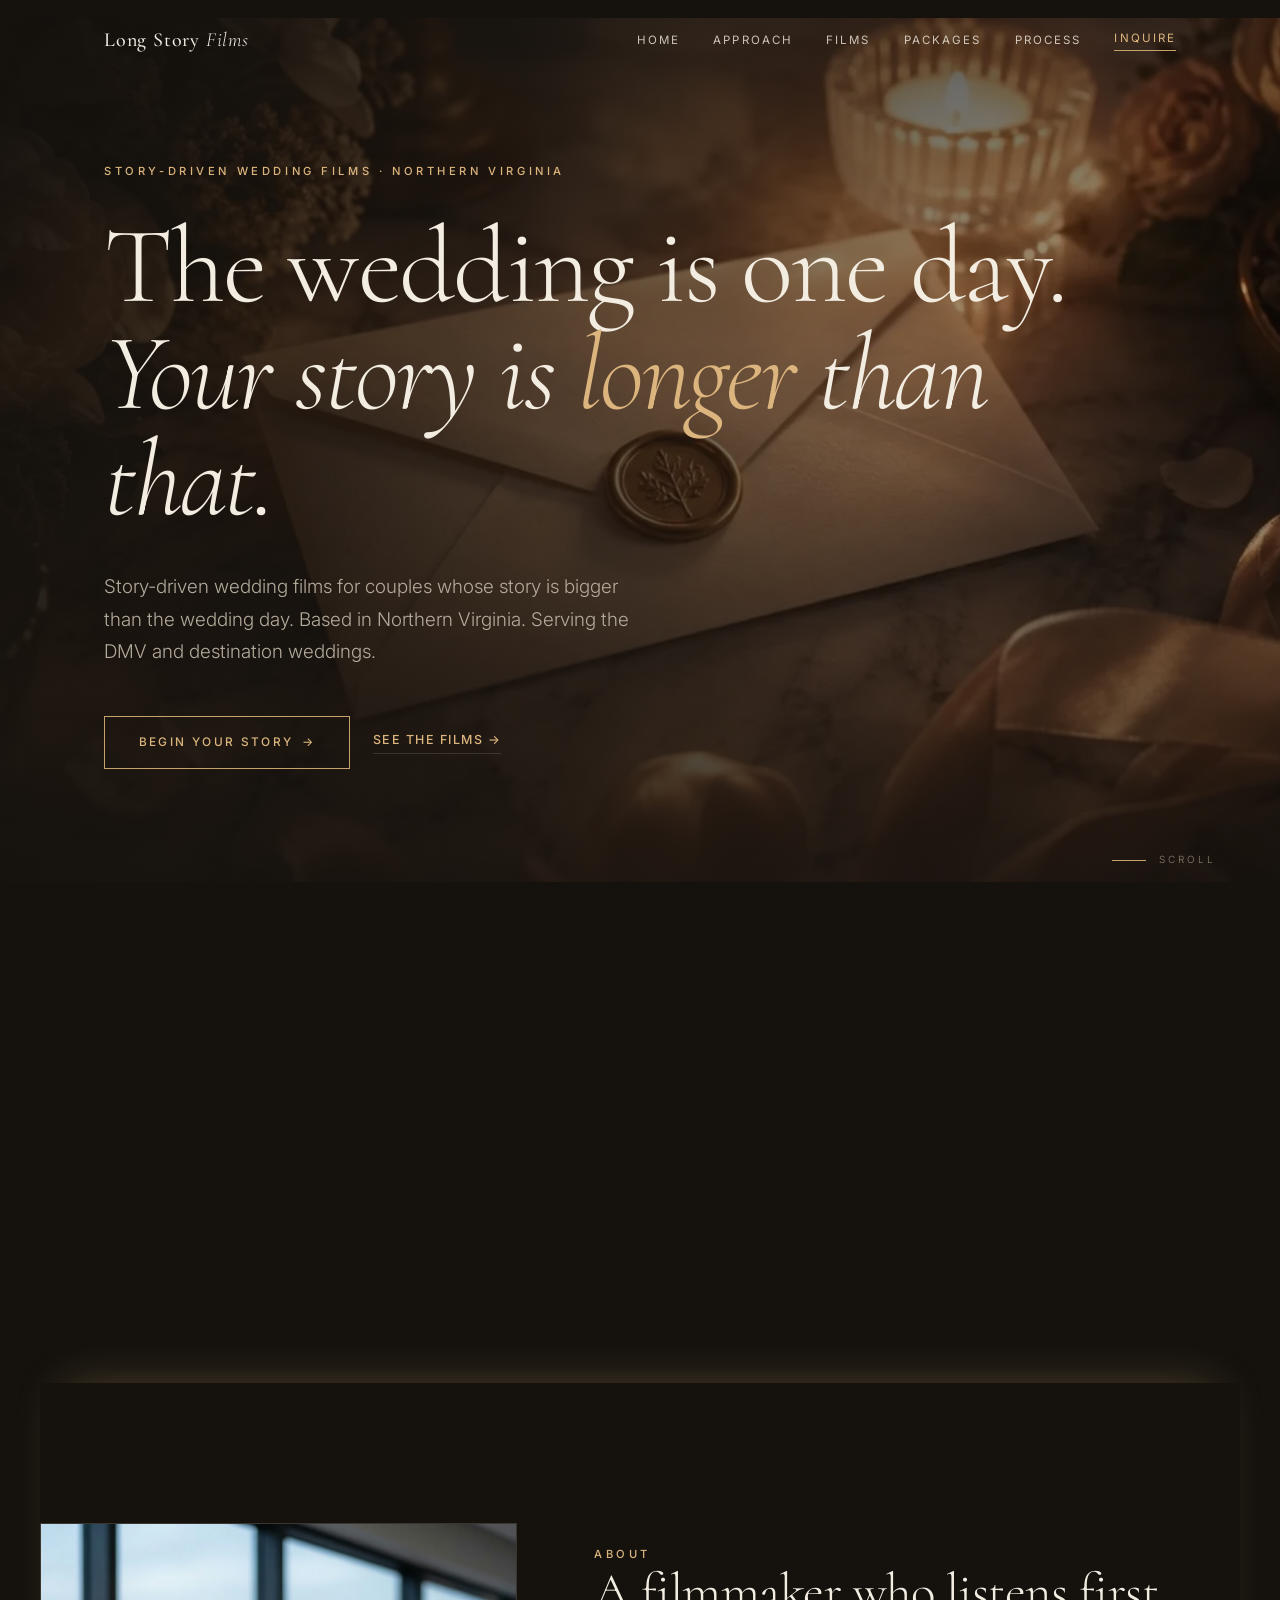
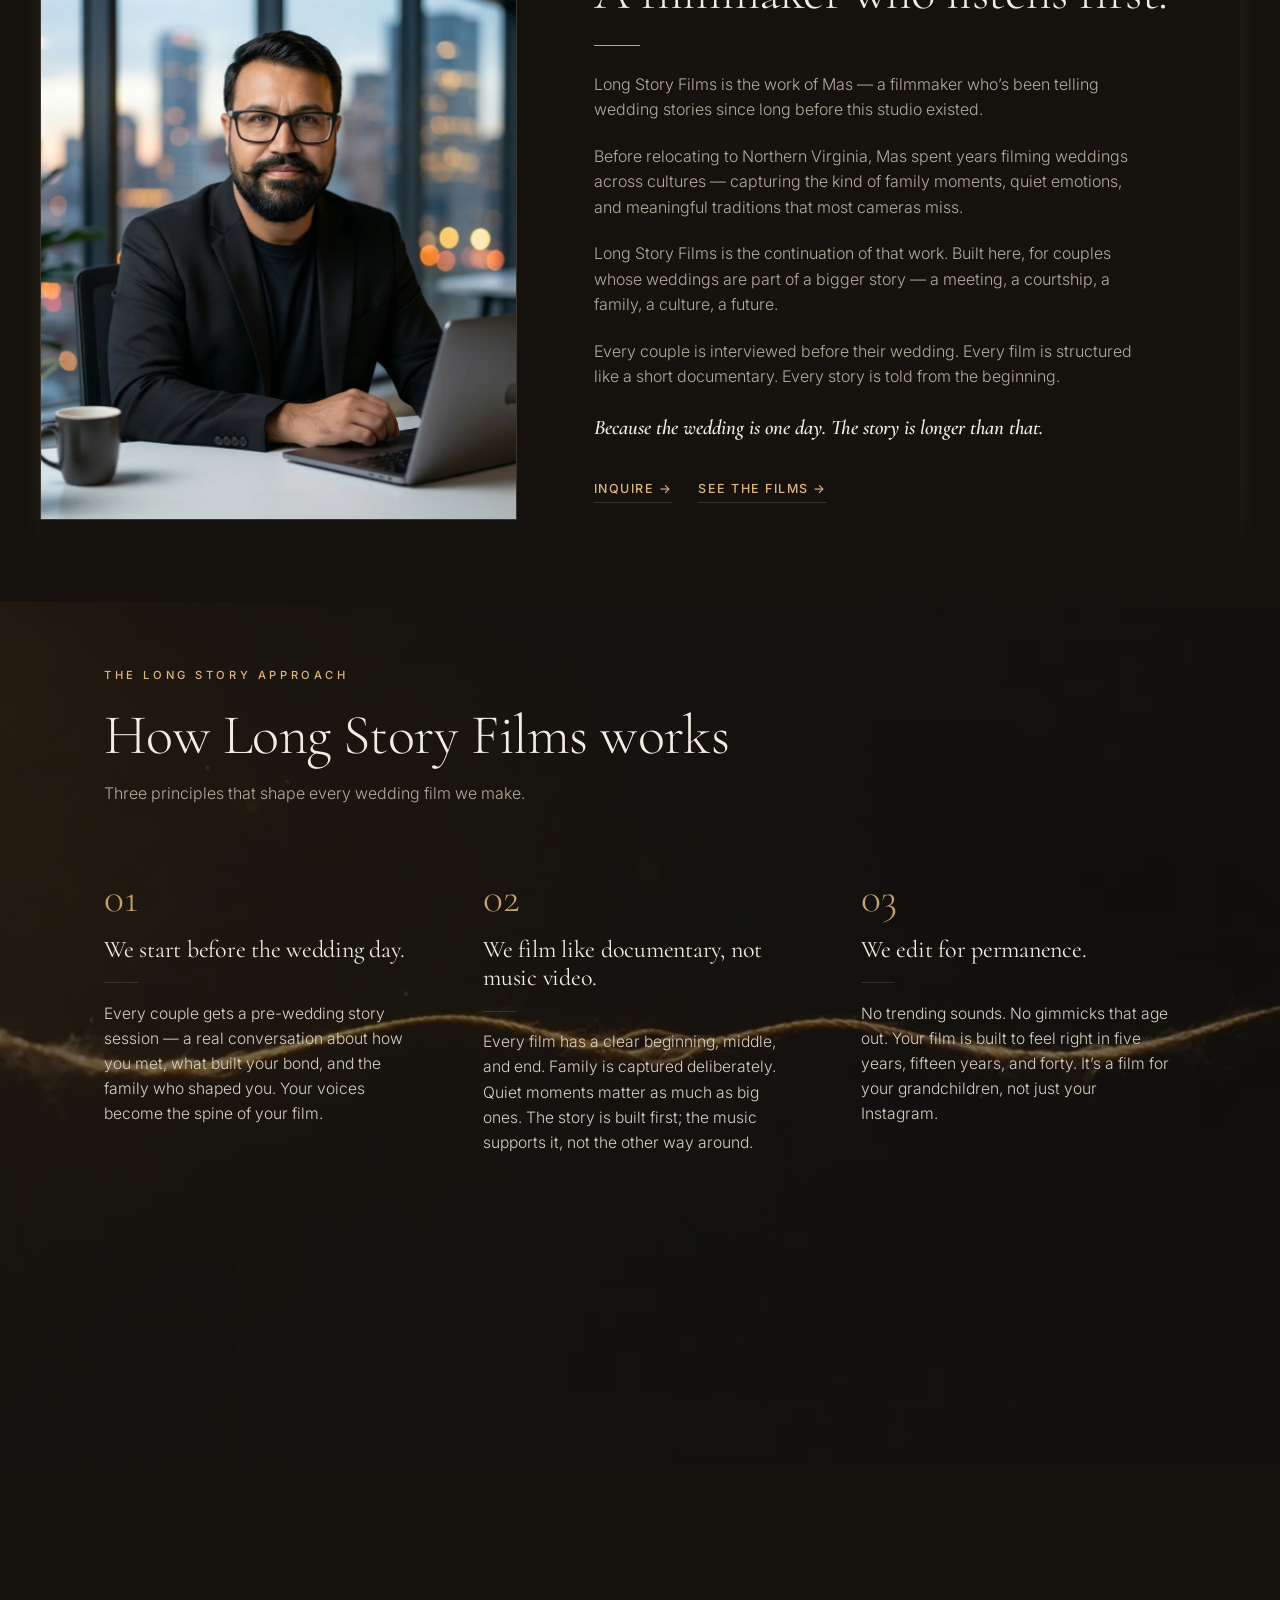
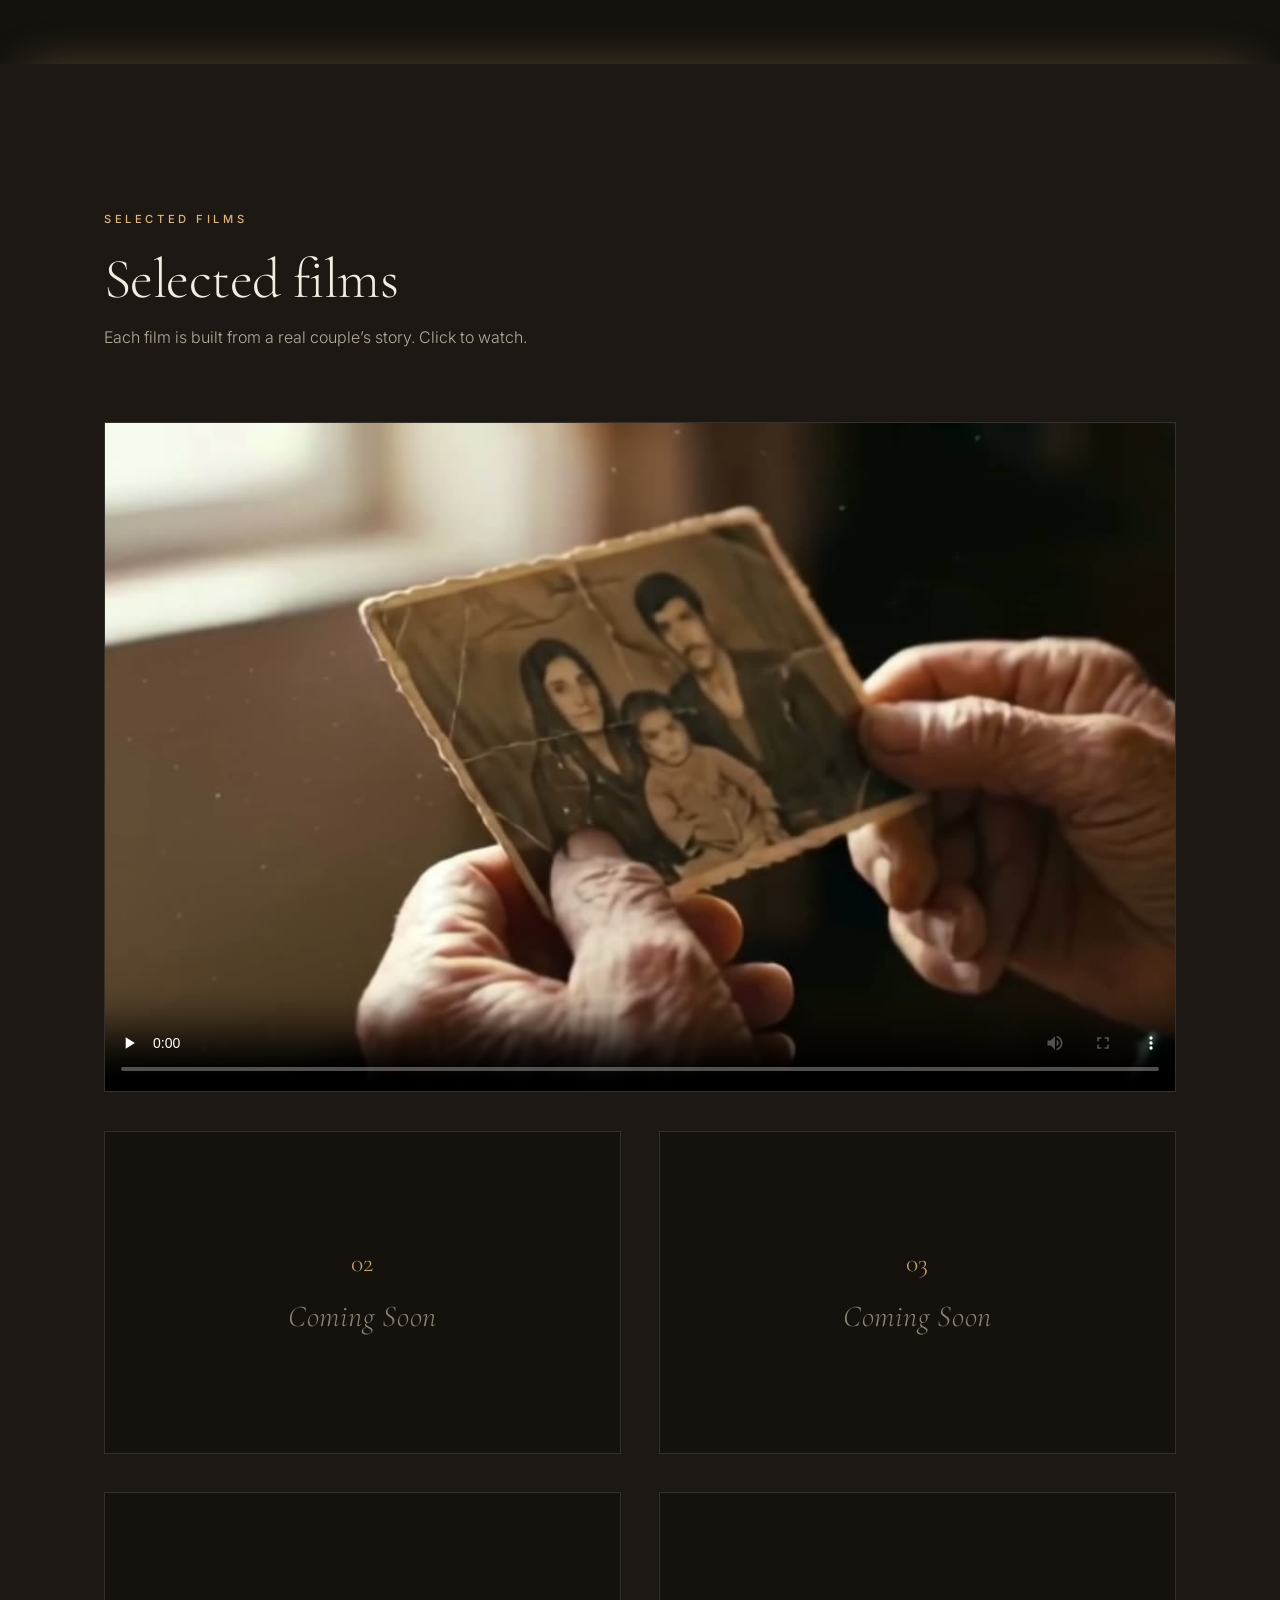
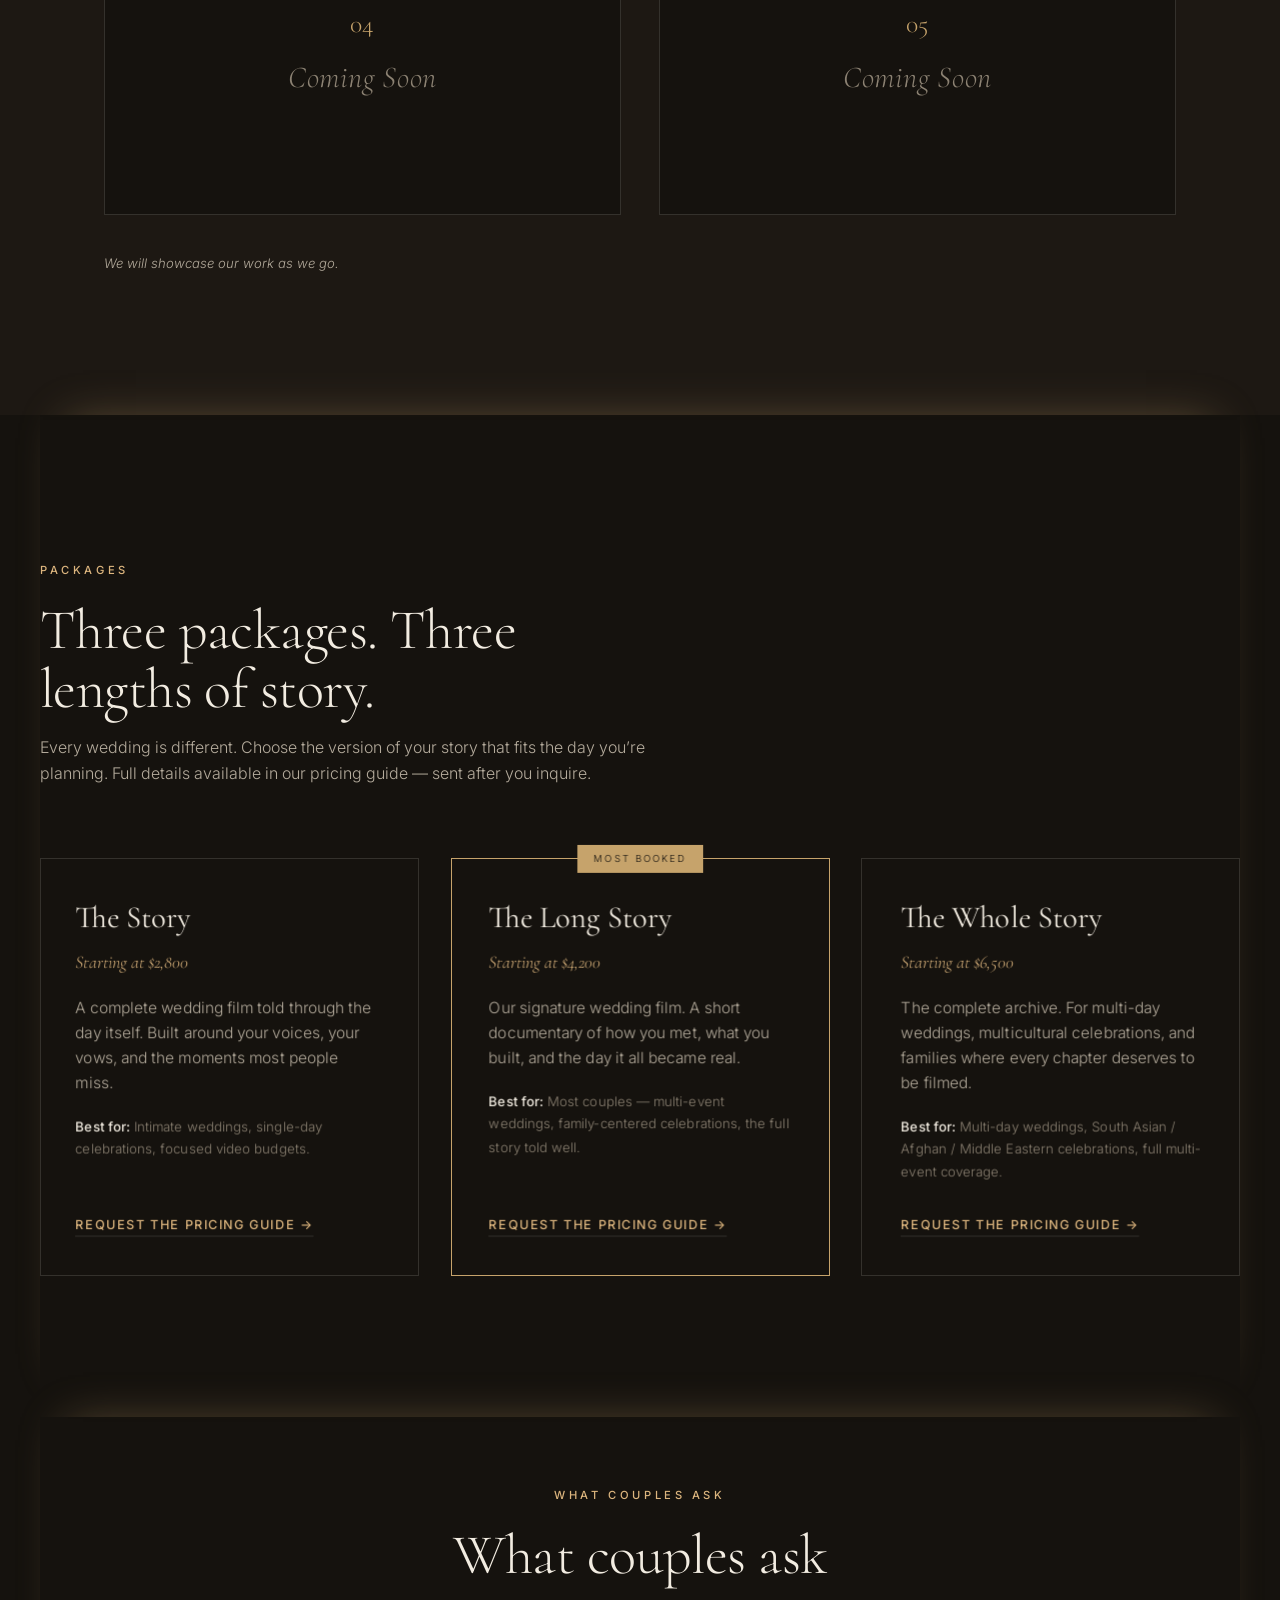
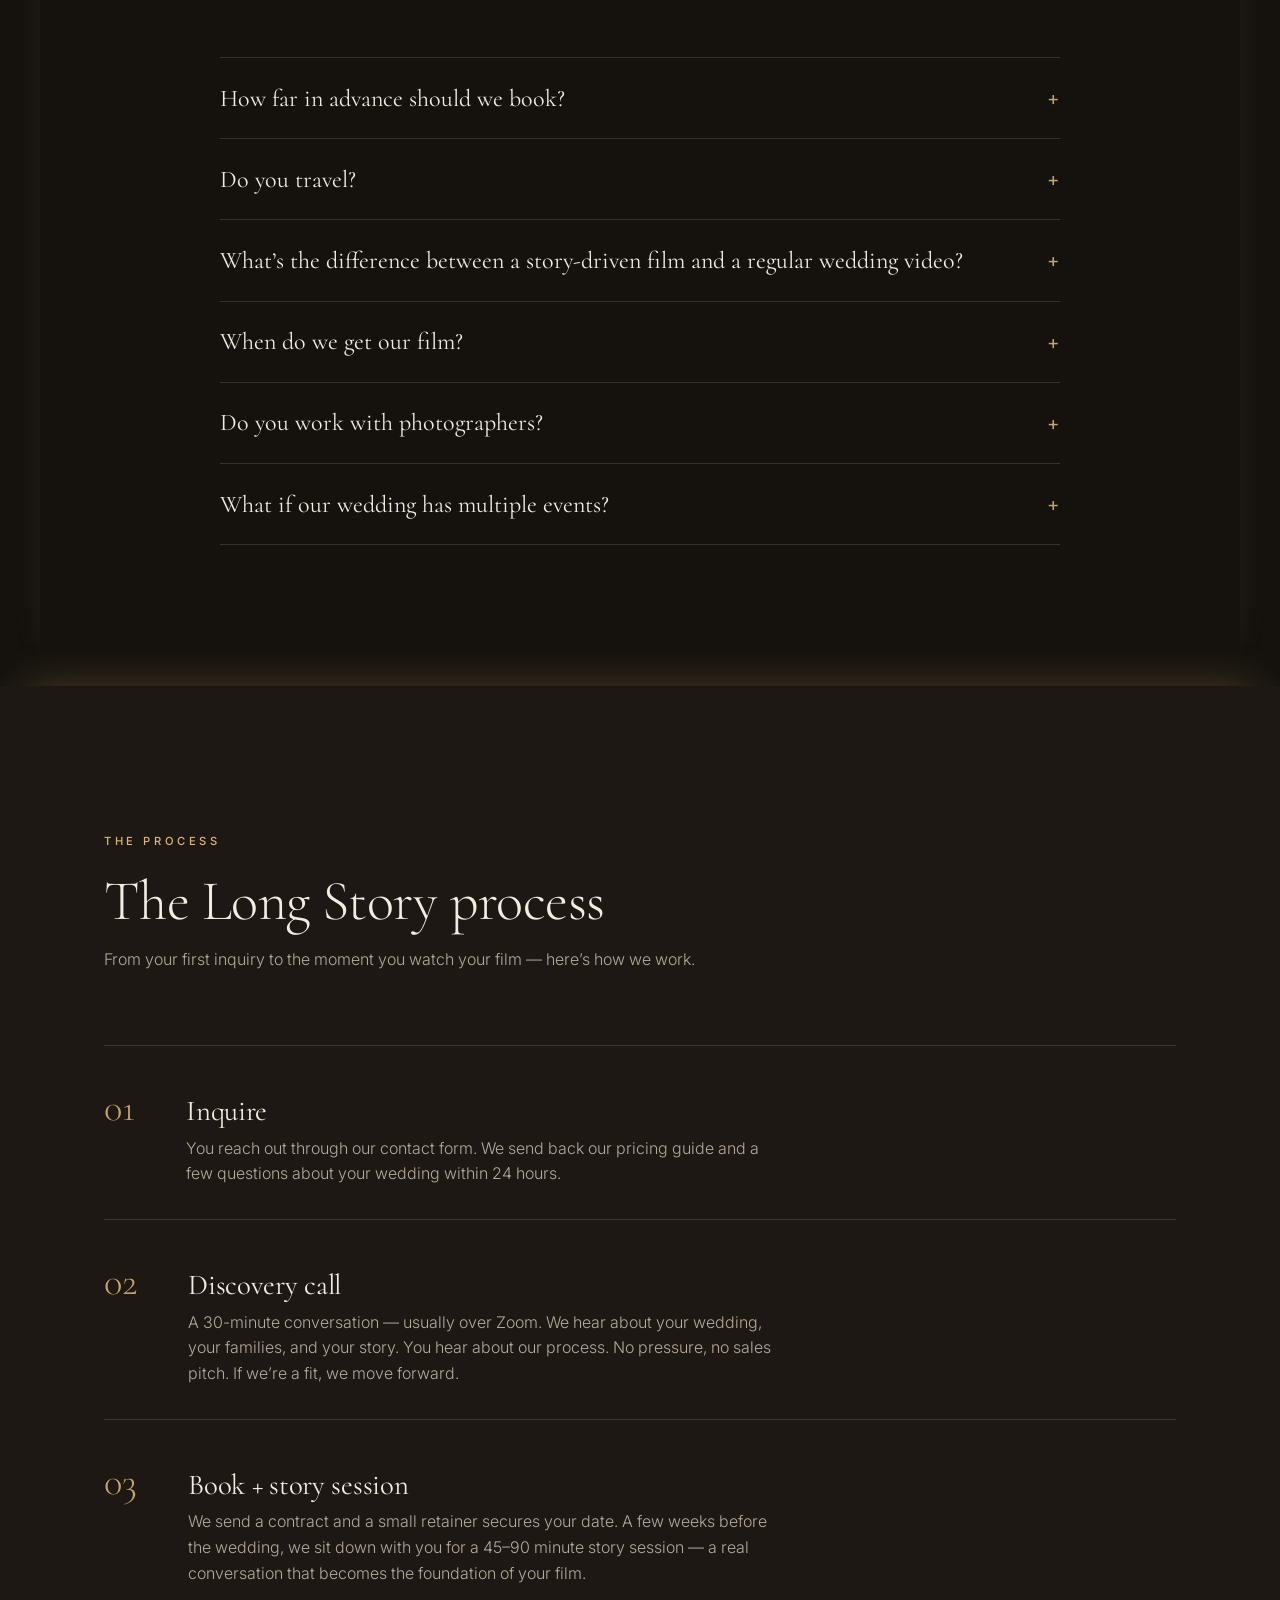
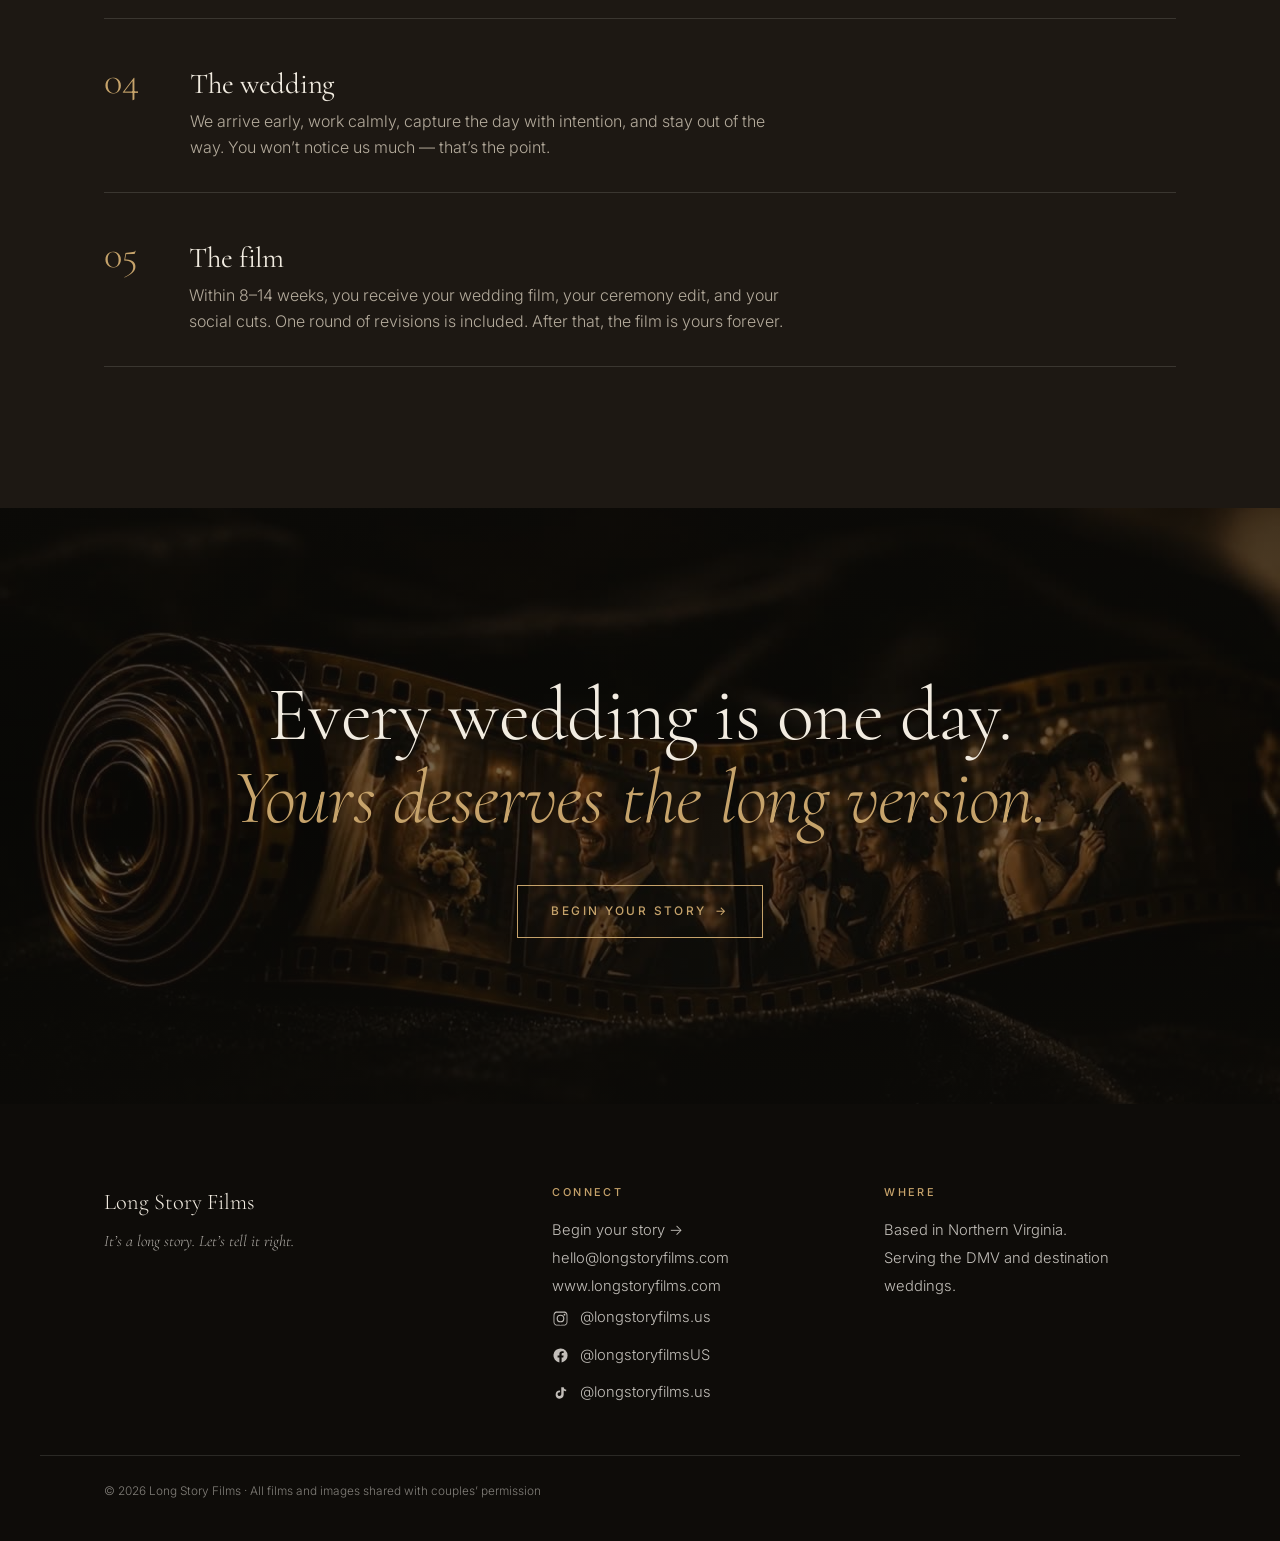
==== index.html @ b25f9605 "Initial commit - Long Story Films website Story-driven wedding videography one-pager (+ inquiry page" ====
<!DOCTYPE html>
<html lang="en">
<head>
<meta charset="UTF-8" />
<meta name="viewport" content="width=device-width, initial-scale=1.0" />
<title>Long Story Films — Story-Driven Wedding Films · Northern Virginia</title>
<meta name="description" content="Story-driven wedding films for couples whose story is bigger than the wedding day. Based in Northern Virginia, serving the DMV and destination weddings." />
<meta name="theme-color" content="#F5F1EA" />

<!-- Favicon — TODO: add /assets/favicon.png (and optionally .ico / apple-touch) -->
<link rel="icon" type="image/png" href="assets/favicon.png" />
<link rel="apple-touch-icon" href="assets/favicon.png" />

<!-- Open Graph — TODO: export /assets/og-image.jpg (1200×630) and set og:url to the live URL -->
<meta property="og:title" content="Long Story Films — Story-Driven Wedding Films" />
<meta property="og:description" content="The wedding is one day. Your story is longer than that." />
<meta property="og:type" content="website" />
<meta property="og:image" content="assets/og-image.jpg" />
<!-- <meta property="og:url" content="https://longstoryfilms.com/" /> -->

<!-- Twitter Card — TODO: same og-image -->
<meta name="twitter:card" content="summary_large_image" />
<meta name="twitter:title" content="Long Story Films — Story-Driven Wedding Films" />
<meta name="twitter:description" content="The wedding is one day. Your story is longer than that." />
<meta name="twitter:image" content="assets/og-image.jpg" />

<!-- Locked two-font system: Cormorant (serif display) + Inter (sans body) -->
<link rel="preconnect" href="https://fonts.googleapis.com" />
<link rel="preconnect" href="https://fonts.gstatic.com" crossorigin />
<link href="https://fonts.googleapis.com/css2?family=Cormorant:ital,wght@0,300;0,400;0,500;0,600;1,300;1,400;1,500&family=Inter:wght@300;400;500;600&display=swap" rel="stylesheet" />

<link rel="stylesheet" href="css/style.css" />
</head>
<body>

<!-- ===================== HEADER ===================== -->
<header class="site-header" id="header">
  <div class="container header-inner">
    <a href="#top" class="logo">Long Story <span class="light">Films</span></a>
    <button class="menu-toggle" id="menuToggle" aria-label="Menu" aria-expanded="false">Menu</button>
    <nav class="nav" id="nav" aria-label="Primary">
      <a href="#top">Home</a>
      <a href="#approach">Approach</a>
      <a href="#films">Films</a>
      <a href="#packages">Packages</a>
      <a href="#process">Process</a>
      <a href="inquire.html" class="nav-cta">Inquire</a>
    </nav>
  </div>
</header>

<main id="main">

<!-- ===== FILM STAGE: hero + tagline over the full-bleed, scroll-scrubbed invitation film ===== -->
<div class="film-stage vsec" id="filmStage">
  <!-- 242 frames in /frames are rendered to this pinned, full-viewport canvas
       by js/app.js and advance as you scroll through the hero AND tagline. -->
  <div class="vsec-bg">
    <div class="vsec-sticky">
      <canvas class="vsec-canvas" id="heroCanvas" aria-hidden="true"></canvas>
      <div class="vsec-overlay stage-overlay" aria-hidden="true"></div>
    </div>
  </div>

  <section class="hero vsec-content" id="top">
    <div class="container">
      <div class="hero-inner">
        <span class="eyebrow">Story-Driven Wedding Films · Northern Virginia</span>
        <h1>
          <span class="ln">The wedding is one day.</span>
          <span class="ln second">Your story is <em>longer</em> than that.</span>
        </h1>
        <p class="hero-sub">Story-driven wedding films for couples whose story is bigger than the wedding day. Based in Northern Virginia. Serving the DMV and destination weddings.</p>
        <div class="hero-cta">
          <a href="inquire.html" class="btn btn-gold">Begin Your Story <span class="arrow">→</span></a>
          <a href="#films" class="link-arrow">See the films →</a>
        </div>
      </div>
    </div>
    <div class="scroll-cue"><span class="stem"></span> Scroll</div>
  </section>

  <section class="tagline-band vsec-content scroll-inout">
    <div class="container">
      <div class="ribbon" aria-hidden="true">
        <svg class="ribbon-svg" viewBox="0 0 260 70" role="presentation">
          <defs>
            <linearGradient id="rgGold" x1="0" y1="0" x2="0" y2="1">
              <stop offset="0" stop-color="#E4C892" />
              <stop offset="0.5" stop-color="#C6A36B" />
              <stop offset="1" stop-color="#7d6536" />
            </linearGradient>
            <clipPath id="rgClip"><rect x="34" y="22" width="192" height="26" rx="2" /></clipPath>
          </defs>
          <path d="M44 24 L8 35 L44 46 L37 35 Z" fill="#7d6536" />
          <path d="M216 24 L252 35 L216 46 L223 35 Z" fill="#7d6536" />
          <rect x="34" y="22" width="192" height="26" rx="2" fill="url(#rgGold)" />
          <rect x="120" y="17" width="20" height="36" rx="2" fill="#9a7d49" />
          <g clip-path="url(#rgClip)">
            <rect class="sheen" x="34" y="22" width="42" height="26" fill="rgba(255,246,226,0.8)" />
          </g>
        </svg>
      </div>
      <p><span class="lead">It’s a long story.</span> Let’s tell it right.</p>
    </div>
  </section>
</div>

<!-- ===================== ABOUT ===================== -->
<section class="section container" id="about">
  <div class="about-grid">
    <div class="portrait-slot reveal">
      <img src="assets/mas.jpg" alt="Mas, founder and filmmaker" />
    </div>
    <div class="about-copy reveal">
      <span class="eyebrow">About</span>
      <h2>A filmmaker who listens first.</h2>
      <div class="rule"></div>
      <p>Long Story Films is the work of Mas — a filmmaker who’s been telling wedding stories since long before this studio existed.</p>
      <p>Before relocating to Northern Virginia, Mas spent years filming weddings across cultures — capturing the kind of family moments, quiet emotions, and meaningful traditions that most cameras miss.</p>
      <p>Long Story Films is the continuation of that work. Built here, for couples whose weddings are part of a bigger story — a meeting, a courtship, a family, a culture, a future.</p>
      <p>Every couple is interviewed before their wedding. Every film is structured like a short documentary. Every story is told from the beginning.</p>
      <p class="close" style="font-weight:600;">Because the wedding is one day. The story is longer than that.</p>
      <div class="about-cta">
        <a href="inquire.html" class="link-arrow">Inquire →</a>
        <a href="#films" class="link-arrow">See the films →</a>
      </div>
    </div>
  </div>
</section>

<!-- ===================== APPROACH (strip.mp4 scrubbed behind) ===================== -->
<section class="section approach vsec" id="approach">
  <div class="vsec-bg">
    <div class="vsec-sticky">
      <canvas class="vsec-canvas" id="stripCanvas" aria-hidden="true"></canvas>
      <div class="vsec-overlay approach-overlay" aria-hidden="true"></div>
    </div>
  </div>
  <div class="container vsec-content">
  <div class="section-head reveal">
    <span class="eyebrow">The Long Story Approach</span>
    <h2>How Long Story Films works</h2>
    <p>Three principles that shape every wedding film we make.</p>
  </div>
  <div class="principles stagger">
    <div class="principle">
      <div class="num">01</div>
      <h3>We start before the wedding day.</h3>
      <div class="pdivider"></div>
      <p>Every couple gets a pre-wedding story session — a real conversation about how you met, what built your bond, and the family who shaped you. Your voices become the spine of your film.</p>
    </div>
    <div class="principle">
      <div class="num">02</div>
      <h3>We film like documentary, not music video.</h3>
      <div class="pdivider"></div>
      <p>Every film has a clear beginning, middle, and end. Family is captured deliberately. Quiet moments matter as much as big ones. The story is built first; the music supports it, not the other way around.</p>
    </div>
    <div class="principle">
      <div class="num">03</div>
      <h3>We edit for permanence.</h3>
      <div class="pdivider"></div>
      <p>No trending sounds. No gimmicks that age out. Your film is built to feel right in five years, fifteen years, and forty. It’s a film for your grandchildren, not just your Instagram.</p>
    </div>
  </div>
  </div>
</section>

<!-- ===================== FILMS ===================== -->
<section class="section films" id="films">
  <div class="container">
    <div class="section-head reveal">
      <span class="eyebrow">Selected Films</span>
      <h2>Selected films</h2>
      <p>Each film is built from a real couple’s story. Click to watch.</p>
    </div>
    <div class="film-grid stagger">
      <div class="film wide has-video">
        <video class="film-video" controls preload="none" poster="assets/vision-poster.jpg">
          <source src="assets/vision-sample.mp4" type="video/mp4" />
        </video>
      </div>
      <div class="film"><div class="fnum">02</div><div class="soon">Coming Soon</div></div>
      <div class="film"><div class="fnum">03</div><div class="soon">Coming Soon</div></div>
      <div class="film"><div class="fnum">04</div><div class="soon">Coming Soon</div></div>
      <div class="film"><div class="fnum">05</div><div class="soon">Coming Soon</div></div>
    </div>
    <p class="footnote reveal">We will showcase our work as we go.</p>
  </div>
</section>

<!-- ===================== PACKAGES ===================== -->
<section class="section container" id="packages">
  <div class="section-head reveal">
    <span class="eyebrow">Packages</span>
    <h2>Three packages. Three lengths of story.</h2>
    <p>Every wedding is different. Choose the version of your story that fits the day you’re planning. Full details available in our pricing guide — sent after you inquire.</p>
  </div>
  <div class="packages-grid stagger">
    <div class="pkg">
      <div class="pkg-name">The Story</div>
      <div class="pkg-price">Starting at $2,800</div>
      <p class="pkg-desc">A complete wedding film told through the day itself. Built around your voices, your vows, and the moments most people miss.</p>
      <p class="pkg-best"><strong>Best for:</strong> Intimate weddings, single-day celebrations, focused video budgets.</p>
      <div class="pkg-foot"><a href="inquire.html" class="link-arrow">Request the pricing guide →</a></div>
    </div>
    <div class="pkg featured">
      <div class="pkg-name">The Long Story</div>
      <div class="pkg-price">Starting at $4,200</div>
      <p class="pkg-desc">Our signature wedding film. A short documentary of how you met, what you built, and the day it all became real.</p>
      <p class="pkg-best"><strong>Best for:</strong> Most couples — multi-event weddings, family-centered celebrations, the full story told well.</p>
      <div class="pkg-foot"><a href="inquire.html" class="link-arrow">Request the pricing guide →</a></div>
    </div>
    <div class="pkg">
      <div class="pkg-name">The Whole Story</div>
      <div class="pkg-price">Starting at $6,500</div>
      <p class="pkg-desc">The complete archive. For multi-day weddings, multicultural celebrations, and families where every chapter deserves to be filmed.</p>
      <p class="pkg-best"><strong>Best for:</strong> Multi-day weddings, South Asian / Afghan / Middle Eastern celebrations, full multi-event coverage.</p>
      <div class="pkg-foot"><a href="inquire.html" class="link-arrow">Request the pricing guide →</a></div>
    </div>
  </div>
</section>

<!-- ===================== FAQ ===================== -->
<section class="section container tight-top" id="faq">
  <div class="section-head reveal center" style="margin-left:auto;margin-right:auto;">
    <span class="eyebrow">What Couples Ask</span>
    <h2>What couples ask</h2>
  </div>
  <div class="faq-list reveal">
    <div class="faq">
      <button class="faq-q">How far in advance should we book?<span class="sign">+</span></button>
      <div class="faq-a"><p>Most couples reach out 8–14 months before their wedding date, especially for peak season (May–October). We take on a limited number of weddings each season to give every story the time it deserves — earlier is always better.</p></div>
    </div>
    <div class="faq">
      <button class="faq-q">Do you travel?<span class="sign">+</span></button>
      <div class="faq-a"><p>Yes. We’re based in Northern Virginia and serve the full DMV — Northern Virginia, DC, and Maryland — as well as destination weddings across the US and internationally. Travel beyond 60 miles from our base is billed at cost.</p></div>
    </div>
    <div class="faq">
      <button class="faq-q">What’s the difference between a story-driven film and a regular wedding video?<span class="sign">+</span></button>
      <div class="faq-a"><p>A regular wedding video documents what happened on the wedding day. A story-driven wedding film tells why the wedding day matters — how you met, what built your bond, the family and culture you come from, and how the wedding day becomes part of that larger story. We interview every couple before the wedding so your voices and your story carry the film.</p></div>
    </div>
    <div class="faq">
      <button class="faq-q">When do we get our film?<span class="sign">+</span></button>
      <div class="faq-a"><p>Standard delivery is 8 to 14 weeks after the wedding, depending on your package — 8–10 weeks for The Story, 10–12 weeks for The Long Story, and 12–14 weeks for The Whole Story. Rush delivery (4–6 weeks) is available as an add-on. We never publish a film without your approval first.</p></div>
    </div>
    <div class="faq">
      <button class="faq-q">Do you work with photographers?<span class="sign">+</span></button>
      <div class="faq-a"><p>Always. Photographers are the first visual vendor; we work with your photographer, never against them. If you haven’t booked a photographer yet, we’re happy to recommend ones we love working with in the DMV.</p></div>
    </div>
    <div class="faq">
      <button class="faq-q">What if our wedding has multiple events?<span class="sign">+</span></button>
      <div class="faq-a"><p>Multi-event weddings — engagement nights, mehndi/henna, nikkah, ceremony, and reception — are some of our favorite projects to film. The Whole Story package is specifically built for multi-day celebrations. We’re especially experienced with South Asian, Afghan, Persian, Arab, and multicultural weddings.</p></div>
    </div>
  </div>
</section>

<!-- ===================== PROCESS ===================== -->
<section class="section process" id="process">
  <div class="container">
    <div class="section-head reveal">
      <span class="eyebrow">The Process</span>
      <h2>The Long Story process</h2>
      <p>From your first inquiry to the moment you watch your film — here’s how we work.</p>
    </div>
    <div class="steps reveal">
      <div class="step"><div class="snum">01</div><div><h3>Inquire</h3><p>You reach out through our contact form. We send back our pricing guide and a few questions about your wedding within 24 hours.</p></div></div>
      <div class="step"><div class="snum">02</div><div><h3>Discovery call</h3><p>A 30-minute conversation — usually over Zoom. We hear about your wedding, your families, and your story. You hear about our process. No pressure, no sales pitch. If we’re a fit, we move forward.</p></div></div>
      <div class="step"><div class="snum">03</div><div><h3>Book + story session</h3><p>We send a contract and a small retainer secures your date. A few weeks before the wedding, we sit down with you for a 45–90 minute story session — a real conversation that becomes the foundation of your film.</p></div></div>
      <div class="step"><div class="snum">04</div><div><h3>The wedding</h3><p>We arrive early, work calmly, capture the day with intention, and stay out of the way. You won’t notice us much — that’s the point.</p></div></div>
      <div class="step"><div class="snum">05</div><div><h3>The film</h3><p>Within 8–14 weeks, you receive your wedding film, your ceremony edit, and your social cuts. One round of revisions is included. After that, the film is yours forever.</p></div></div>
    </div>
  </div>
</section>

<!-- ============ FINAL INVITATION (reel.mp4 looping behind) ============ -->
<section class="invitation vsec-loop">
  <div class="vsec-bg">
    <video class="vsec-video" id="reelVideo" autoplay muted loop playsinline preload="metadata"
           poster="assets/reel-poster.jpg" aria-hidden="true">
      <source src="assets/reel.mp4" type="video/mp4" />
    </video>
    <div class="vsec-overlay invitation-overlay" aria-hidden="true"></div>
  </div>
  <div class="container vsec-content">
    <h2>Every wedding is one day.<br /><span class="italic">Yours deserves the long version.</span></h2>
    <a href="inquire.html" class="btn">Begin Your Story <span class="arrow">→</span></a>
  </div>
</section>

</main>

<!-- ===================== FOOTER ===================== -->
<footer class="footer">
  <div class="container footer-grid">
    <div>
      <div class="f-brand">Long Story Films</div>
      <div class="f-tag">It’s a long story. Let’s tell it right.</div>
    </div>
    <div>
      <h4>Connect</h4>
      <p><a href="inquire.html">Begin your story →</a></p>
      <p><a href="mailto:hello@longstoryfilms.com">hello@longstoryfilms.com</a></p>
      <p><a href="https://www.longstoryfilms.com" target="_blank" rel="noopener">www.longstoryfilms.com</a></p>
      <div class="socials">
        <a href="https://instagram.com/longstoryfilms.us" target="_blank" rel="noopener" aria-label="Instagram">
          <svg class="social-ico" viewBox="0 0 24 24" aria-hidden="true"><path d="M12 2.16c3.2 0 3.58.01 4.85.07 1.17.05 1.8.25 2.23.41.56.22.96.48 1.38.9.42.42.68.82.9 1.38.16.43.36 1.06.41 2.23.06 1.27.07 1.65.07 4.85s-.01 3.58-.07 4.85c-.05 1.17-.25 1.8-.41 2.23a3.7 3.7 0 0 1-.9 1.38 3.7 3.7 0 0 1-1.38.9c-.43.16-1.06.36-2.23.41-1.27.06-1.65.07-4.85.07s-3.58-.01-4.85-.07c-1.17-.05-1.8-.25-2.23-.41a3.7 3.7 0 0 1-1.38-.9 3.7 3.7 0 0 1-.9-1.38c-.16-.43-.36-1.06-.41-2.23-.06-1.27-.07-1.65-.07-4.85s.01-3.58.07-4.85c.05-1.17.25-1.8.41-2.23.22-.56.48-.96.9-1.38.42-.42.82-.68 1.38-.9.43-.16 1.06-.36 2.23-.41C8.42 2.17 8.8 2.16 12 2.16zm0 1.62c-3.15 0-3.52.01-4.76.07-.9.04-1.39.2-1.71.32-.43.17-.74.37-1.06.69-.32.32-.52.63-.69 1.06-.12.32-.28.81-.32 1.71-.06 1.24-.07 1.61-.07 4.76s.01 3.52.07 4.76c.04.9.2 1.39.32 1.71.17.43.37.74.69 1.06.32.32.63.52 1.06.69.32.12.81.28 1.71.32 1.24.06 1.61.07 4.76.07s3.52-.01 4.76-.07c.9-.04 1.39-.2 1.71-.32.43-.17.74-.37 1.06-.69.32-.32.52-.63.69-1.06.12-.32.28-.81.32-1.71.06-1.24.07-1.61.07-4.76s-.01-3.52-.07-4.76c-.04-.9-.2-1.39-.32-1.71a2.85 2.85 0 0 0-.69-1.06 2.85 2.85 0 0 0-1.06-.69c-.32-.12-.81-.28-1.71-.32-1.24-.06-1.61-.07-4.76-.07zm0 2.76a5.46 5.46 0 1 1 0 10.92 5.46 5.46 0 0 1 0-10.92zm0 1.62a3.84 3.84 0 1 0 0 7.68 3.84 3.84 0 0 0 0-7.68zm5.65-2.91a1.28 1.28 0 1 1 0 2.56 1.28 1.28 0 0 1 0-2.56z"/></svg>
          @longstoryfilms.us
        </a>
        <a href="https://facebook.com/longstoryfilmsUS" target="_blank" rel="noopener" aria-label="Facebook">
          <svg class="social-ico" viewBox="0 0 24 24" aria-hidden="true"><path d="M22 12a10 10 0 1 0-11.56 9.88v-6.99H7.9V12h2.54V9.8c0-2.5 1.49-3.89 3.78-3.89 1.09 0 2.24.2 2.24.2v2.46h-1.26c-1.24 0-1.63.77-1.63 1.56V12h2.78l-.44 2.89h-2.34v6.99A10 10 0 0 0 22 12z"/></svg>
          @longstoryfilmsUS
        </a>
        <a href="https://www.tiktok.com/@longstoryfilms.us" target="_blank" rel="noopener" aria-label="TikTok">
          <svg class="social-ico" viewBox="0 0 24 24" aria-hidden="true"><path d="M16.5 3c.3 2.1 1.5 3.4 3.5 3.5v2.4c-1.2.1-2.3-.3-3.5-1v5.6c0 3.4-2.5 5.9-5.7 5.9A5.6 5.6 0 0 1 5.2 13c.1-2.9 2.4-5.3 5.3-5.3.3 0 .6 0 .9.1v2.6c-.3-.1-.6-.2-.9-.2-1.5 0-2.7 1.3-2.6 2.8 0 1.5 1.2 2.6 2.6 2.6 1.5 0 2.6-1.2 2.6-2.8V3h3.4z"/></svg>
          @longstoryfilms.us
        </a>
      </div>
    </div>
    <div>
      <h4>Where</h4>
      <p>Based in Northern Virginia.<br />Serving the DMV and destination weddings.</p>
    </div>
  </div>
  <div class="container footer-bottom">
    © 2026 Long Story Films · All films and images shared with couples’ permission
  </div>
</footer>

<script src="js/app.js" defer></script>
</body>
</html>
---- css/style.css ----
/* ============================================================
   Long Story Films — warm bone + charcoal editorial identity
   Locked palette · two-font system · restraint over ornament
   ============================================================ */
:root{
  --bone:#F5F1EA;          /* warm off-white page background */
  --bone-deep:#EDE7DB;     /* alternate section background */
  --charcoal:#1A1A1A;      /* primary text */
  --charcoal-soft:#262320; /* dark footer / inverted band */
  --ink-muted:#6E665A;     /* warm grey for body / secondary */
  --ink-faint:#9A9082;     /* labels, fine print */
  --accent:#A8895B;        /* warm gold — single accent. Swap to #6B2C2C for oxblood */
  --accent-deep:#8E713F;
  --line:rgba(26,26,26,0.14);
  --line-soft:rgba(26,26,26,0.08);
  --serif:'Cormorant', Georgia, 'Times New Roman', serif;
  --sans:'Inter', system-ui, -apple-system, sans-serif;
  --ease:cubic-bezier(0.22,1,0.36,1);
  --maxw:1200px;
  --gut:clamp(1.4rem,5vw,5rem);
}

*{margin:0;padding:0;box-sizing:border-box;}
html{scroll-behavior:smooth;scroll-padding-top:5rem;-webkit-text-size-adjust:100%;}
body{
  background:var(--bone);
  color:var(--charcoal);
  font-family:var(--sans);
  font-weight:300;
  line-height:1.6;
  -webkit-font-smoothing:antialiased;
  text-rendering:optimizeLegibility;
  overflow-x:clip;            /* clip (not hidden) so position:sticky still works */
}
::selection{background:var(--accent);color:var(--bone);}
a{color:inherit;text-decoration:none;}
img{max-width:100%;display:block;}

/* faint paper warmth so the bone never reads flat */
body::before{
  content:"";position:fixed;inset:0;z-index:-1;pointer-events:none;
  background:radial-gradient(120% 90% at 50% 0%, rgba(168,137,91,0.05), transparent 60%);
}

/* ---- shared type ---- */
.eyebrow{
  font-family:var(--sans);
  font-size:0.7rem;font-weight:500;
  letter-spacing:0.32em;text-transform:uppercase;
  color:var(--accent-deep);
}
.serif{font-family:var(--serif);}
h1,h2,h3{font-family:var(--serif);font-weight:400;line-height:1.05;letter-spacing:-0.01em;}
.italic{font-style:italic;}

.container{max-width:var(--maxw);margin:0 auto;padding-left:var(--gut);padding-right:var(--gut);}
.section{padding:clamp(5rem,11vw,9rem) 0;}
.rule{width:46px;height:1px;background:var(--accent);margin:1.6rem 0;}
.center{text-align:center;}

/* buttons — minimal, by design */
.btn{
  display:inline-flex;align-items:center;gap:0.55rem;
  font-family:var(--sans);font-size:0.74rem;font-weight:500;
  letter-spacing:0.2em;text-transform:uppercase;
  padding:1rem 2.1rem;border:1px solid var(--charcoal);
  color:var(--charcoal);background:transparent;cursor:pointer;
  transition:background .5s var(--ease),color .5s var(--ease),border-color .5s var(--ease);
}
.btn:hover{background:var(--charcoal);color:var(--bone);}
.btn-gold{border-color:var(--accent);color:var(--accent-deep);}
.btn-gold:hover{background:var(--accent);color:var(--bone);border-color:var(--accent);}
.btn .arrow{transition:transform .4s var(--ease);}
.btn:hover .arrow{transform:translateX(4px);}
.link-arrow{
  font-size:0.78rem;font-weight:500;letter-spacing:0.12em;text-transform:uppercase;
  color:var(--accent-deep);border-bottom:1px solid var(--line);padding-bottom:3px;
  transition:border-color .4s var(--ease);
}
.link-arrow:hover{border-color:var(--accent);}

/* ============================================================
   Header
   ============================================================ */
.site-header{
  position:fixed;top:0;left:0;right:0;z-index:100;
  padding:1.5rem 0;
  transition:background .5s var(--ease),padding .5s var(--ease),box-shadow .5s var(--ease);
}
.site-header.scrolled{
  background:rgba(245,241,234,0.92);
  backdrop-filter:saturate(120%) blur(10px);
  padding:0.95rem 0;
  box-shadow:0 1px 0 var(--line-soft);
}
.header-inner{display:flex;align-items:center;justify-content:space-between;}
.logo{
  font-family:var(--serif);font-size:1.25rem;font-weight:500;
  letter-spacing:0.04em;color:var(--charcoal);
}
.logo .light{font-weight:300;font-style:italic;}
.nav{display:flex;align-items:center;gap:clamp(1.4rem,2.6vw,2.8rem);}
.nav a{
  font-size:0.72rem;font-weight:400;letter-spacing:0.18em;text-transform:uppercase;
  color:var(--charcoal);opacity:0.8;transition:opacity .3s var(--ease);
}
.nav a:hover{opacity:1;}
.nav .nav-cta{color:var(--accent-deep);border-bottom:1px solid var(--accent);padding-bottom:2px;opacity:1;}
.menu-toggle{display:none;background:none;border:0;cursor:pointer;font-size:0.72rem;
  letter-spacing:0.18em;text-transform:uppercase;color:var(--charcoal);}

/* ============================================================
   Hero (typographic — no fabricated imagery)
   ============================================================ */
.hero{
  position:relative;min-height:100svh;display:flex;align-items:center;
  padding-top:6rem;padding-bottom:4rem;overflow:hidden;
}
.hero-inner{max-width:1000px;}
.hero .eyebrow{display:block;margin-bottom:2rem;}
.hero h1{
  font-size:clamp(2.9rem,8.5vw,7.4rem);
  font-weight:300;line-height:0.98;letter-spacing:-0.02em;
}
.hero h1 .second{display:block;font-style:italic;color:var(--charcoal);}
.hero h1 .second em{color:var(--accent-deep);font-style:italic;}
.hero-sub{
  margin-top:2.4rem;max-width:46ch;
  font-size:clamp(1rem,1.5vw,1.18rem);color:var(--ink-muted);line-height:1.7;
}
.hero-cta{margin-top:3rem;display:flex;flex-wrap:wrap;gap:1.4rem;align-items:center;}
.scroll-cue{
  position:absolute;bottom:2rem;right:var(--gut);left:auto;
  display:flex;align-items:center;gap:0.8rem;
  font-size:0.62rem;letter-spacing:0.3em;text-transform:uppercase;color:var(--ink-faint);
}
.scroll-cue .stem{width:34px;height:1px;background:var(--accent);transform-origin:left;
  animation:cue 2.4s var(--ease) infinite;}
@keyframes cue{0%{transform:scaleX(0);}45%{transform:scaleX(1);transform-origin:left;}
  55%{transform:scaleX(1);transform-origin:right;}100%{transform:scaleX(0);transform-origin:right;}}

/*  OPTIONAL HERO FILM LOOP — once Signature Film #1 exists, drop a muted
    15–30s loop here and uncomment. Keep under ~12MB. Until then the
    typographic hero carries it (brand rule: never stock footage).
    <video class="hero-video" autoplay muted loop playsinline poster="hero-still.jpg">
      <source src="hero-loop.mp4" type="video/mp4" />
    </video>
*/

/* ============================================================
   Tagline statement band
   ============================================================ */
.tagline-band{
  background:var(--bone-deep);
  padding:clamp(5rem,12vw,10rem) 0;text-align:center;
}
.tagline-band p{
  font-family:var(--serif);font-weight:300;font-style:italic;
  font-size:clamp(2.2rem,6vw,4.6rem);line-height:1.12;color:var(--charcoal);
}
.tagline-band .lead{font-style:normal;}

/* ============================================================
   About
   ============================================================ */
.about-grid{display:grid;grid-template-columns:0.85fr 1.15fr;gap:clamp(2.5rem,6vw,6rem);align-items:center;}
.portrait-slot{
  aspect-ratio:4/5;background:var(--bone-deep);
  border:1px solid var(--line);position:relative;overflow:hidden;
  display:flex;align-items:center;justify-content:center;
}
.portrait-slot::after{
  content:"Portrait of Mas — editorial, natural light. Replace this frame.";
  font-size:0.66rem;letter-spacing:0.14em;text-transform:uppercase;color:var(--ink-faint);
  max-width:18ch;text-align:center;line-height:1.8;padding:1rem;
}
/*  To use a real portrait: <img src="mas-portrait.jpg" alt="Mas, founder and filmmaker" />
    inside .portrait-slot, and the note hides automatically. */
.portrait-slot img{position:absolute;inset:0;width:100%;height:100%;object-fit:cover;}
.portrait-slot img + .note{display:none;}
.about-copy h2{font-size:clamp(2rem,4vw,3.4rem);font-weight:300;}
.about-copy p{margin-top:1.3rem;color:var(--ink-muted);max-width:54ch;}
.about-copy p.close{font-family:var(--serif);font-style:italic;font-size:1.3rem;color:var(--charcoal);}
.about-cta{margin-top:2.2rem;display:flex;gap:1.6rem;flex-wrap:wrap;}

/* ============================================================
   The Long Story Approach — three principles
   ============================================================ */
.section-head{max-width:640px;margin-bottom:clamp(3rem,6vw,4.5rem);}
.section-head h2{font-size:clamp(2rem,4.4vw,3.6rem);font-weight:300;margin-top:1.2rem;}
.section-head p{margin-top:1rem;color:var(--ink-muted);}
.principles{display:grid;grid-template-columns:repeat(3,1fr);gap:clamp(2rem,5vw,4rem);}
.principle .num{font-family:var(--serif);font-size:2.6rem;font-weight:300;color:var(--accent);line-height:1;}
.principle h3{font-size:1.5rem;font-weight:400;margin-top:1rem;line-height:1.2;}
.principle p{margin-top:1rem;color:var(--ink-muted);font-size:0.98rem;}
.principle .pdivider{width:34px;height:1px;background:var(--line);margin:1.1rem 0;}

/* ============================================================
   Selected films — fillable, honest empty states
   ============================================================ */
.films{background:var(--bone-deep);}
.film-grid{display:grid;grid-template-columns:repeat(2,1fr);gap:clamp(1.5rem,3vw,2.4rem);}
.film-grid .wide{grid-column:1 / -1;}
.film{
  position:relative;aspect-ratio:16/10;background:var(--bone);
  border:1px solid var(--line);display:flex;flex-direction:column;
  align-items:center;justify-content:center;gap:0.6rem;text-align:center;padding:1.5rem;
  transition:border-color .4s var(--ease);
}
.film:hover{border-color:var(--accent);}
.film .fnum{font-family:var(--serif);font-size:1.6rem;color:var(--accent);}
.film .fnote{font-size:0.66rem;letter-spacing:0.14em;text-transform:uppercase;color:var(--ink-faint);max-width:24ch;line-height:1.8;}
.films .footnote{margin-top:2.4rem;font-size:0.82rem;color:var(--ink-muted);font-style:italic;}
/*  Replace each .film with a Vimeo embed once a film is ready, e.g.:
    <div class="film"><iframe src="https://player.vimeo.com/video/XXXX" ...></iframe></div>
    Brand rule: never present someone else's film as your own, and remove
    empty slots before the site goes live — don't launch with placeholders. */

/* ============================================================
   Packages
   ============================================================ */
.packages-grid{display:grid;grid-template-columns:repeat(3,1fr);gap:clamp(1.4rem,2.5vw,2rem);align-items:stretch;}
.pkg{
  background:var(--bone);border:1px solid var(--line);
  padding:clamp(1.8rem,3vw,2.6rem);display:flex;flex-direction:column;
  transition:transform .5s var(--ease),box-shadow .5s var(--ease);
}
.pkg:hover{transform:translateY(-4px);box-shadow:0 24px 50px -30px rgba(26,26,26,0.35);}
.pkg.featured{border-color:var(--accent);position:relative;}
.pkg.featured::before{
  content:"Most booked";position:absolute;top:0;left:50%;transform:translate(-50%,-50%);
  background:var(--accent);color:var(--bone);font-size:0.6rem;letter-spacing:0.22em;
  text-transform:uppercase;padding:0.4rem 1rem;
}
.pkg .pkg-name{font-family:var(--serif);font-size:1.9rem;font-weight:400;}
.pkg .pkg-price{font-family:var(--serif);font-size:1.1rem;color:var(--accent-deep);margin-top:0.3rem;font-style:italic;}
.pkg .pkg-desc{margin-top:1.2rem;color:var(--ink-muted);font-size:0.96rem;}
.pkg .pkg-best{margin-top:1.2rem;font-size:0.82rem;color:var(--ink-faint);line-height:1.7;}
.pkg .pkg-best strong{color:var(--charcoal);font-weight:500;}
.pkg .pkg-foot{margin-top:auto;padding-top:1.8rem;}

/* ============================================================
   FAQ accordion
   ============================================================ */
.faq-list{max-width:840px;margin:0 auto;border-top:1px solid var(--line);}
.faq{border-bottom:1px solid var(--line);}
.faq-q{
  width:100%;background:none;border:0;cursor:pointer;text-align:left;
  display:flex;align-items:center;justify-content:space-between;gap:2rem;
  padding:1.6rem 0;font-family:var(--serif);font-size:clamp(1.15rem,2vw,1.5rem);
  font-weight:400;color:var(--charcoal);
}
.faq-q .sign{font-family:var(--sans);font-size:1.2rem;color:var(--accent);transition:transform .4s var(--ease);flex-shrink:0;}
.faq.open .faq-q .sign{transform:rotate(45deg);}
.faq-a{max-height:0;overflow:hidden;transition:max-height .5s var(--ease);}
.faq-a p{padding:0 0 1.7rem;color:var(--ink-muted);max-width:70ch;}

/* ============================================================
   Process
   ============================================================ */
.process{background:var(--bone-deep);}
.steps{display:grid;gap:0;}
.step{
  display:grid;grid-template-columns:auto 1fr;gap:clamp(1.5rem,4vw,3.5rem);
  padding:2rem 0;border-top:1px solid var(--line);align-items:baseline;
}
.step:last-child{border-bottom:1px solid var(--line);}
.step .snum{font-family:var(--serif);font-size:clamp(1.6rem,3vw,2.4rem);color:var(--accent);font-weight:300;}
.step h3{font-size:clamp(1.3rem,2.4vw,1.8rem);font-weight:400;}
.step p{margin-top:0.6rem;color:var(--ink-muted);max-width:60ch;}

/* ============================================================
   Final invitation
   ============================================================ */
.invitation{background:var(--charcoal-soft);color:var(--bone);text-align:center;
  padding:clamp(6rem,13vw,11rem) 0;}
.invitation h2{font-size:clamp(2.4rem,6vw,5rem);font-weight:300;line-height:1.08;}
.invitation h2 .italic{font-style:italic;color:var(--accent);}
.invitation .btn{border-color:var(--accent);color:var(--accent);margin-top:2.8rem;}
.invitation .btn:hover{background:var(--accent);color:var(--charcoal-soft);}

/* ============================================================
   Inquire
   ============================================================ */
.inquire{background:var(--bone);}
.inquire-head{max-width:640px;margin-bottom:clamp(2.5rem,5vw,3.5rem);}
.inquire-head h2{font-size:clamp(2rem,4.4vw,3.4rem);font-weight:300;margin-top:1rem;}
.inquire-head p{margin-top:1rem;color:var(--ink-muted);}
.form{max-width:760px;}
.form-row{display:grid;grid-template-columns:1fr 1fr;gap:1.6rem;}
.field{margin-bottom:1.6rem;display:flex;flex-direction:column;}
.field.full{grid-column:1/-1;}
.field label{font-size:0.72rem;letter-spacing:0.12em;text-transform:uppercase;color:var(--ink-faint);margin-bottom:0.6rem;}
.field input,.field select,.field textarea{
  font-family:var(--sans);font-size:1rem;font-weight:300;color:var(--charcoal);
  background:transparent;border:0;border-bottom:1px solid var(--line);
  padding:0.7rem 0;transition:border-color .3s var(--ease);
}
.field input:focus,.field select:focus,.field textarea:focus{outline:none;border-color:var(--accent);}
.field textarea{resize:vertical;min-height:120px;}
.checks{display:flex;flex-wrap:wrap;gap:0.8rem 1.6rem;margin-top:0.4rem;}
.checks label{display:flex;align-items:center;gap:0.5rem;text-transform:none;letter-spacing:0;
  font-size:0.95rem;color:var(--charcoal);cursor:pointer;}
.checks input{width:auto;}
.form .btn{margin-top:0.6rem;}
.form-note{margin-top:1.4rem;font-size:0.8rem;color:var(--ink-faint);max-width:60ch;line-height:1.7;}
.form-success{display:none;font-family:var(--serif);font-size:1.4rem;font-style:italic;color:var(--charcoal);padding:1rem 0;}
.form-success.show{display:block;}

/* ============================================================
   Footer
   ============================================================ */
.footer{background:var(--charcoal-soft);color:var(--bone);padding:clamp(3.5rem,7vw,5rem) 0 2.5rem;}
.footer-grid{display:grid;grid-template-columns:1.4fr 1fr 1fr;gap:2.5rem;}
.footer .f-brand{font-family:var(--serif);font-size:1.4rem;}
.footer .f-tag{font-style:italic;color:rgba(245,241,234,0.7);margin-top:0.6rem;font-family:var(--serif);}
.footer h4{font-size:0.68rem;letter-spacing:0.22em;text-transform:uppercase;color:var(--accent);margin-bottom:1rem;font-family:var(--sans);font-weight:500;}
.footer a,.footer p{color:rgba(245,241,234,0.78);font-size:0.92rem;line-height:1.9;}
.footer a:hover{color:var(--bone);}
.footer-bottom{margin-top:3rem;padding-top:1.6rem;border-top:1px solid rgba(245,241,234,0.12);
  font-size:0.74rem;color:rgba(245,241,234,0.5);}

/* ============================================================
   Scroll-reveal
   ============================================================ */
.reveal{opacity:0;transform:perspective(1200px) rotateX(7deg) translateY(38px);transform-origin:50% 100%;transition:opacity 1s var(--ease),transform 1.1s var(--ease);}
.reveal.in{opacity:1;transform:perspective(1200px) rotateX(0) translateY(0);}
.stagger > *{opacity:0;transform:perspective(1200px) rotateX(7deg) translateY(34px);transform-origin:50% 100%;transition:opacity .9s var(--ease),transform 1s var(--ease);}
.stagger.in > *{opacity:1;transform:perspective(1200px) rotateX(0) translateY(0);}
.stagger.in > *:nth-child(2){transition-delay:.1s;}
.stagger.in > *:nth-child(3){transition-delay:.2s;}
.stagger.in > *:nth-child(4){transition-delay:.3s;}
.stagger.in > *:nth-child(5){transition-delay:.4s;}

/* hero entrance */
.hero .eyebrow,.hero h1 .ln,.hero-sub,.hero-cta{opacity:0;transform:translateY(26px);}
.hero.loaded .eyebrow{animation:rise .9s var(--ease) .15s forwards;}
.hero.loaded h1 .ln{animation:rise 1s var(--ease) forwards;}
.hero.loaded h1 .ln:nth-child(1){animation-delay:.3s;}
.hero.loaded h1 .ln:nth-child(2){animation-delay:.45s;}
.hero.loaded .hero-sub{animation:rise .9s var(--ease) .7s forwards;}
.hero.loaded .hero-cta{animation:rise .9s var(--ease) .85s forwards;}
@keyframes rise{to{opacity:1;transform:none;}}
.hero h1 .ln{display:block;}

/* ============================================================
   Responsive
   ============================================================ */
@media (max-width:900px){
  .about-grid{grid-template-columns:1fr;}
  .portrait-slot{max-width:420px;}
  .principles{grid-template-columns:1fr;gap:2.8rem;}
  .packages-grid{grid-template-columns:1fr;gap:2.2rem;}
  .pkg.featured{order:-1;}
  .film-grid{grid-template-columns:1fr;}
  .footer-grid{grid-template-columns:1fr;gap:2rem;}
  .form-row{grid-template-columns:1fr;}
  .nav{position:fixed;inset:0 0 0 auto;width:min(78vw,340px);background:var(--bone);
    flex-direction:column;justify-content:center;gap:1.8rem;padding:2rem;
    transform:translateX(100%);transition:transform .5s var(--ease);
    box-shadow:-20px 0 60px -30px rgba(0,0,0,0.4);z-index:120;}
  .nav.open{transform:none;}
  .nav a{font-size:0.9rem;}
  .menu-toggle{display:block;z-index:130;}
}

@media (prefers-reduced-motion:reduce){
  *{animation:none!important;transition:none!important;}
  .reveal,.stagger>*,.hero .eyebrow,.hero h1 .ln,.hero-sub,.hero-cta{opacity:1!important;transform:none!important;}
  html{scroll-behavior:auto;}
}


/* ============================================================
   ============================================================
   3D / DYNAMIC LAYER  (additive — base design above is untouched)
   Delete everything below to restore the static editorial design.
   ============================================================
   ============================================================ */

/* ---- Hero living background (Invitation video.mp4) ----
   The warm cream/gold footage sits behind the hero text. A bone
   overlay keeps the page reading warm-bone and the charcoal text
   fully legible — the video adds motion, not a colour change. */
.hero{ isolation:isolate; }
.hero-video{
  position:absolute;inset:0;width:100%;height:100%;
  object-fit:cover;z-index:-2;pointer-events:none;
  /* slight zoom so parallax never reveals an edge */
  transform:scale(1.08);
  will-change:transform;
}
.hero-media-overlay{
  position:absolute;inset:0;z-index:-1;pointer-events:none;
  background:
    linear-gradient(90deg,
      var(--bone) 0%,
      rgba(245,241,234,0.90) 32%,
      rgba(245,241,234,0.66) 62%,
      rgba(245,241,234,0.46) 100%),
    linear-gradient(to bottom,
      rgba(245,241,234,0.55) 0%,
      rgba(245,241,234,0.30) 40%,
      rgba(245,241,234,0.55) 100%);
}
/* keep the warm paper grain readable above the film */
.hero .hero-inner{ position:relative; z-index:1; }
.hero .scroll-cue{ z-index:1; }

/* ---- Subtle parallax helpers (transform only) ---- */
.parallax{ will-change:transform; }

/* ---- 3D tilt for editorial cards ----
   Adds depth on pointer move; colours, borders, type unchanged. */
.tilt-scene{ perspective:1100px; }
.tilt{
  transform:perspective(1100px) rotateX(0) rotateY(0) translateZ(0);
  transform-style:preserve-3d;
  transition:transform .5s var(--ease), box-shadow .5s var(--ease);
  will-change:transform;
}
.tilt.is-tilting{
  transition:transform .08s linear, box-shadow .5s var(--ease);
}
/* slight inner depth: children float forward a touch (small, so nothing spills) */
.tilt > *{ transform:translateZ(8px); transform-style:preserve-3d; }
.pkg.tilt > *{ transform:translateZ(6px); }

/* ---- Accessibility: visible focus (negligible visual change) ---- */
a:focus-visible,
button:focus-visible,
input:focus-visible,
select:focus-visible,
textarea:focus-visible{
  outline:2px solid var(--accent);
  outline-offset:3px;
}

/* ---- Touch / coarse pointers: no tilt (avoids sticky transforms) ---- */
@media (hover:none){
  .tilt, .tilt.is-tilting{ transform:none; }
  .tilt > *{ transform:none; }
}

/* ---- Reduced motion: flatten every dynamic addition ---- */
@media (prefers-reduced-motion:reduce){
  .hero-video, .hero-canvas{ transform:none; }
  .parallax{ transform:none!important; }
  .tilt, .tilt.is-tilting{ transform:none!important; }
  .tilt > *{ transform:none!important; }
  .scroll-inout{ opacity:1!important; transform:none!important; }
  .reveal, .reveal.in, .stagger > *, .stagger.in > *{ transform:none!important; }
}


/* ============================================================
   ============================================================
   FEATURE STYLES  (hero scrub canvas, ribbon, film video,
   socials, nav hover) + DARK THEME. Additive.
   ============================================================
   ============================================================ */

/* ---- Hero scrub canvas (Invitation video synced to scroll) ---- */
.hero-canvas{
  position:absolute; inset:0; width:100%; height:100%;
  display:block; z-index:-2; pointer-events:none;
  -webkit-mask-image:radial-gradient(135% 125% at 50% 46%, #000 56%, transparent 97%);
          mask-image:radial-gradient(135% 125% at 50% 46%, #000 56%, transparent 97%);
}

/* ---- Tagline band: bolder + animated gold ribbon ---- */
.tagline-band{ position:relative; overflow:hidden; }
.tagline-band .container{ position:relative; z-index:1; }
.tagline-band p{ font-weight:500; }
.tagline-band .lead{ font-weight:600; font-style:normal; }
.ribbon{ display:flex; justify-content:center; margin-bottom:1.6rem; }
.ribbon-svg{
  width:clamp(150px,22vw,250px); height:auto; overflow:visible;
  filter:drop-shadow(0 8px 20px rgba(168,137,91,0.28));
  animation:ribbonSway 5.5s ease-in-out infinite; transform-origin:50% 30%;
}
.ribbon-svg .sheen{ animation:ribbonSheen 3.4s ease-in-out infinite; }
@keyframes ribbonSway{ 0%,100%{ transform:rotate(-1.6deg) translateY(0); } 50%{ transform:rotate(1.6deg) translateY(-4px); } }
@keyframes ribbonSheen{ 0%{ transform:translateX(-130%); opacity:0; } 45%{ opacity:.85; } 100%{ transform:translateX(150%); opacity:0; } }

/* ---- Films: embedded sample video + Coming Soon slots ---- */
.film.has-video{ padding:0; overflow:hidden; }
.film-video{ position:absolute; inset:0; width:100%; height:100%; object-fit:cover; background:#000; display:block; }
.film .soon{
  font-family:var(--serif); font-style:italic;
  font-size:clamp(1.3rem,2.4vw,1.9rem); color:var(--ink-faint); letter-spacing:0.02em;
}

/* ---- Tighten the gap before a section ---- */
.section.tight-top{ padding-top:clamp(2.5rem,5vw,4.5rem); }

/* ---- Nav: bold-on-hover feedback (faux-bold, no layout shift) ---- */
.nav a:hover, .nav a:focus-visible{
  opacity:1;
  text-shadow:0 0 .65px currentColor, 0 0 .65px currentColor;
}

/* ---- Footer socials ---- */
.socials{ display:flex; flex-direction:column; gap:0.6rem; margin-top:0.2rem; }
.socials a{ display:inline-flex; align-items:center; gap:0.65rem; color:rgba(245,241,234,0.78); }
.socials a:hover{ color:#F5F1EA; }
.social-ico{ width:17px; height:17px; fill:currentColor; flex:0 0 auto; }


/* ============================================================
   DARK THEME (warm charcoal) — active.
   Delete this block to restore the warm-bone light design.
   ============================================================ */
:root{
  --bone:#15120E;          /* page background — warm near-black */
  --bone-deep:#1D1813;     /* alternate section background */
  --charcoal:#F2ECE1;      /* primary text — now light */
  --charcoal-soft:#0E0C09; /* deep bands / footer */
  --ink-muted:#B4AB9C;     /* readable muted body */
  --ink-faint:#8C8273;     /* labels, fine print */
  --accent:#C6A36B;        /* warm gold, brightened for dark */
  --accent-deep:#DCB57E;   /* lighter gold — reads as text on dark */
  --line:rgba(242,236,225,0.14);
  --line-soft:rgba(242,236,225,0.07);
}
/* fixes for rules that used --bone as a LIGHT value */
.site-header.scrolled{ background:rgba(21,18,14,0.86); box-shadow:0 1px 0 var(--line-soft); }
.invitation{ color:var(--charcoal); }
.footer{ color:var(--charcoal); }
.footer a:hover{ color:var(--charcoal); }
/* warm gold ambient glow, slightly stronger on dark */
body::before{ background:radial-gradient(120% 90% at 50% 0%, rgba(198,163,107,0.10), transparent 62%); }
/* dark hero overlay: warm film reads on the charcoal page, text stays legible */
.hero-media-overlay{
  background:
    linear-gradient(90deg, rgba(21,18,14,0.94) 0%, rgba(21,18,14,0.74) 36%, rgba(21,18,14,0.45) 70%, rgba(21,18,14,0.28) 100%),
    linear-gradient(to bottom, rgba(21,18,14,0.60) 0%, rgba(21,18,14,0.12) 38%, rgba(21,18,14,0.70) 100%);
}
/* golden hover shadow on packages (#9) */
.pkg:hover{ box-shadow:0 26px 55px -26px rgba(198,163,107,0.55), 0 0 0 1px rgba(198,163,107,0.22); }


/* ============================================================
   VIDEO SECTIONS — full-bleed scroll-scrubbed / looping film
   ============================================================ */
.vsec{ position:relative; }
.vsec-bg{ position:absolute; inset:0; z-index:0; }
.vsec-sticky{ position:sticky; top:0; height:100vh; height:100svh; overflow:hidden; }
.vsec-canvas{ display:block; width:100%; height:100%; }
.vsec-video{ position:absolute; inset:0; width:100%; height:100%; object-fit:cover; background:#000; }
.vsec-overlay{ position:absolute; inset:0; pointer-events:none; }
.vsec-content{ position:relative; z-index:1; }
.vsec-loop .vsec-bg{ overflow:hidden; }
/* keep flex-item containers full width so inner text stays left-aligned */
.film-stage .hero > .container, .approach > .vsec-content{ width:100%; }

/* --- Film stage: hero + tagline over the invitation film --- */
.film-stage{ position:relative; }
.film-stage .hero{ background:transparent; }
.film-stage .tagline-band{ background:transparent; }
.stage-overlay{
  background:
    linear-gradient(90deg, rgba(21,18,14,0.90) 0%, rgba(21,18,14,0.62) 40%, rgba(21,18,14,0.34) 72%, rgba(21,18,14,0.22) 100%),
    linear-gradient(to bottom, rgba(21,18,14,0.55) 0%, rgba(21,18,14,0.10) 38%, rgba(21,18,14,0.66) 100%);
}

/* --- Approach over the strip film --- */
.approach{ min-height:120vh; display:flex; align-items:flex-start; padding-top:clamp(3rem,6vw,5rem); }
.approach-overlay{
  background:
    linear-gradient(to bottom, rgba(21,18,14,0.74) 0%, rgba(21,18,14,0.54) 42%, rgba(21,18,14,0.74) 100%),
    radial-gradient(120% 100% at 50% 50%, transparent 28%, rgba(21,18,14,0.5) 100%);
}
.approach .principle p{ color:#d8d0c2; }
/* tighten the About → Approach gap (#6) */
#about{ padding-bottom:clamp(2.5rem,5vw,4rem); }

/* --- Invitation over the reel film --- */
.invitation{ background:transparent; }
.invitation-overlay{
  background:linear-gradient(to bottom, rgba(14,12,9,0.76) 0%, rgba(14,12,9,0.56) 50%, rgba(14,12,9,0.80) 100%);
}

/* ============================================================
   Golden depth shadows between sections (#4) + hover golds
   ============================================================ */
main > section, .film-stage{ position:relative; z-index:1; }
main > section{ box-shadow:0 -20px 44px -28px rgba(198,163,107,0.42); }
.invitation, .approach{ box-shadow:none; }      /* video bands manage their own depth */

/* portrait golden glow on hover (#5) */
.portrait-slot{ transition:box-shadow .5s var(--ease); }
.portrait-slot:hover{ box-shadow:0 24px 55px -22px rgba(198,163,107,0.55), 0 0 0 1px rgba(198,163,107,0.35); }

/* keep the scroll cue from crowding the buttons on short / small screens */
@media (max-height:640px){ .scroll-cue{ display:none; } }
@media (max-width:900px){ .approach{ min-height:auto; } }

/* reduced motion: drop the extra min-height scroll room */
@media (prefers-reduced-motion:reduce){ .approach{ min-height:auto; } }
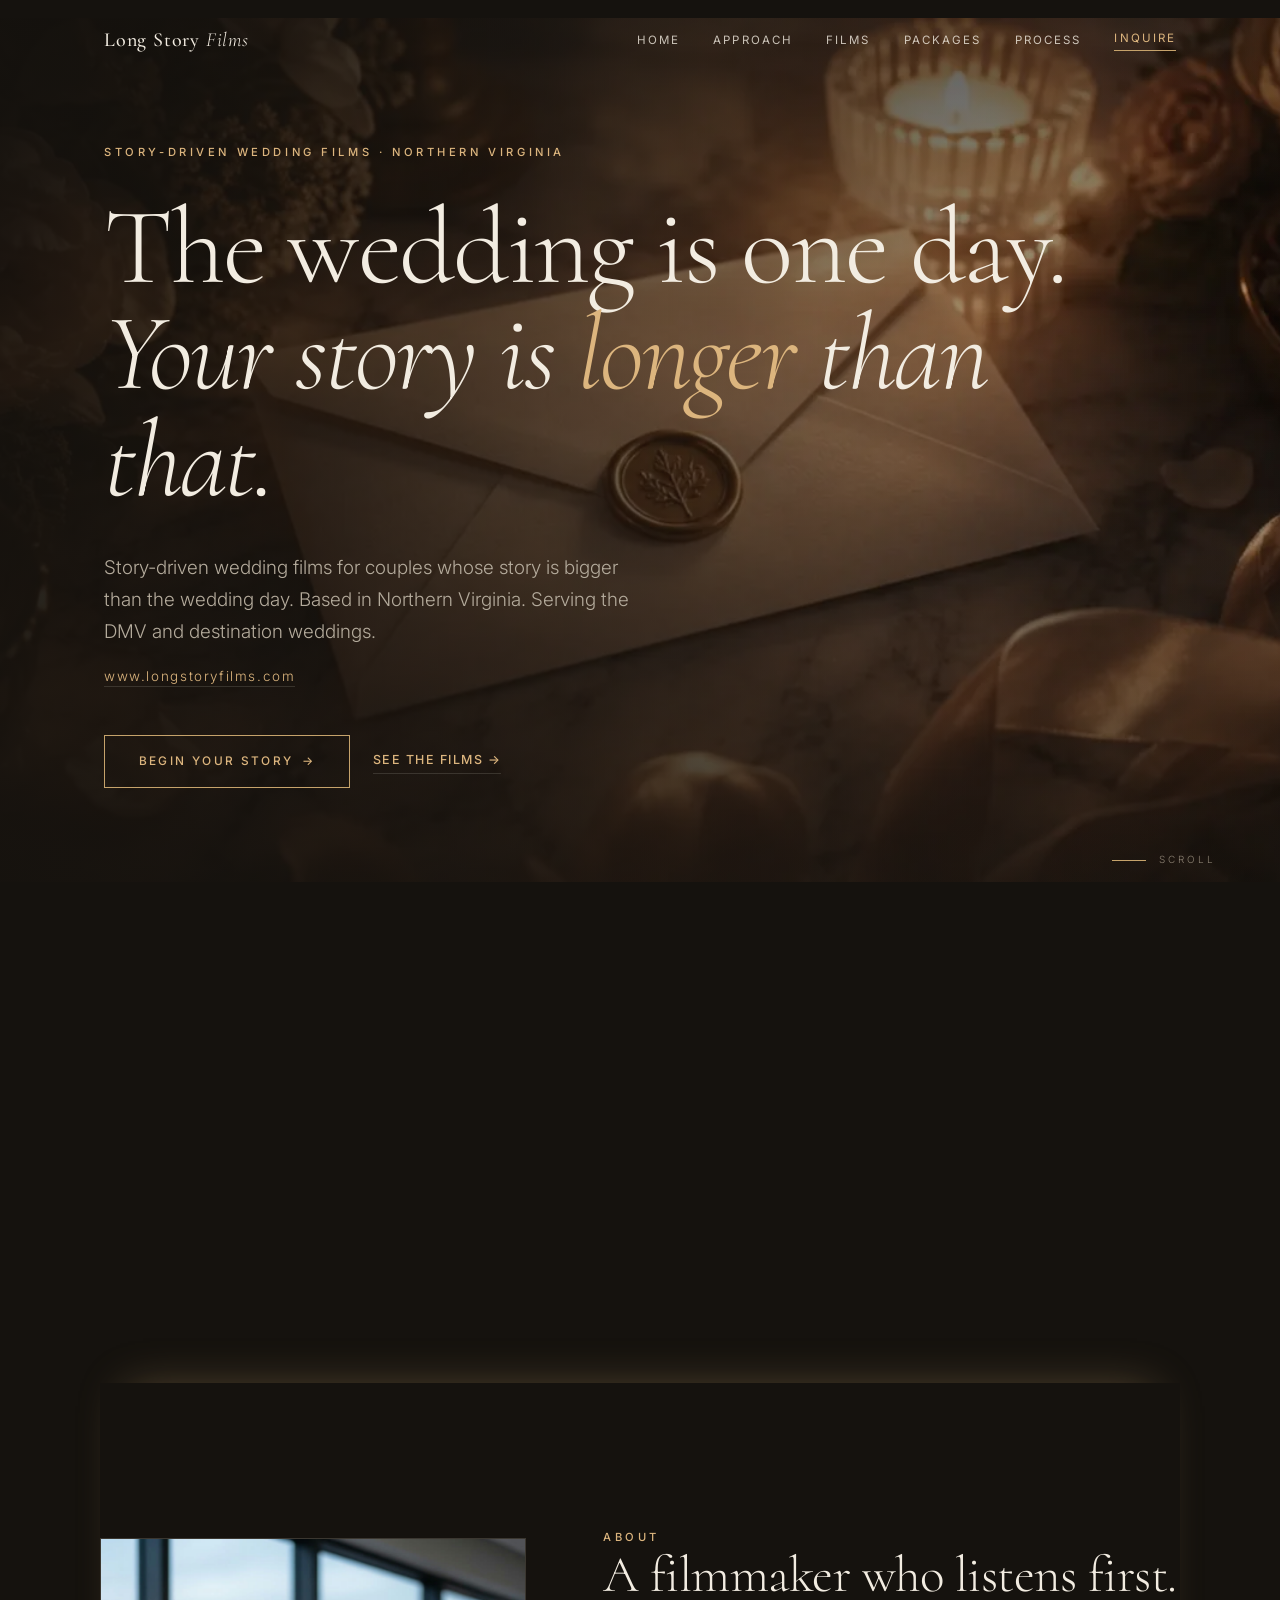
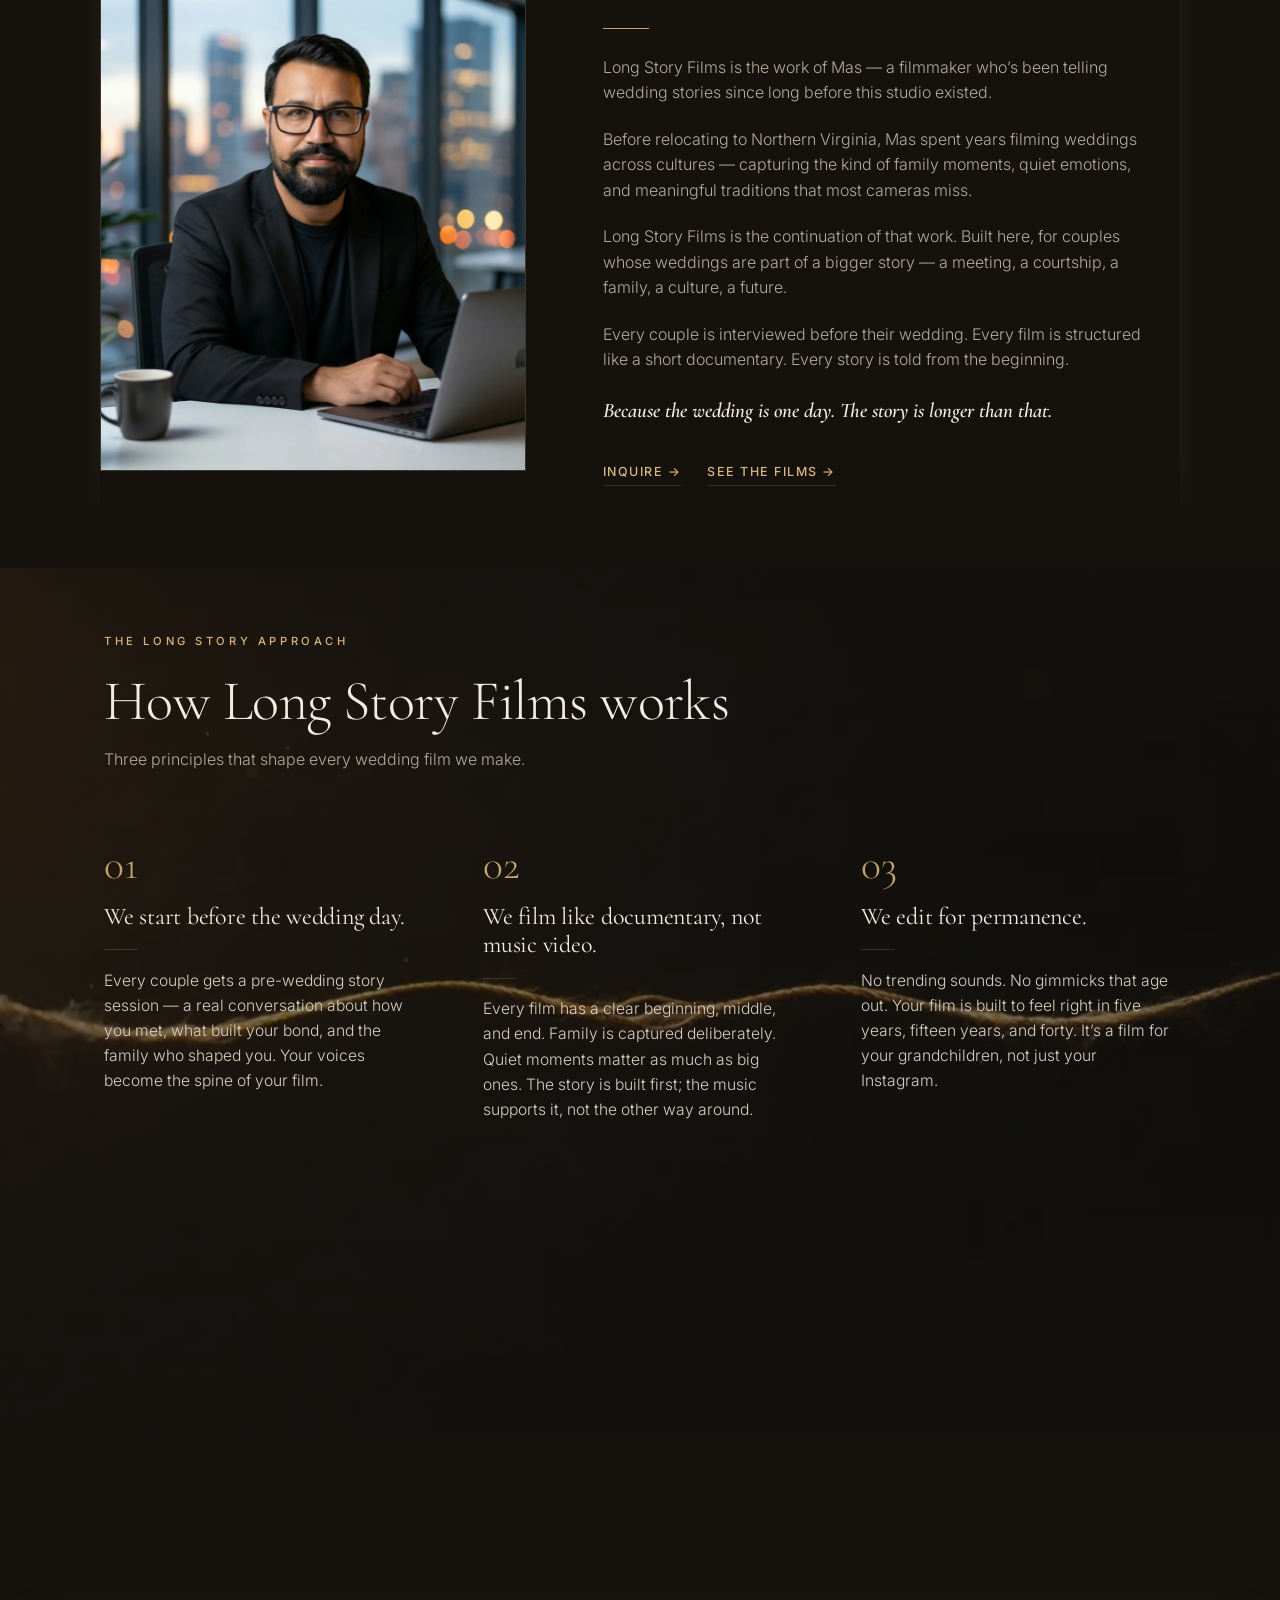
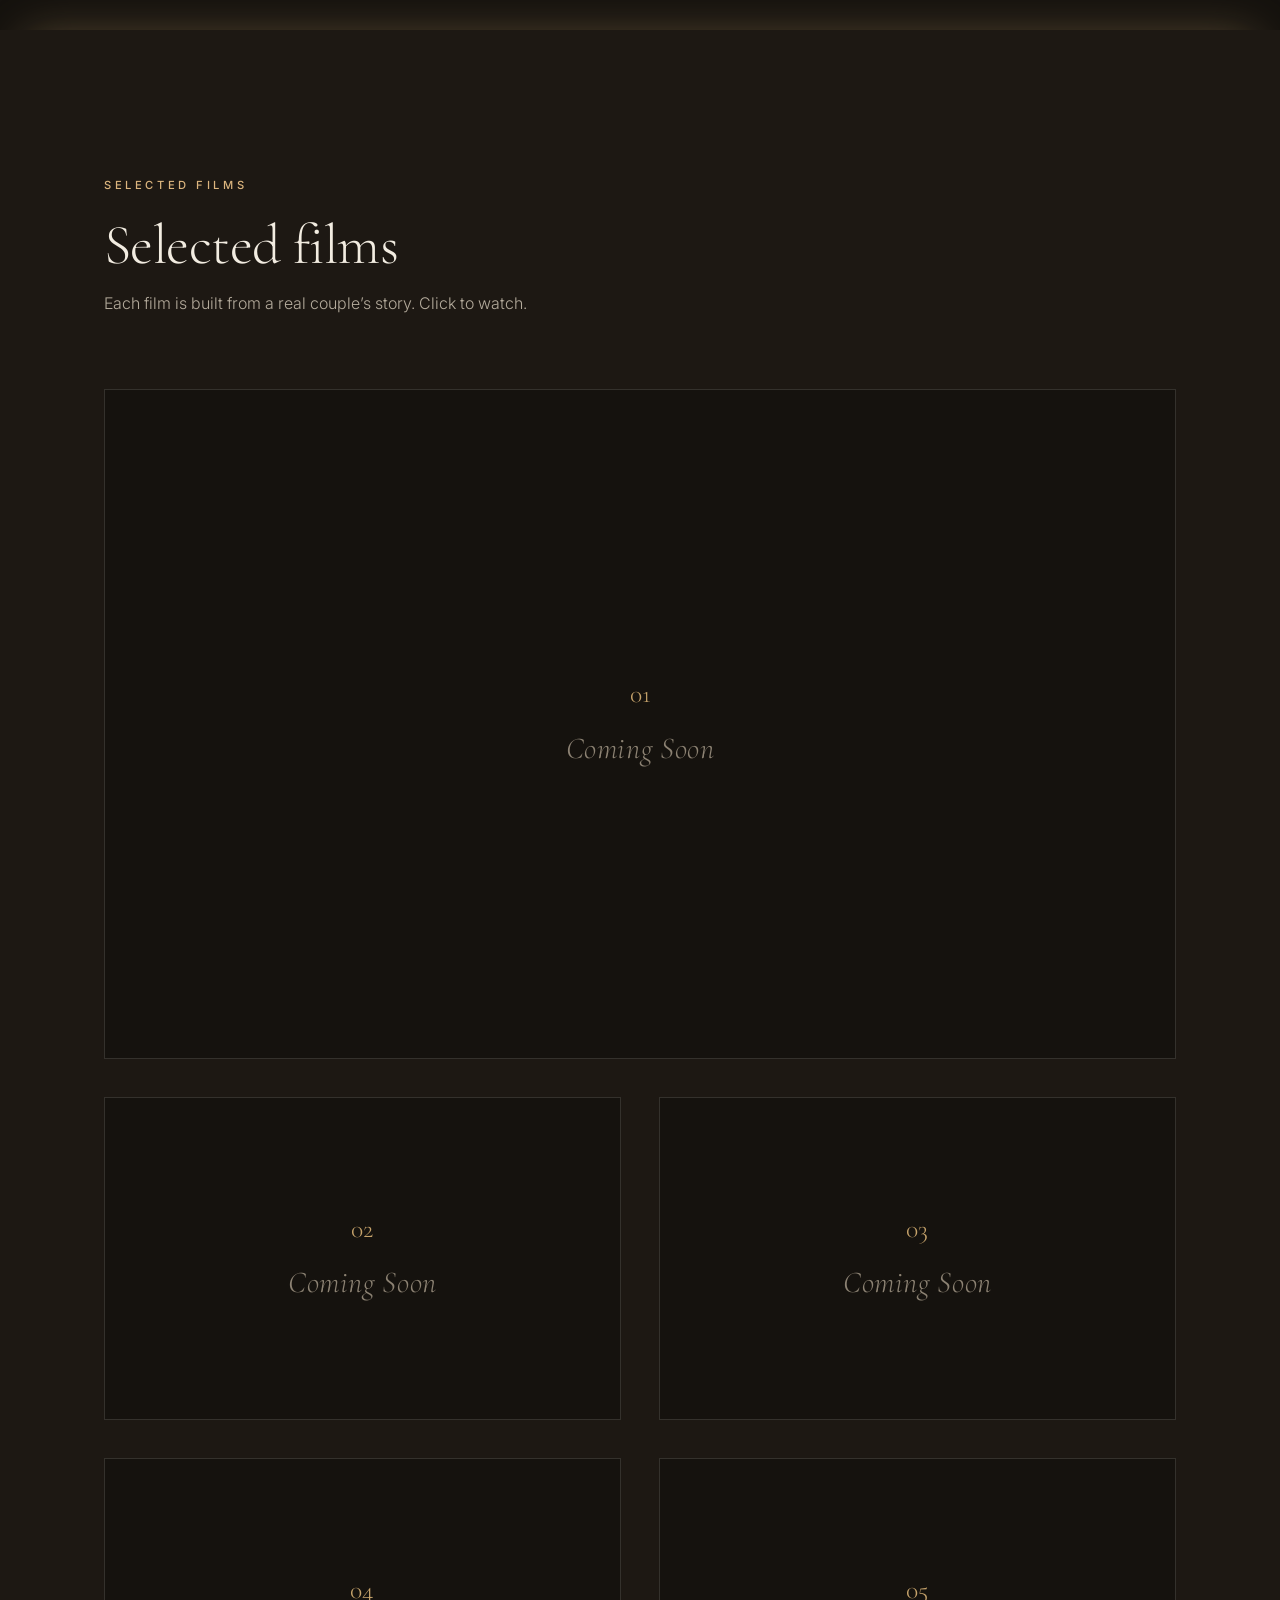
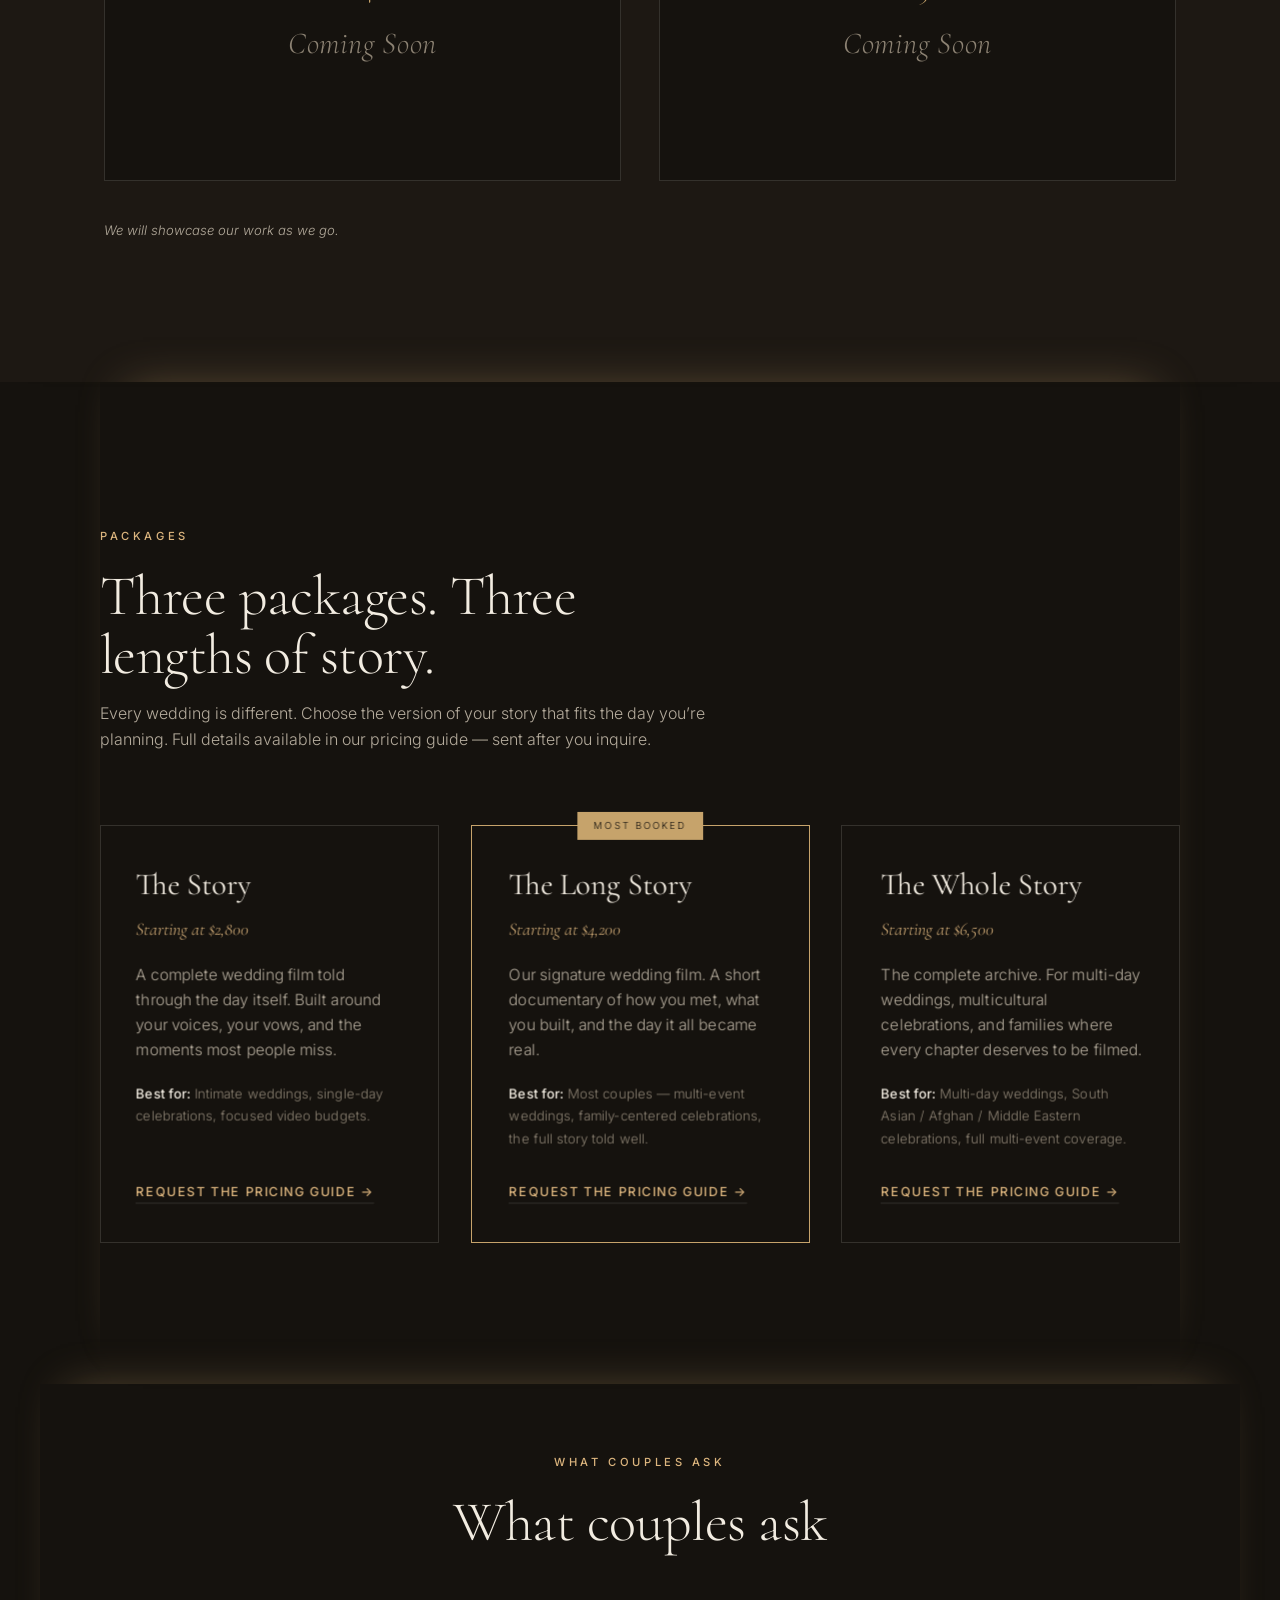
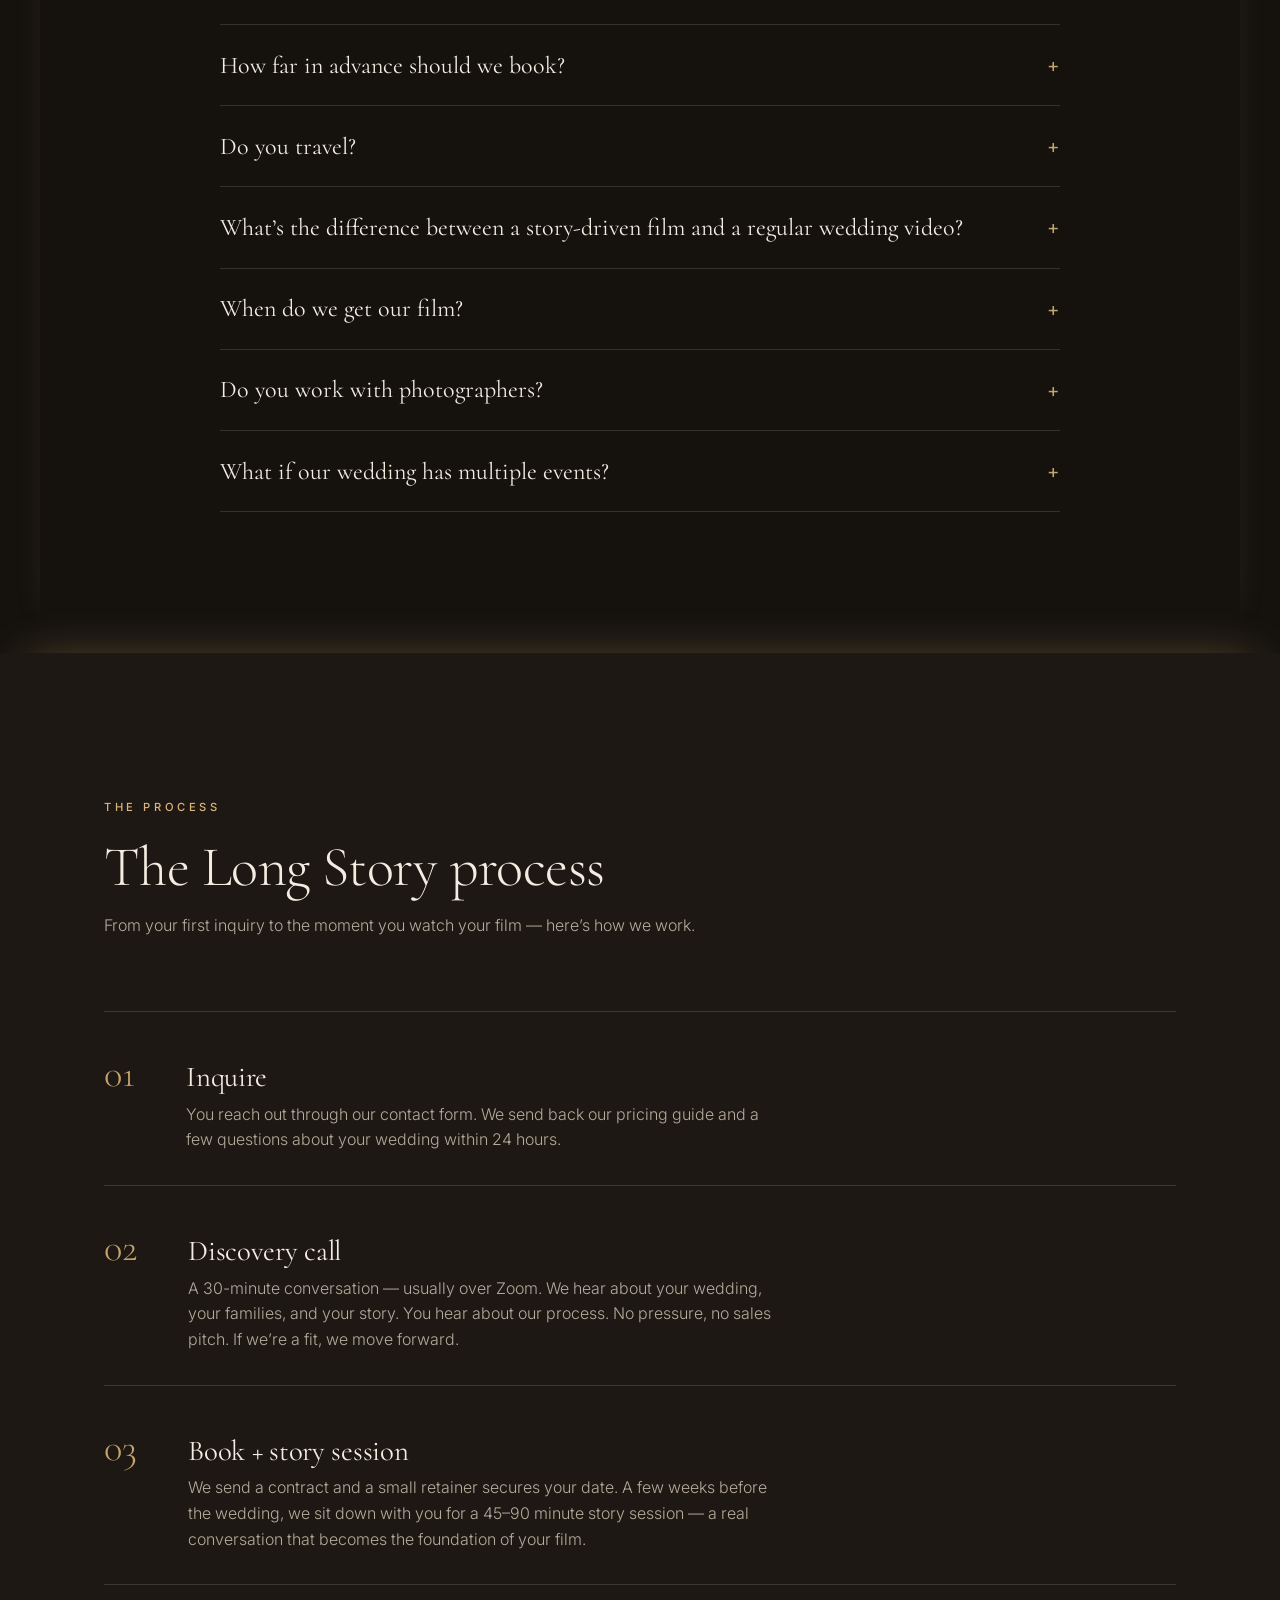
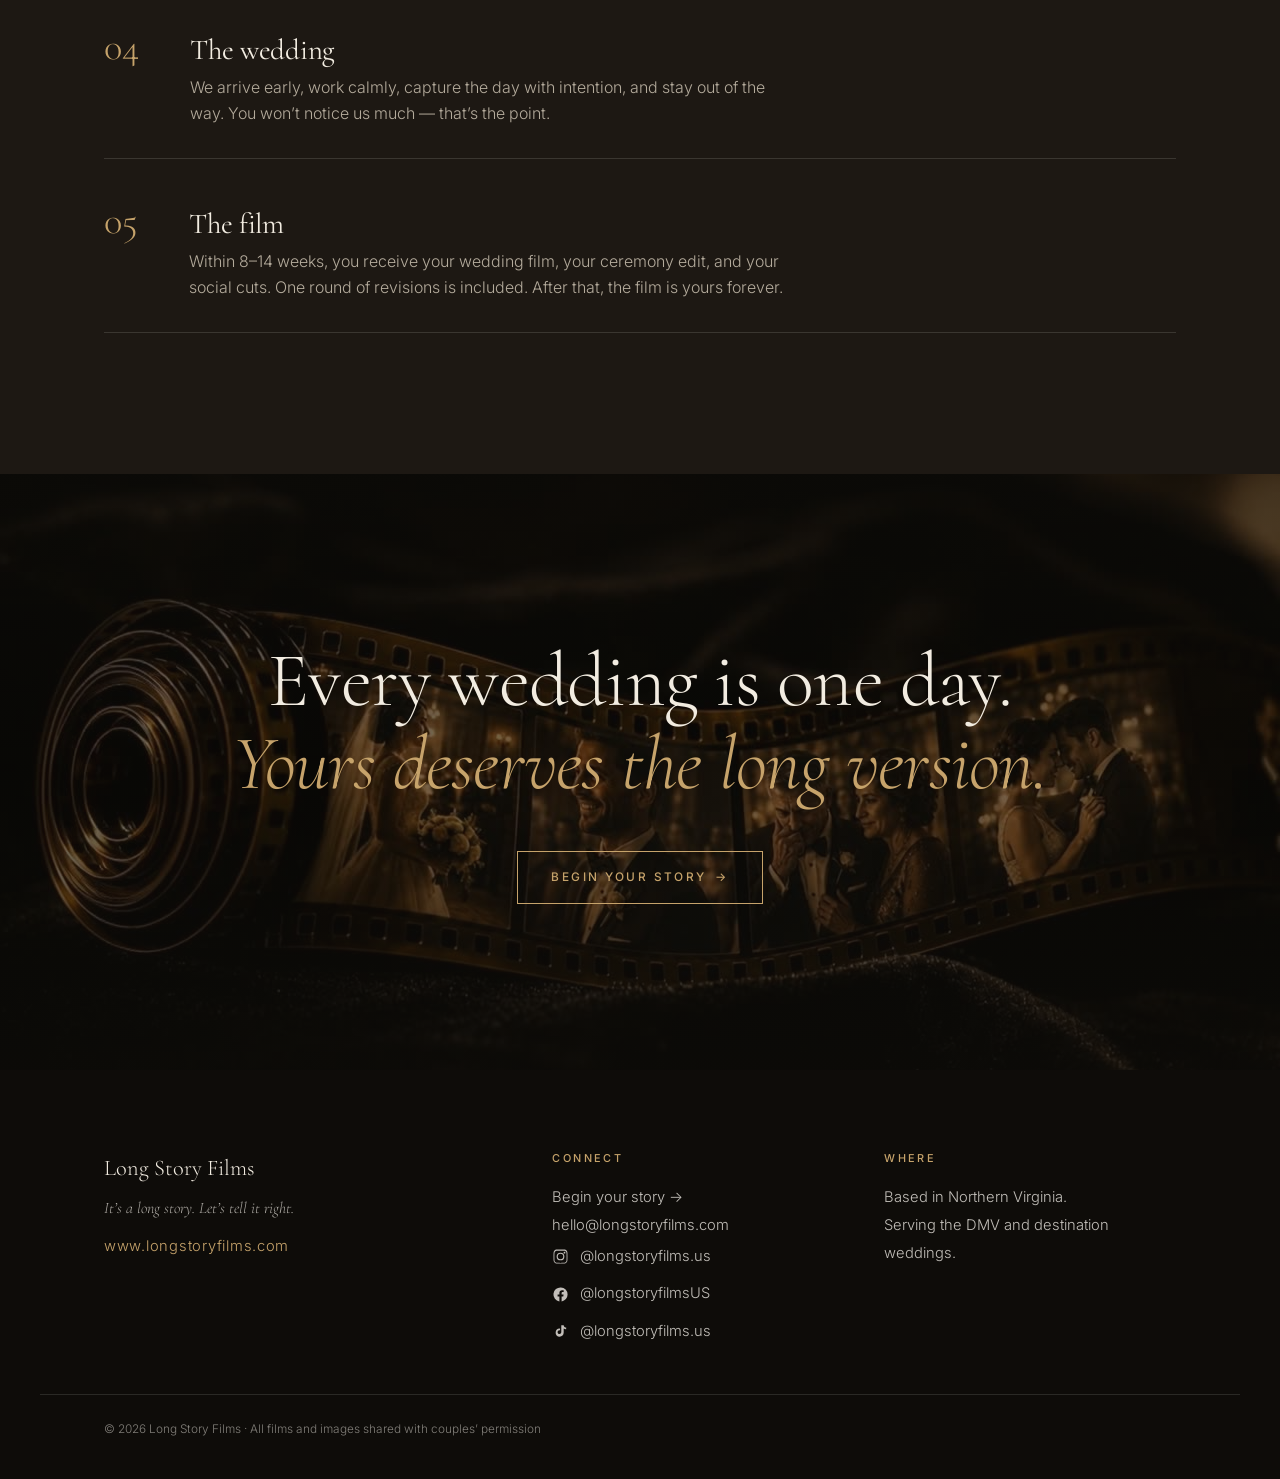
==== commit ba405a97: "Lighten payload and content tweaks - Halve scrub frames (242 to 121, 1280px) and lazy-load the strip" ====
--- a/index.html
+++ b/index.html
@@ -71,6 +71,7 @@
           <span class="ln second">Your story is <em>longer</em> than that.</span>
         </h1>
         <p class="hero-sub">Story-driven wedding films for couples whose story is bigger than the wedding day. Based in Northern Virginia. Serving the DMV and destination weddings.</p>
+        <p class="hero-web"><a href="https://www.longstoryfilms.com" target="_blank" rel="noopener">www.longstoryfilms.com</a></p>
         <div class="hero-cta">
           <a href="inquire.html" class="btn btn-gold">Begin Your Story <span class="arrow">→</span></a>
           <a href="#films" class="link-arrow">See the films →</a>
@@ -175,11 +176,7 @@
       <p>Each film is built from a real couple’s story. Click to watch.</p>
     </div>
     <div class="film-grid stagger">
-      <div class="film wide has-video">
-        <video class="film-video" controls preload="none" poster="assets/vision-poster.jpg">
-          <source src="assets/vision-sample.mp4" type="video/mp4" />
-        </video>
-      </div>
+      <div class="film wide"><div class="fnum">01</div><div class="soon">Coming Soon</div></div>
       <div class="film"><div class="fnum">02</div><div class="soon">Coming Soon</div></div>
       <div class="film"><div class="fnum">03</div><div class="soon">Coming Soon</div></div>
       <div class="film"><div class="fnum">04</div><div class="soon">Coming Soon</div></div>
@@ -296,12 +293,12 @@
     <div>
       <div class="f-brand">Long Story Films</div>
       <div class="f-tag">It’s a long story. Let’s tell it right.</div>
+      <p class="f-web"><a href="https://www.longstoryfilms.com" target="_blank" rel="noopener">www.longstoryfilms.com</a></p>
     </div>
     <div>
       <h4>Connect</h4>
       <p><a href="inquire.html">Begin your story →</a></p>
       <p><a href="mailto:hello@longstoryfilms.com">hello@longstoryfilms.com</a></p>
-      <p><a href="https://www.longstoryfilms.com" target="_blank" rel="noopener">www.longstoryfilms.com</a></p>
       <div class="socials">
         <a href="https://instagram.com/longstoryfilms.us" target="_blank" rel="noopener" aria-label="Instagram">
           <svg class="social-ico" viewBox="0 0 24 24" aria-hidden="true"><path d="M12 2.16c3.2 0 3.58.01 4.85.07 1.17.05 1.8.25 2.23.41.56.22.96.48 1.38.9.42.42.68.82.9 1.38.16.43.36 1.06.41 2.23.06 1.27.07 1.65.07 4.85s-.01 3.58-.07 4.85c-.05 1.17-.25 1.8-.41 2.23a3.7 3.7 0 0 1-.9 1.38 3.7 3.7 0 0 1-1.38.9c-.43.16-1.06.36-2.23.41-1.27.06-1.65.07-4.85.07s-3.58-.01-4.85-.07c-1.17-.05-1.8-.25-2.23-.41a3.7 3.7 0 0 1-1.38-.9 3.7 3.7 0 0 1-.9-1.38c-.16-.43-.36-1.06-.41-2.23-.06-1.27-.07-1.65-.07-4.85s.01-3.58.07-4.85c.05-1.17.25-1.8.41-2.23.22-.56.48-.96.9-1.38.42-.42.82-.68 1.38-.9.43-.16 1.06-.36 2.23-.41C8.42 2.17 8.8 2.16 12 2.16zm0 1.62c-3.15 0-3.52.01-4.76.07-.9.04-1.39.2-1.71.32-.43.17-.74.37-1.06.69-.32.32-.52.63-.69 1.06-.12.32-.28.81-.32 1.71-.06 1.24-.07 1.61-.07 4.76s.01 3.52.07 4.76c.04.9.2 1.39.32 1.71.17.43.37.74.69 1.06.32.32.63.52 1.06.69.32.12.81.28 1.71.32 1.24.06 1.61.07 4.76.07s3.52-.01 4.76-.07c.9-.04 1.39-.2 1.71-.32.43-.17.74-.37 1.06-.69.32-.32.52-.63.69-1.06.12-.32.28-.81.32-1.71.06-1.24.07-1.61.07-4.76s-.01-3.52-.07-4.76c-.04-.9-.2-1.39-.32-1.71a2.85 2.85 0 0 0-.69-1.06 2.85 2.85 0 0 0-1.06-.69c-.32-.12-.81-.28-1.71-.32-1.24-.06-1.61-.07-4.76-.07zm0 2.76a5.46 5.46 0 1 1 0 10.92 5.46 5.46 0 0 1 0-10.92zm0 1.62a3.84 3.84 0 1 0 0 7.68 3.84 3.84 0 0 0 0-7.68zm5.65-2.91a1.28 1.28 0 1 1 0 2.56 1.28 1.28 0 0 1 0-2.56z"/></svg>
--- a/css/style.css
+++ b/css/style.css
@@ -598,3 +598,16 @@
 
 /* reduced motion: drop the extra min-height scroll room */
 @media (prefers-reduced-motion:reduce){ .approach{ min-height:auto; } }
+
+/* website under the hero paragraph */
+.hero-web{ margin-top:1.1rem; font-size:0.84rem; letter-spacing:0.12em; }
+.hero-web a{ color:var(--accent-deep); border-bottom:1px solid var(--line); padding-bottom:2px; transition:border-color .4s var(--ease); }
+.hero-web a:hover{ border-color:var(--accent); }
+
+/* website under the footer slogan */
+.f-web{ margin-top:0.7rem; }
+.f-web a{ color:var(--accent); font-size:0.92rem; letter-spacing:0.05em; }
+.f-web a:hover{ color:#F5F1EA; }
+
+/* About & Packages: narrower + centred with side margins like the other sections */
+#about, #packages{ max-width:1080px; }
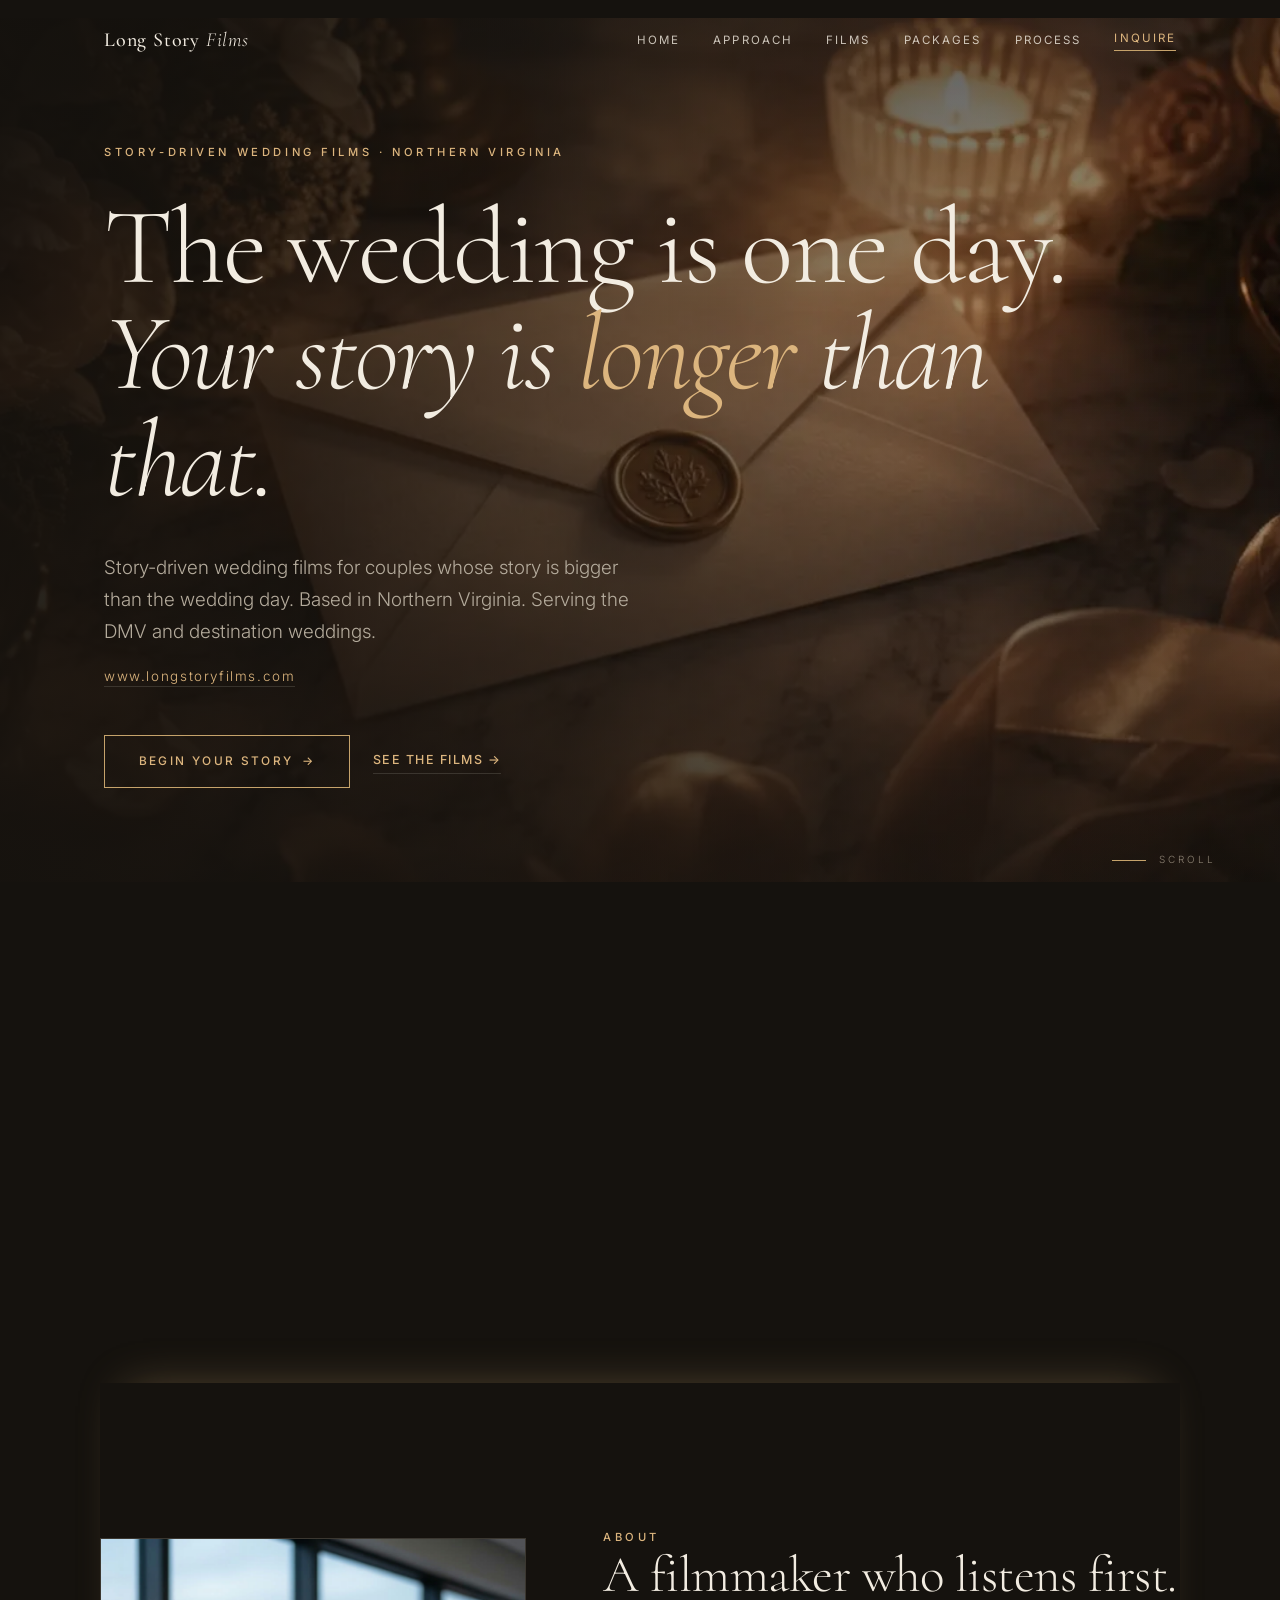
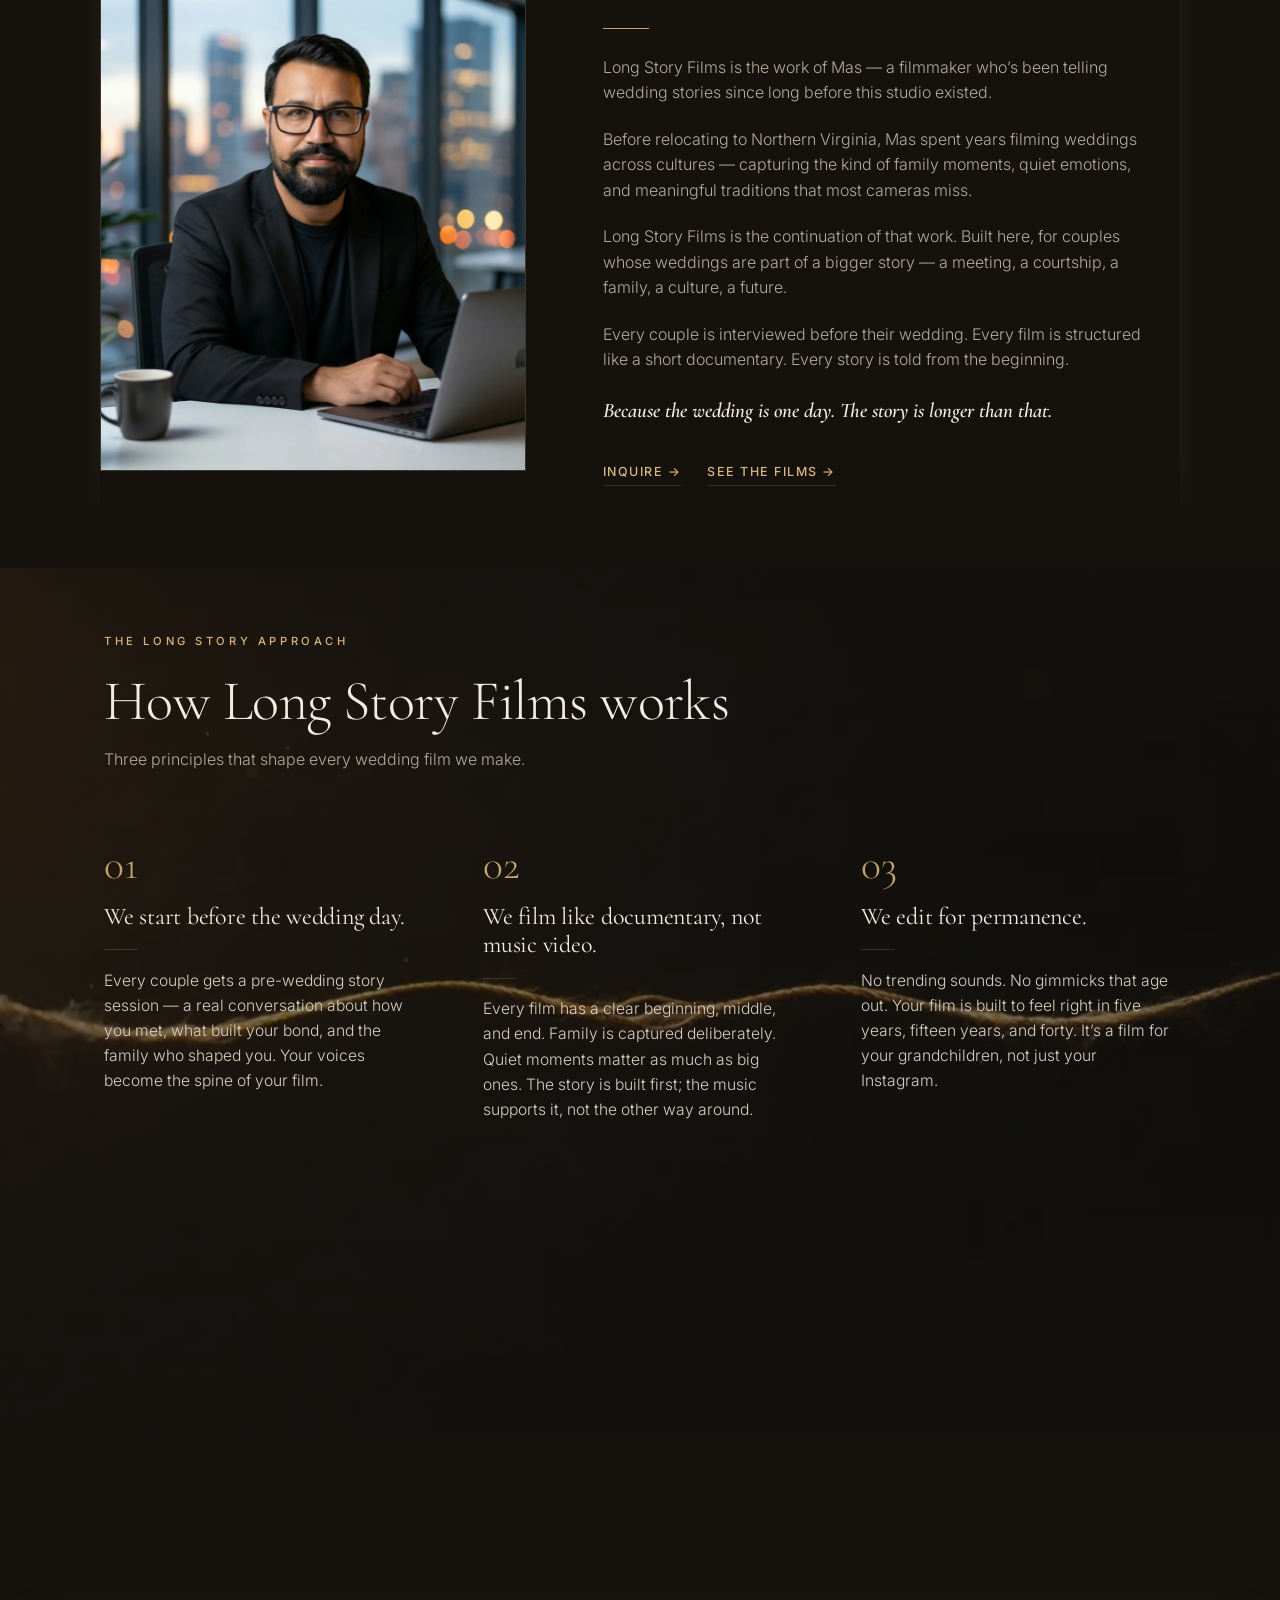
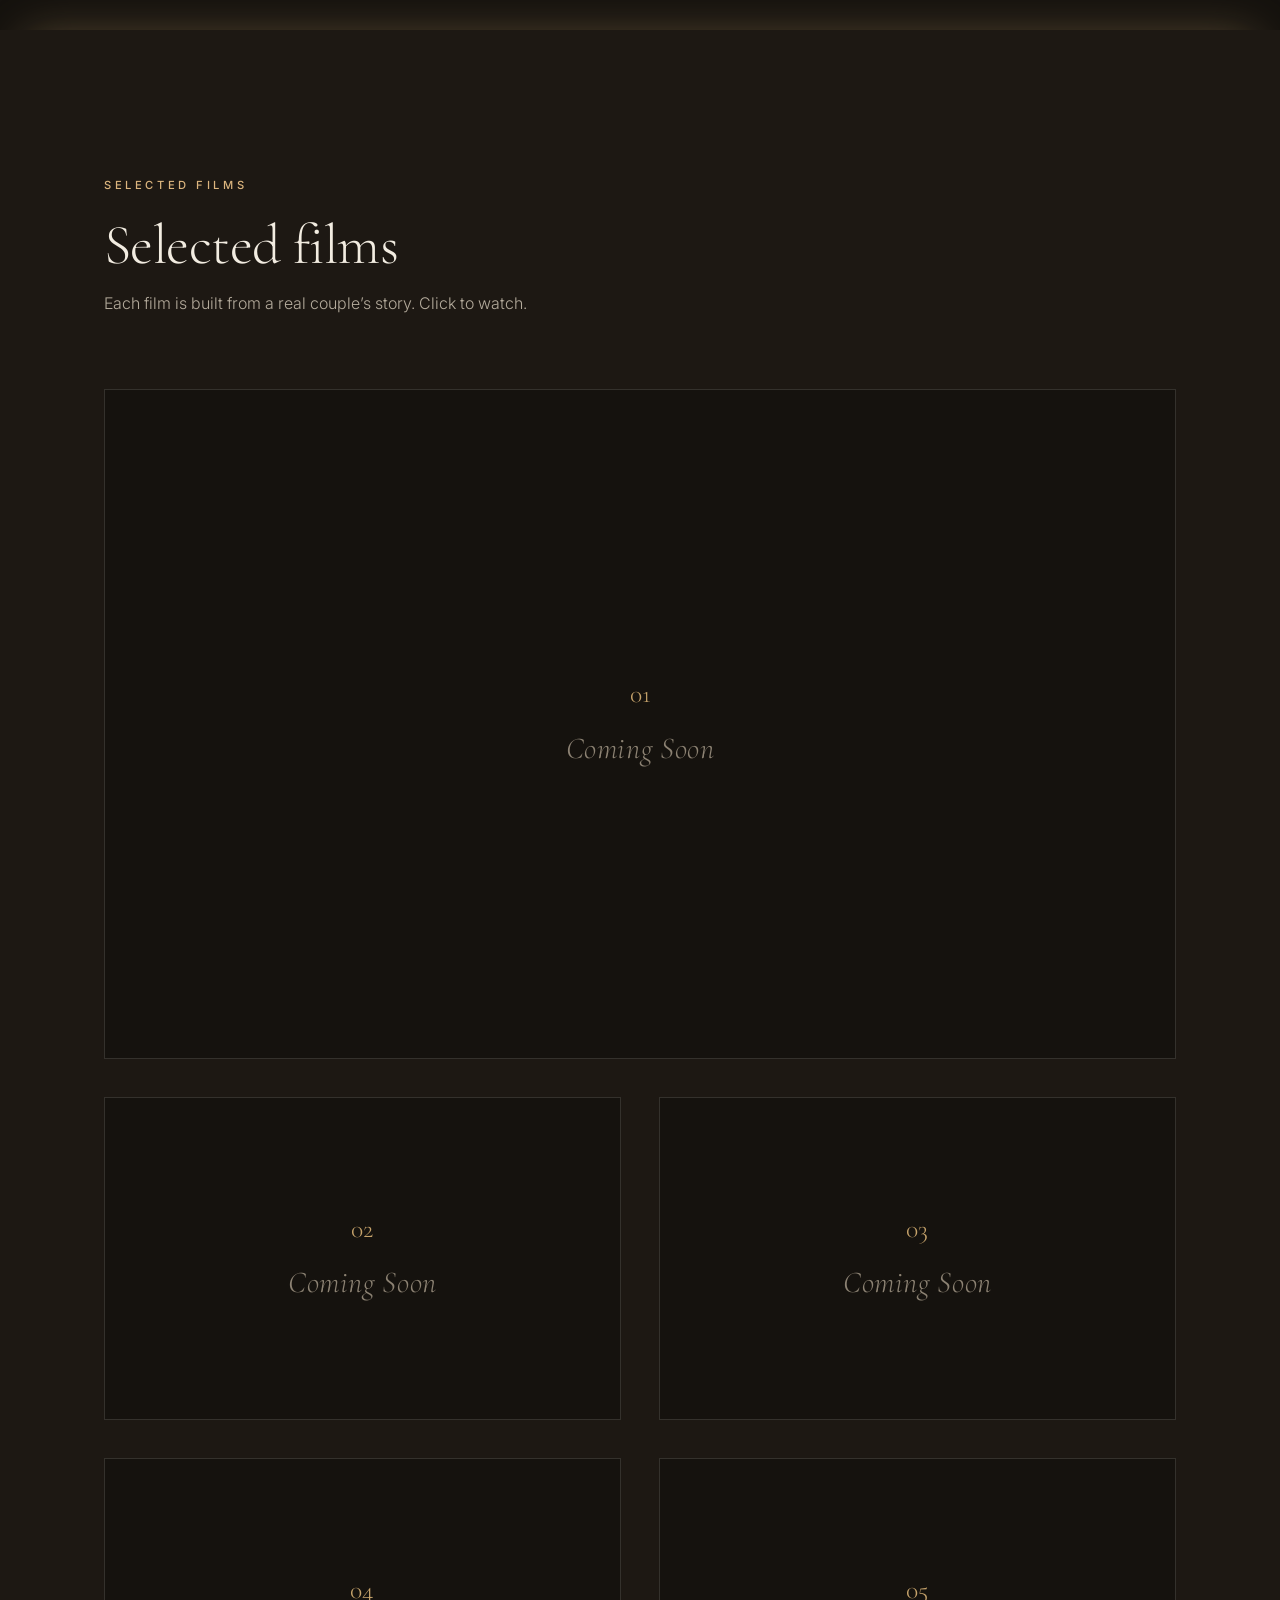
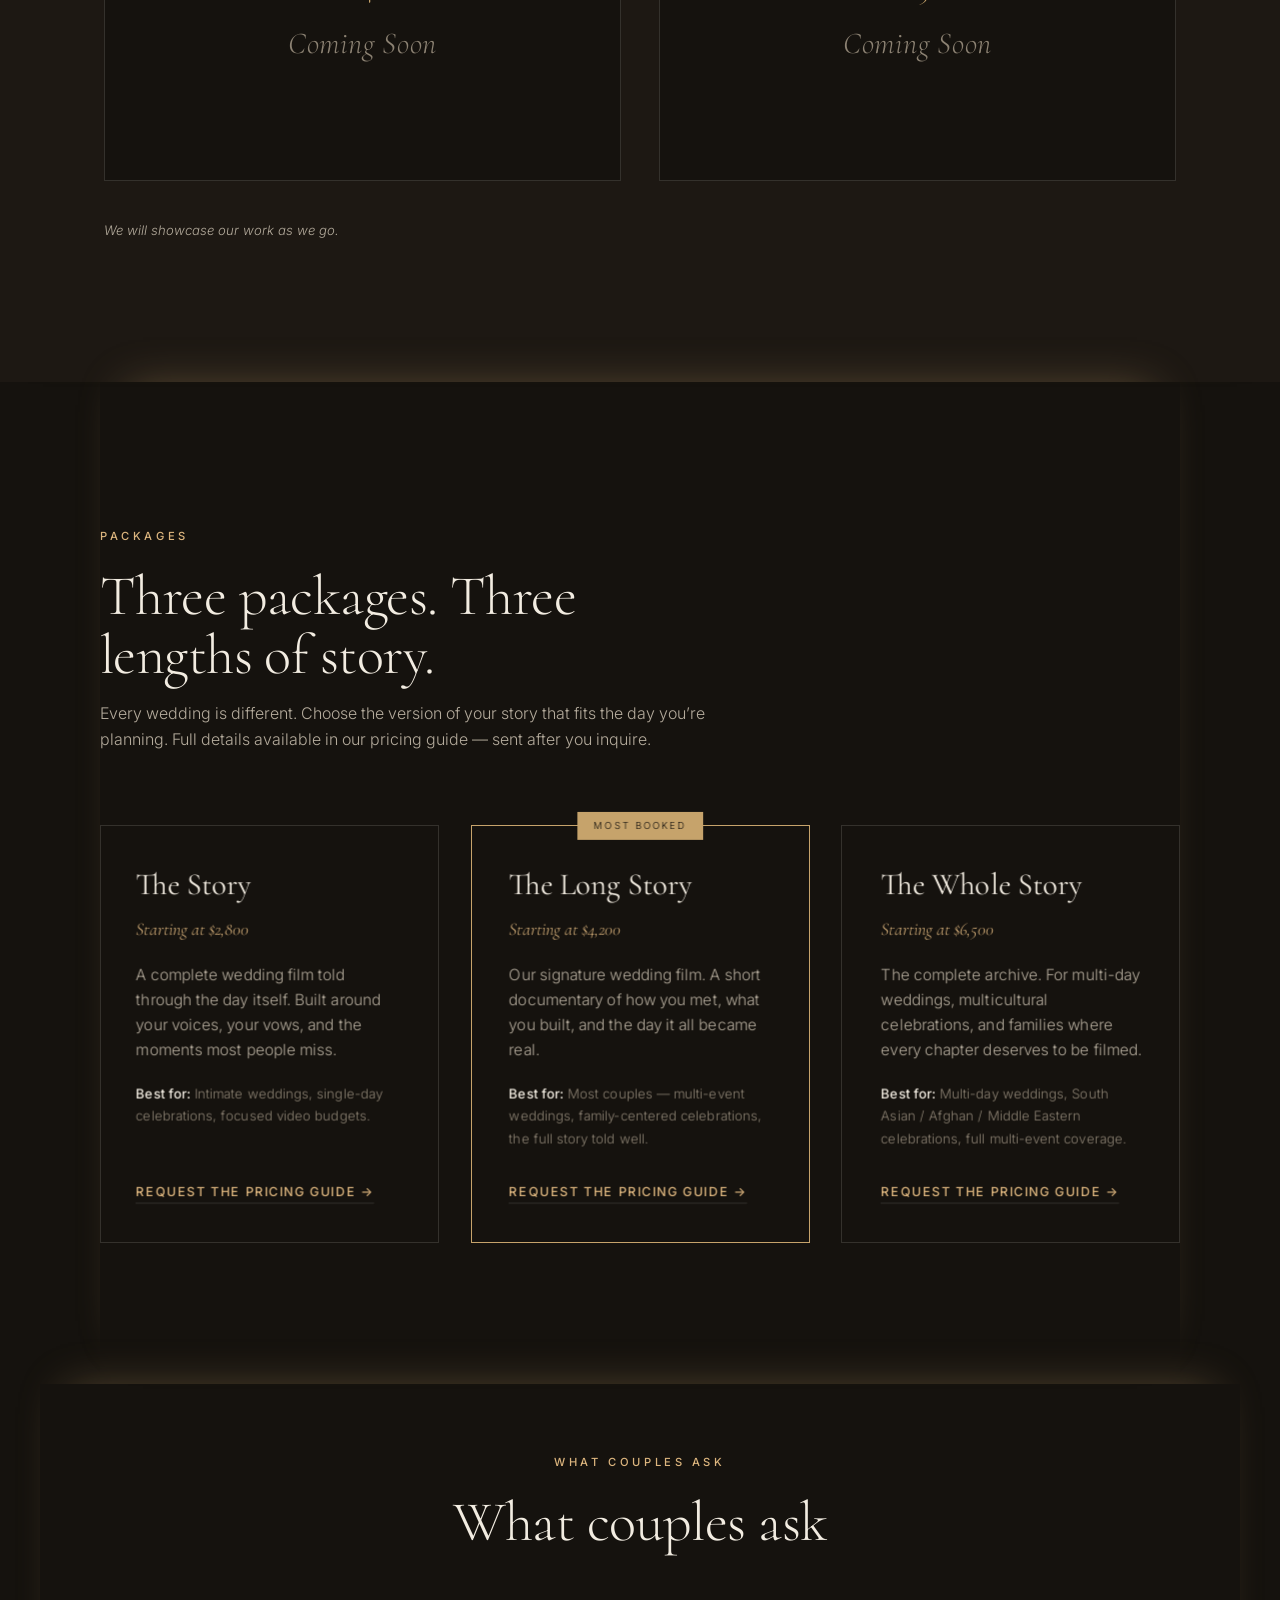
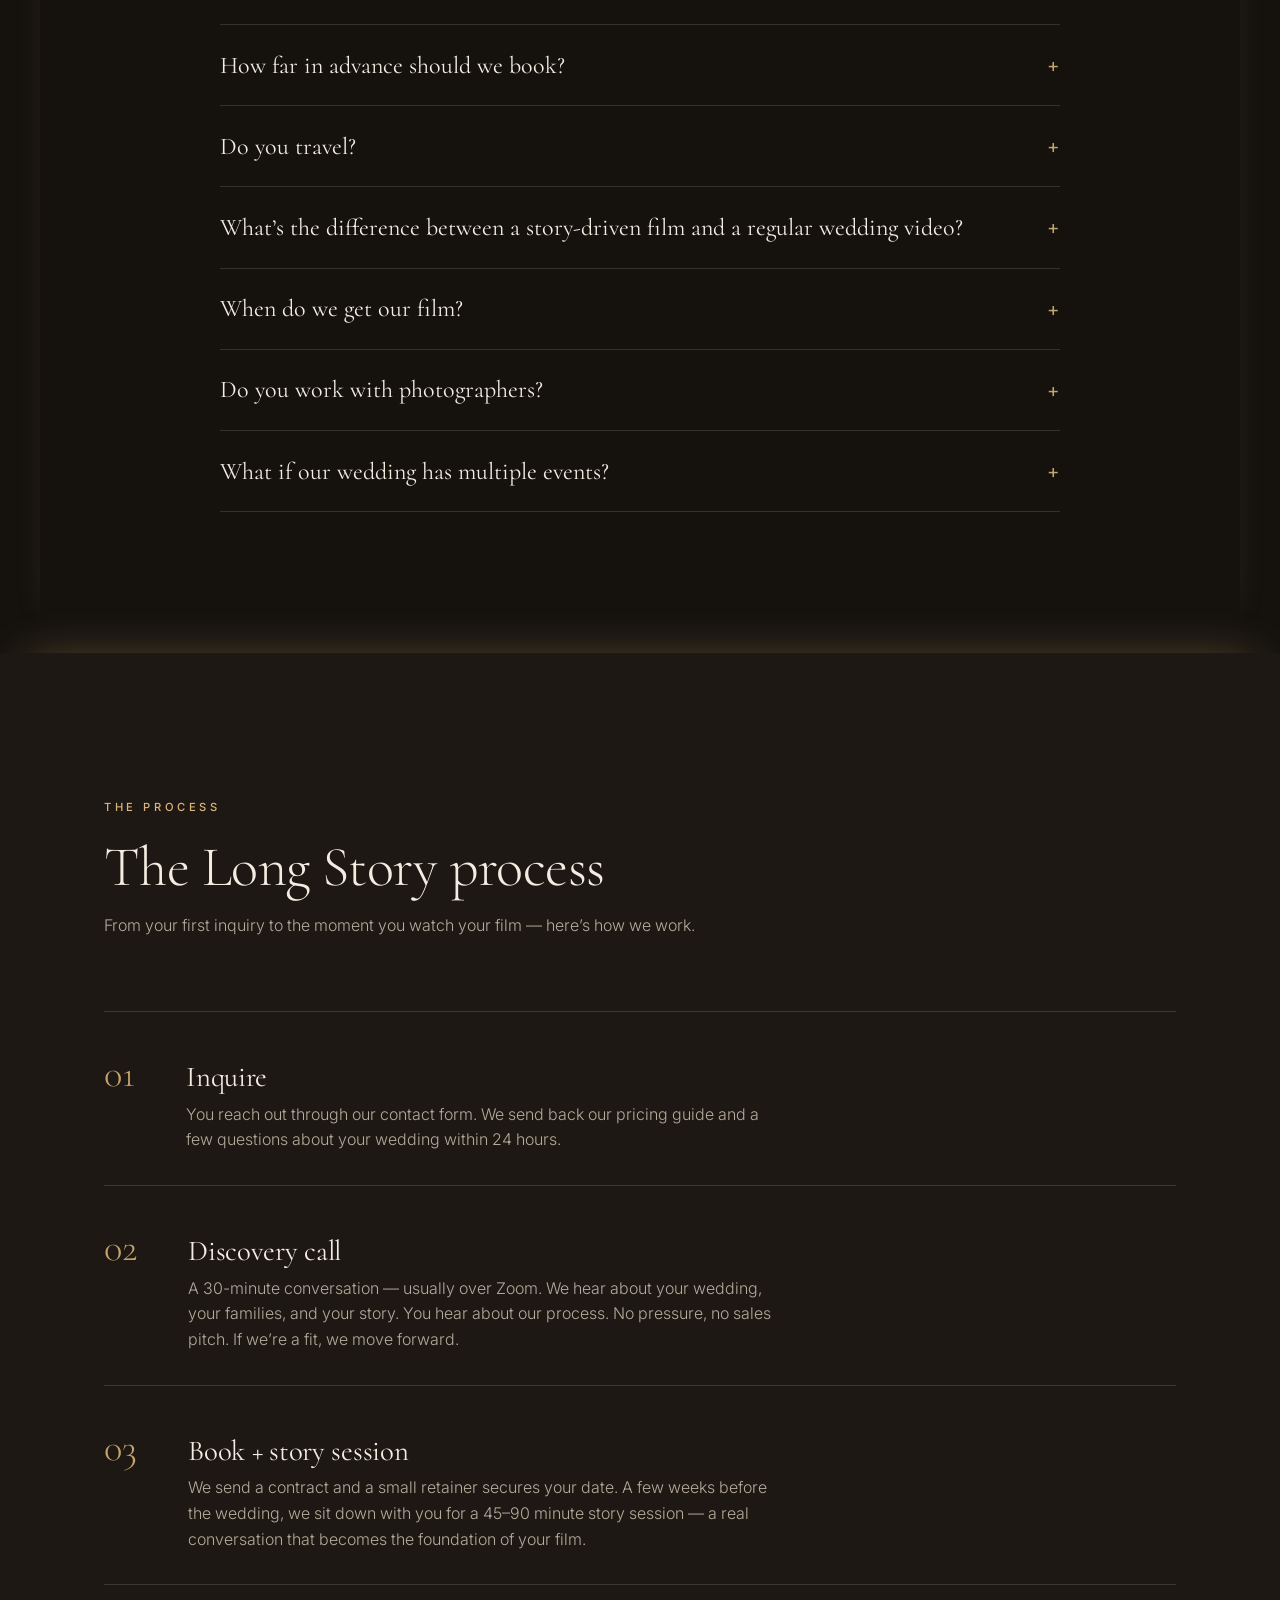
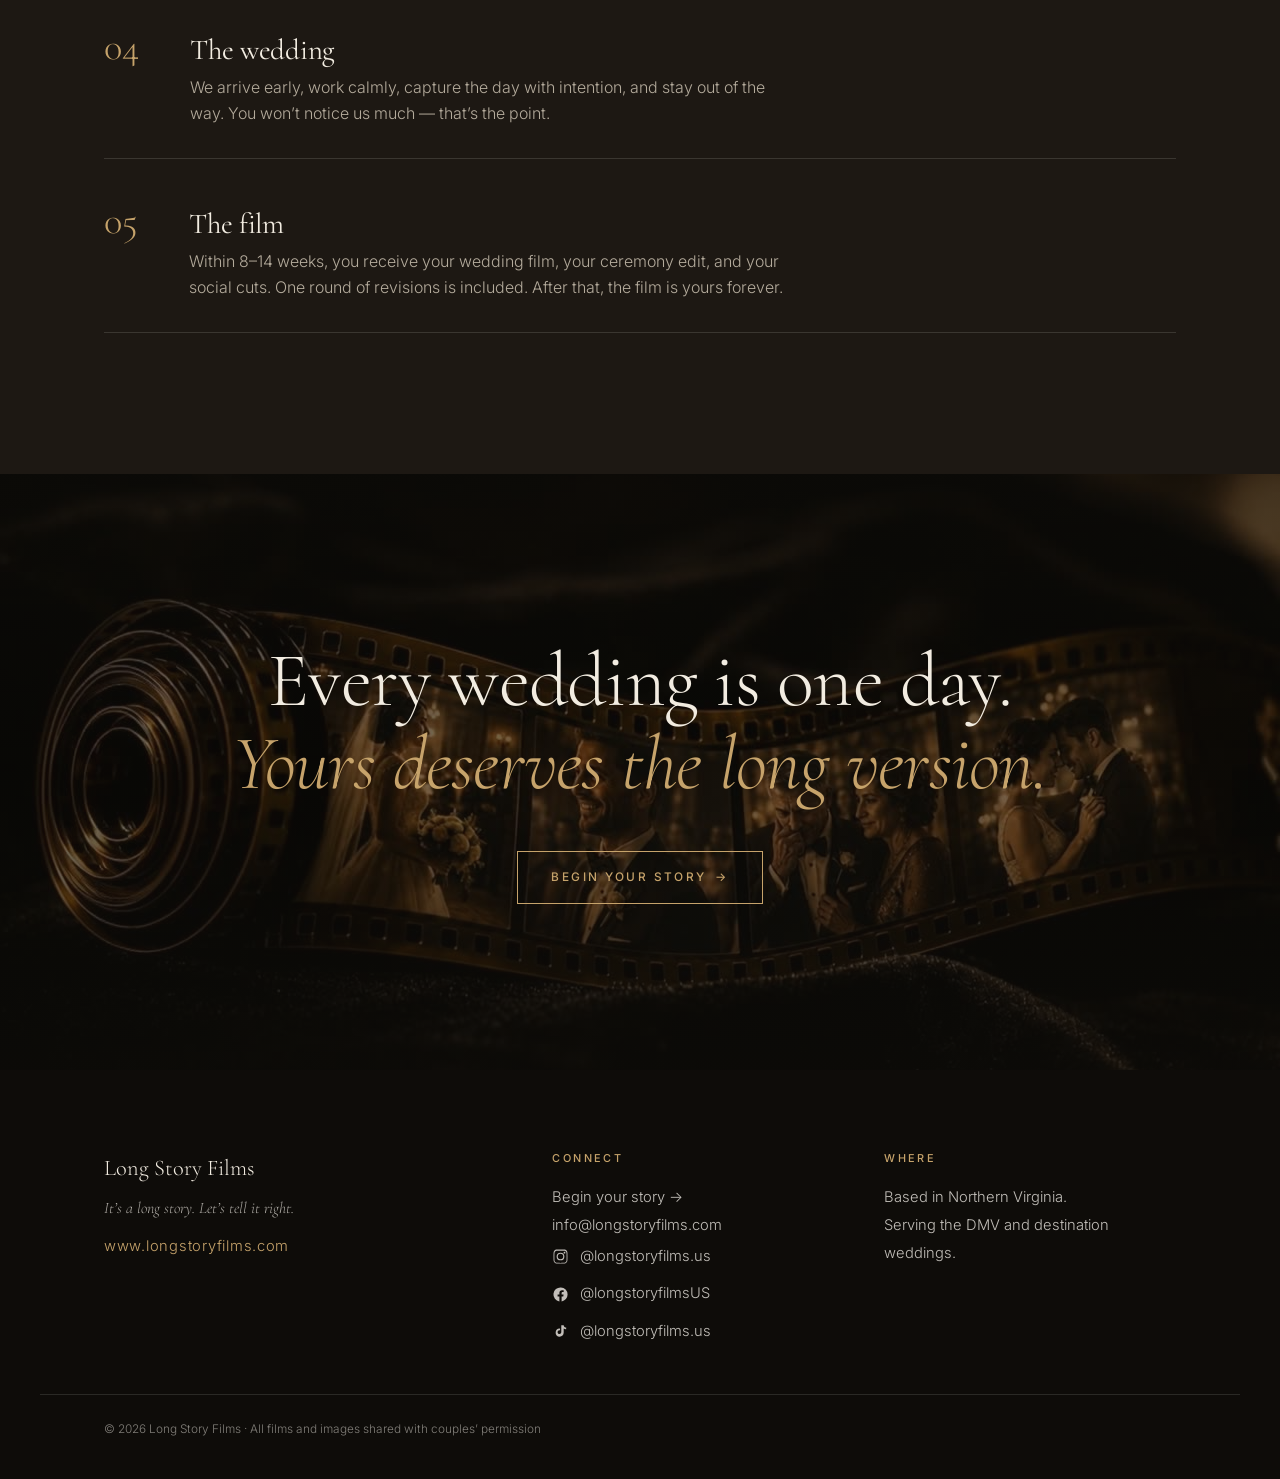
==== commit c34c6c16: "Wire inquiry form + switch contact email to info@ - Form posts to FormSubmit.co (info@longstoryfilms" ====
--- a/index.html
+++ b/index.html
@@ -298,7 +298,7 @@
     <div>
       <h4>Connect</h4>
       <p><a href="inquire.html">Begin your story →</a></p>
-      <p><a href="mailto:hello@longstoryfilms.com">hello@longstoryfilms.com</a></p>
+      <p><a href="mailto:info@longstoryfilms.com">info@longstoryfilms.com</a></p>
       <div class="socials">
         <a href="https://instagram.com/longstoryfilms.us" target="_blank" rel="noopener" aria-label="Instagram">
           <svg class="social-ico" viewBox="0 0 24 24" aria-hidden="true"><path d="M12 2.16c3.2 0 3.58.01 4.85.07 1.17.05 1.8.25 2.23.41.56.22.96.48 1.38.9.42.42.68.82.9 1.38.16.43.36 1.06.41 2.23.06 1.27.07 1.65.07 4.85s-.01 3.58-.07 4.85c-.05 1.17-.25 1.8-.41 2.23a3.7 3.7 0 0 1-.9 1.38 3.7 3.7 0 0 1-1.38.9c-.43.16-1.06.36-2.23.41-1.27.06-1.65.07-4.85.07s-3.58-.01-4.85-.07c-1.17-.05-1.8-.25-2.23-.41a3.7 3.7 0 0 1-1.38-.9 3.7 3.7 0 0 1-.9-1.38c-.16-.43-.36-1.06-.41-2.23-.06-1.27-.07-1.65-.07-4.85s.01-3.58.07-4.85c.05-1.17.25-1.8.41-2.23.22-.56.48-.96.9-1.38.42-.42.82-.68 1.38-.9.43-.16 1.06-.36 2.23-.41C8.42 2.17 8.8 2.16 12 2.16zm0 1.62c-3.15 0-3.52.01-4.76.07-.9.04-1.39.2-1.71.32-.43.17-.74.37-1.06.69-.32.32-.52.63-.69 1.06-.12.32-.28.81-.32 1.71-.06 1.24-.07 1.61-.07 4.76s.01 3.52.07 4.76c.04.9.2 1.39.32 1.71.17.43.37.74.69 1.06.32.32.63.52 1.06.69.32.12.81.28 1.71.32 1.24.06 1.61.07 4.76.07s3.52-.01 4.76-.07c.9-.04 1.39-.2 1.71-.32.43-.17.74-.37 1.06-.69.32-.32.52-.63.69-1.06.12-.32.28-.81.32-1.71.06-1.24.07-1.61.07-4.76s-.01-3.52-.07-4.76c-.04-.9-.2-1.39-.32-1.71a2.85 2.85 0 0 0-.69-1.06 2.85 2.85 0 0 0-1.06-.69c-.32-.12-.81-.28-1.71-.32-1.24-.06-1.61-.07-4.76-.07zm0 2.76a5.46 5.46 0 1 1 0 10.92 5.46 5.46 0 0 1 0-10.92zm0 1.62a3.84 3.84 0 1 0 0 7.68 3.84 3.84 0 0 0 0-7.68zm5.65-2.91a1.28 1.28 0 1 1 0 2.56 1.28 1.28 0 0 1 0-2.56z"/></svg>
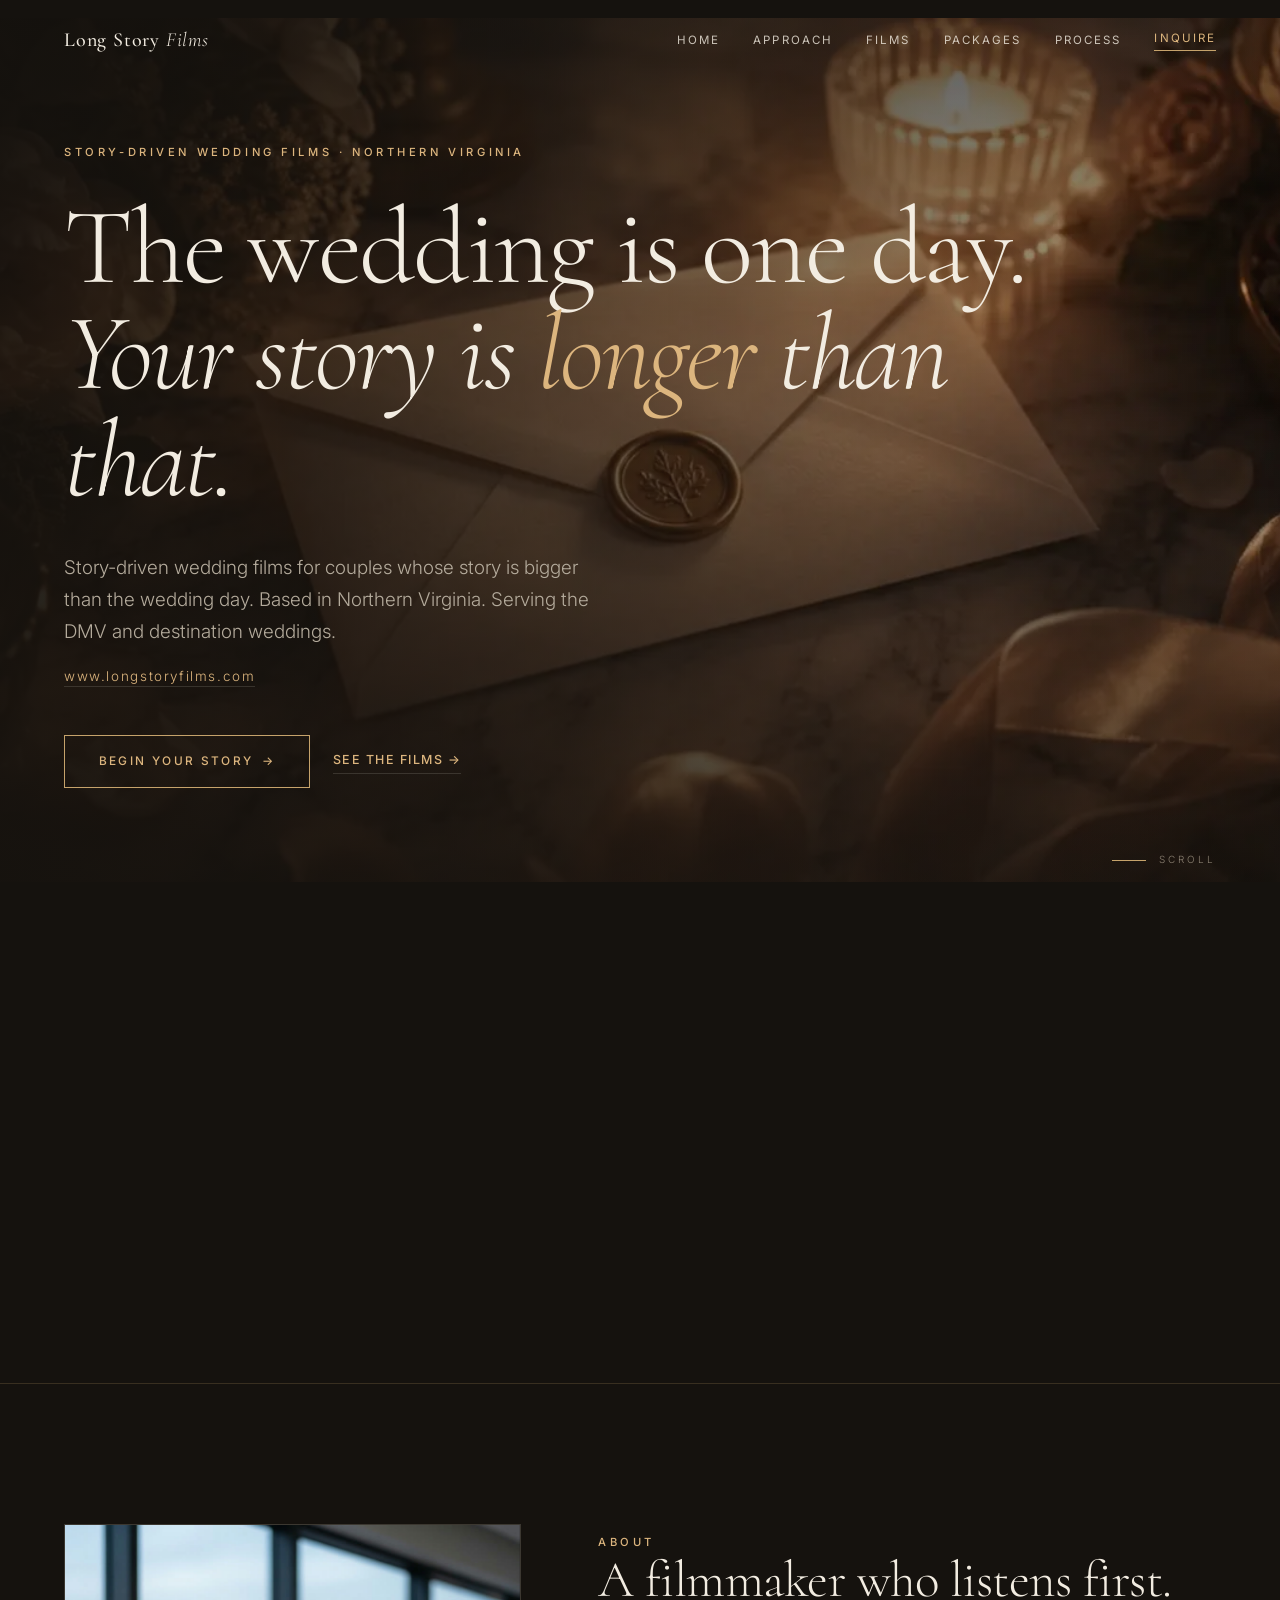
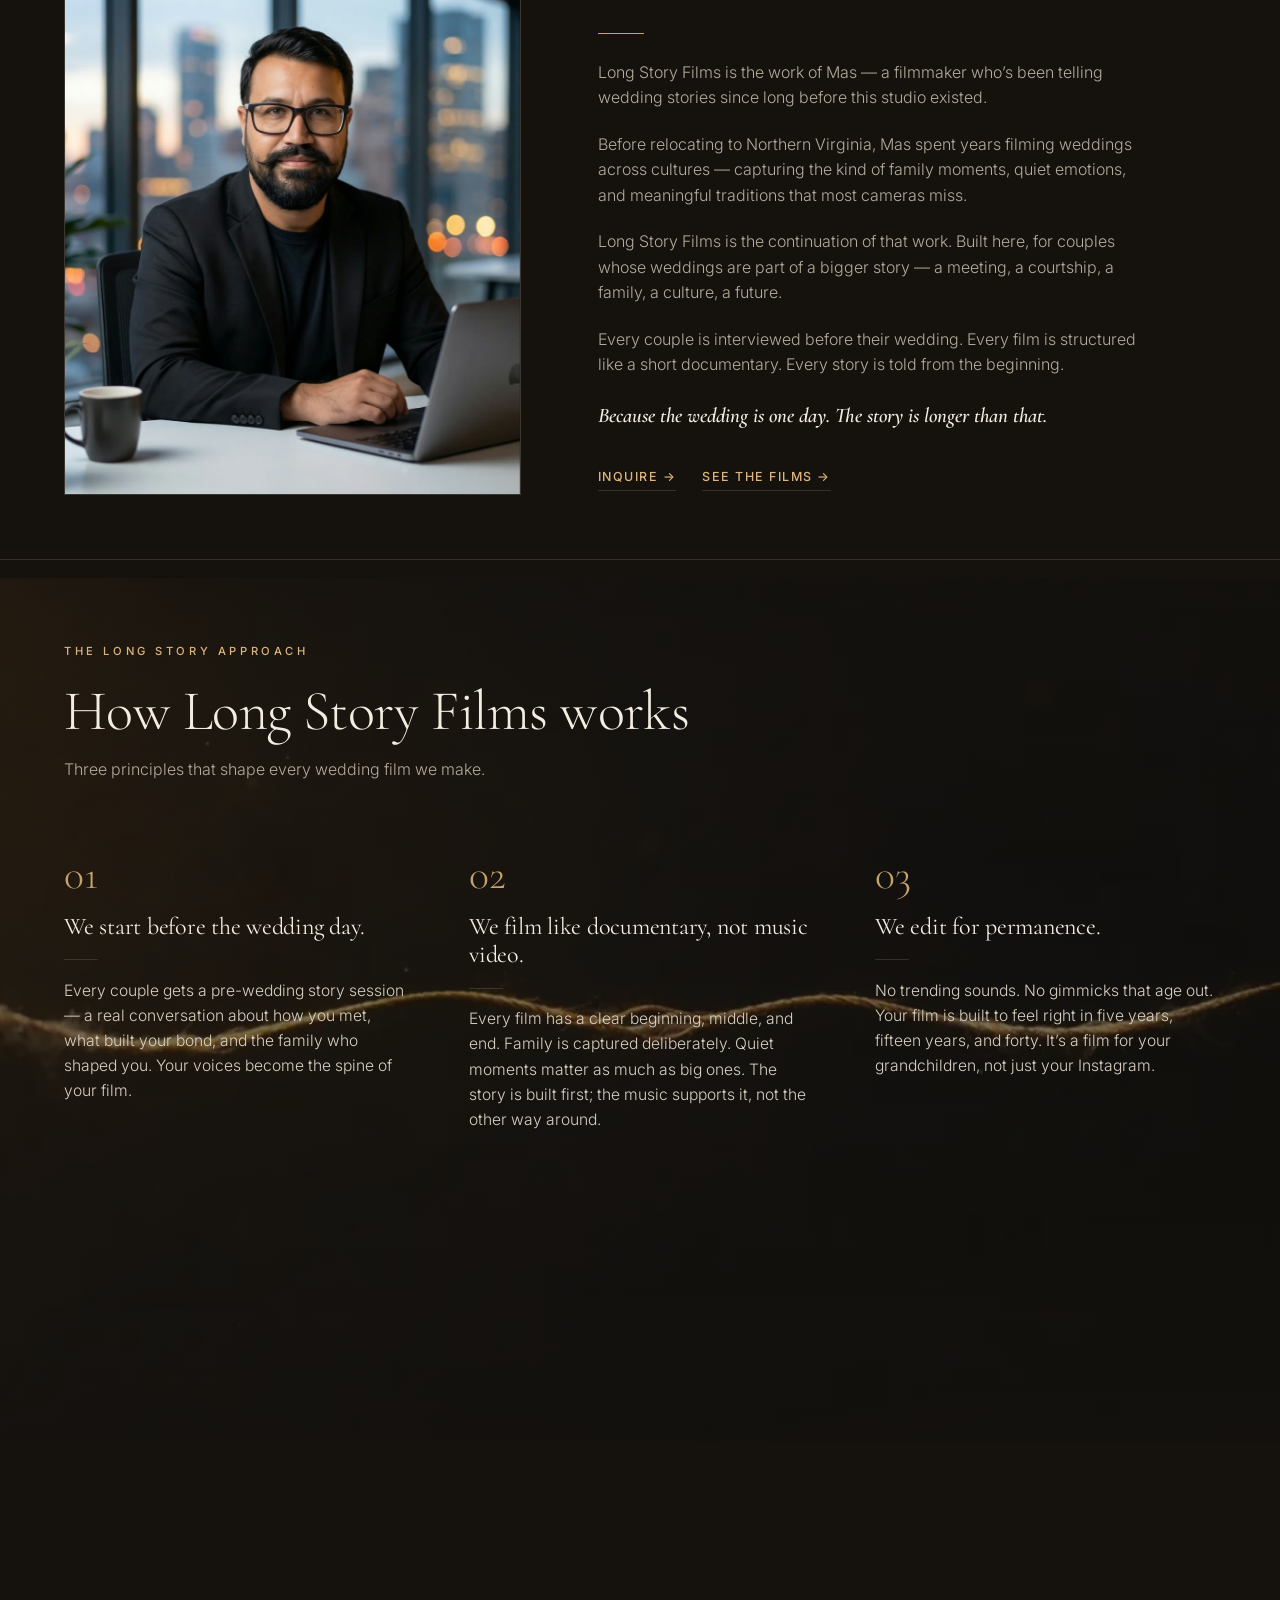
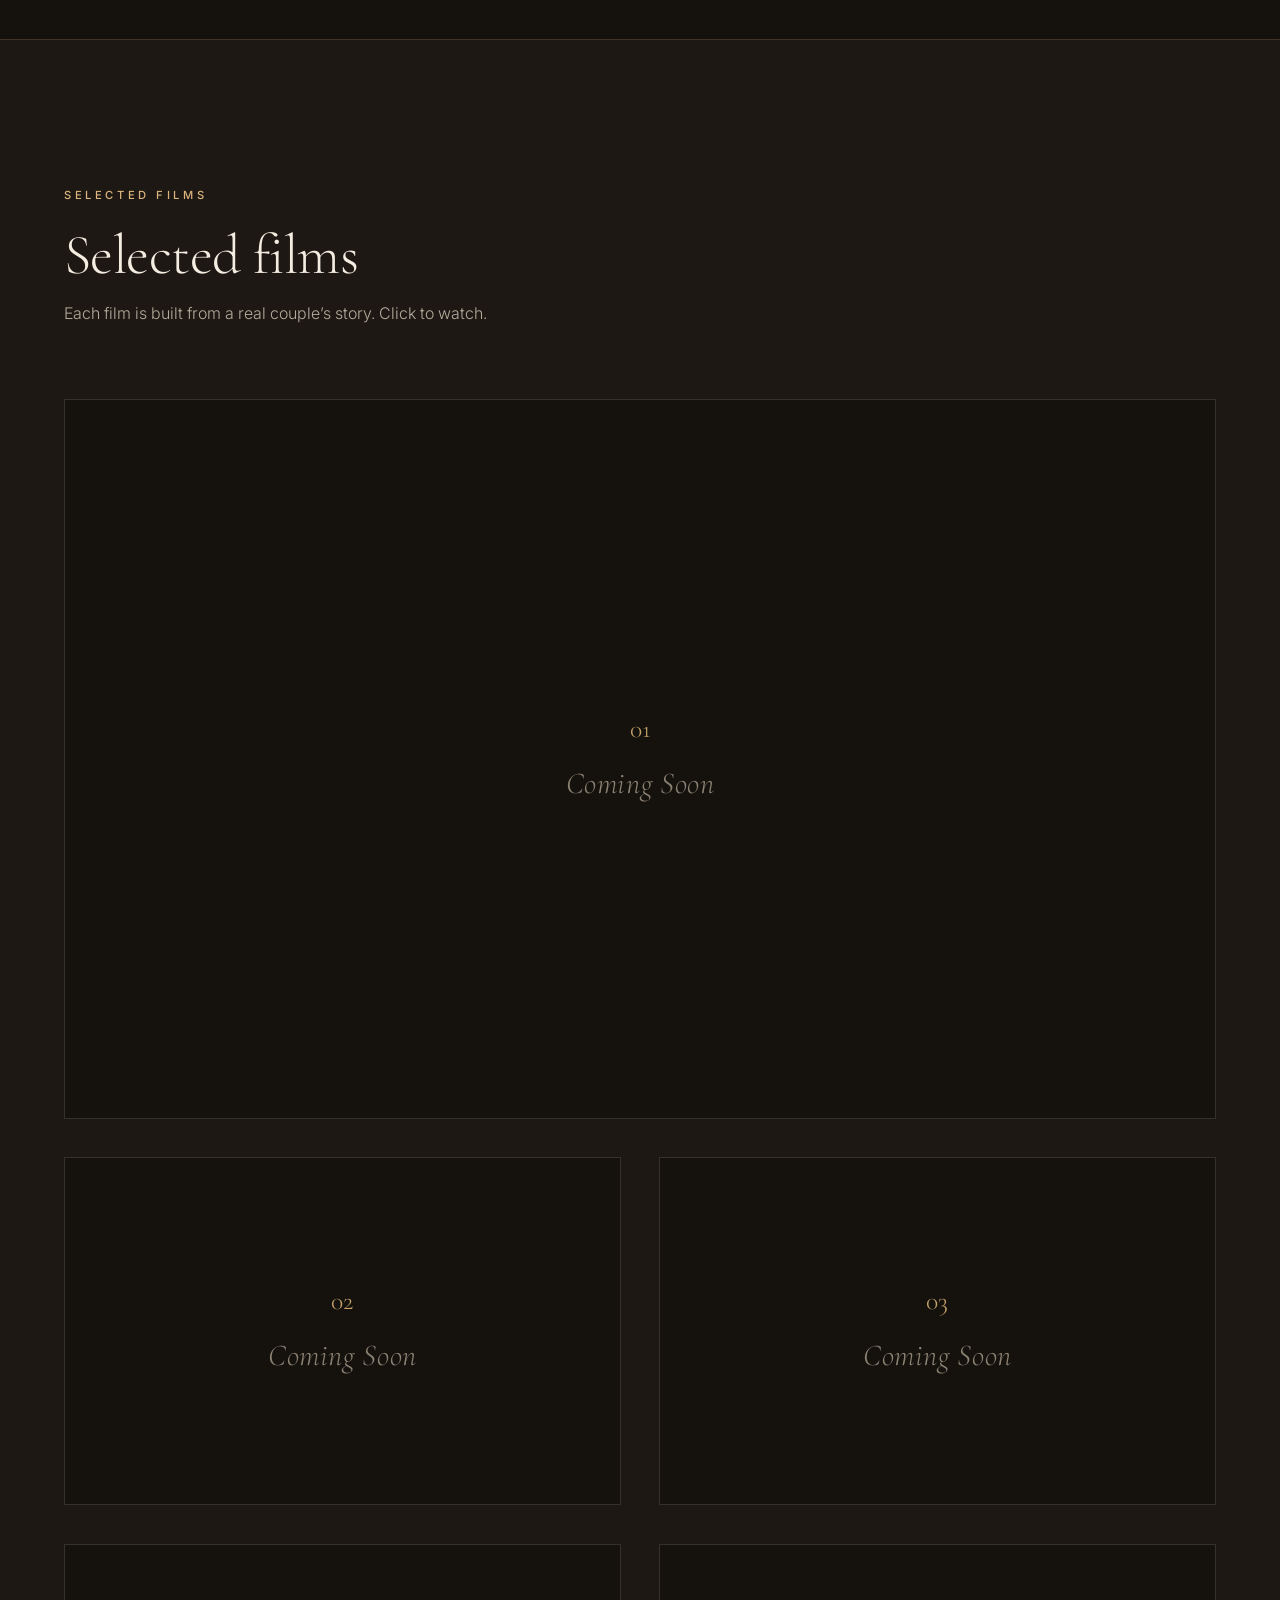
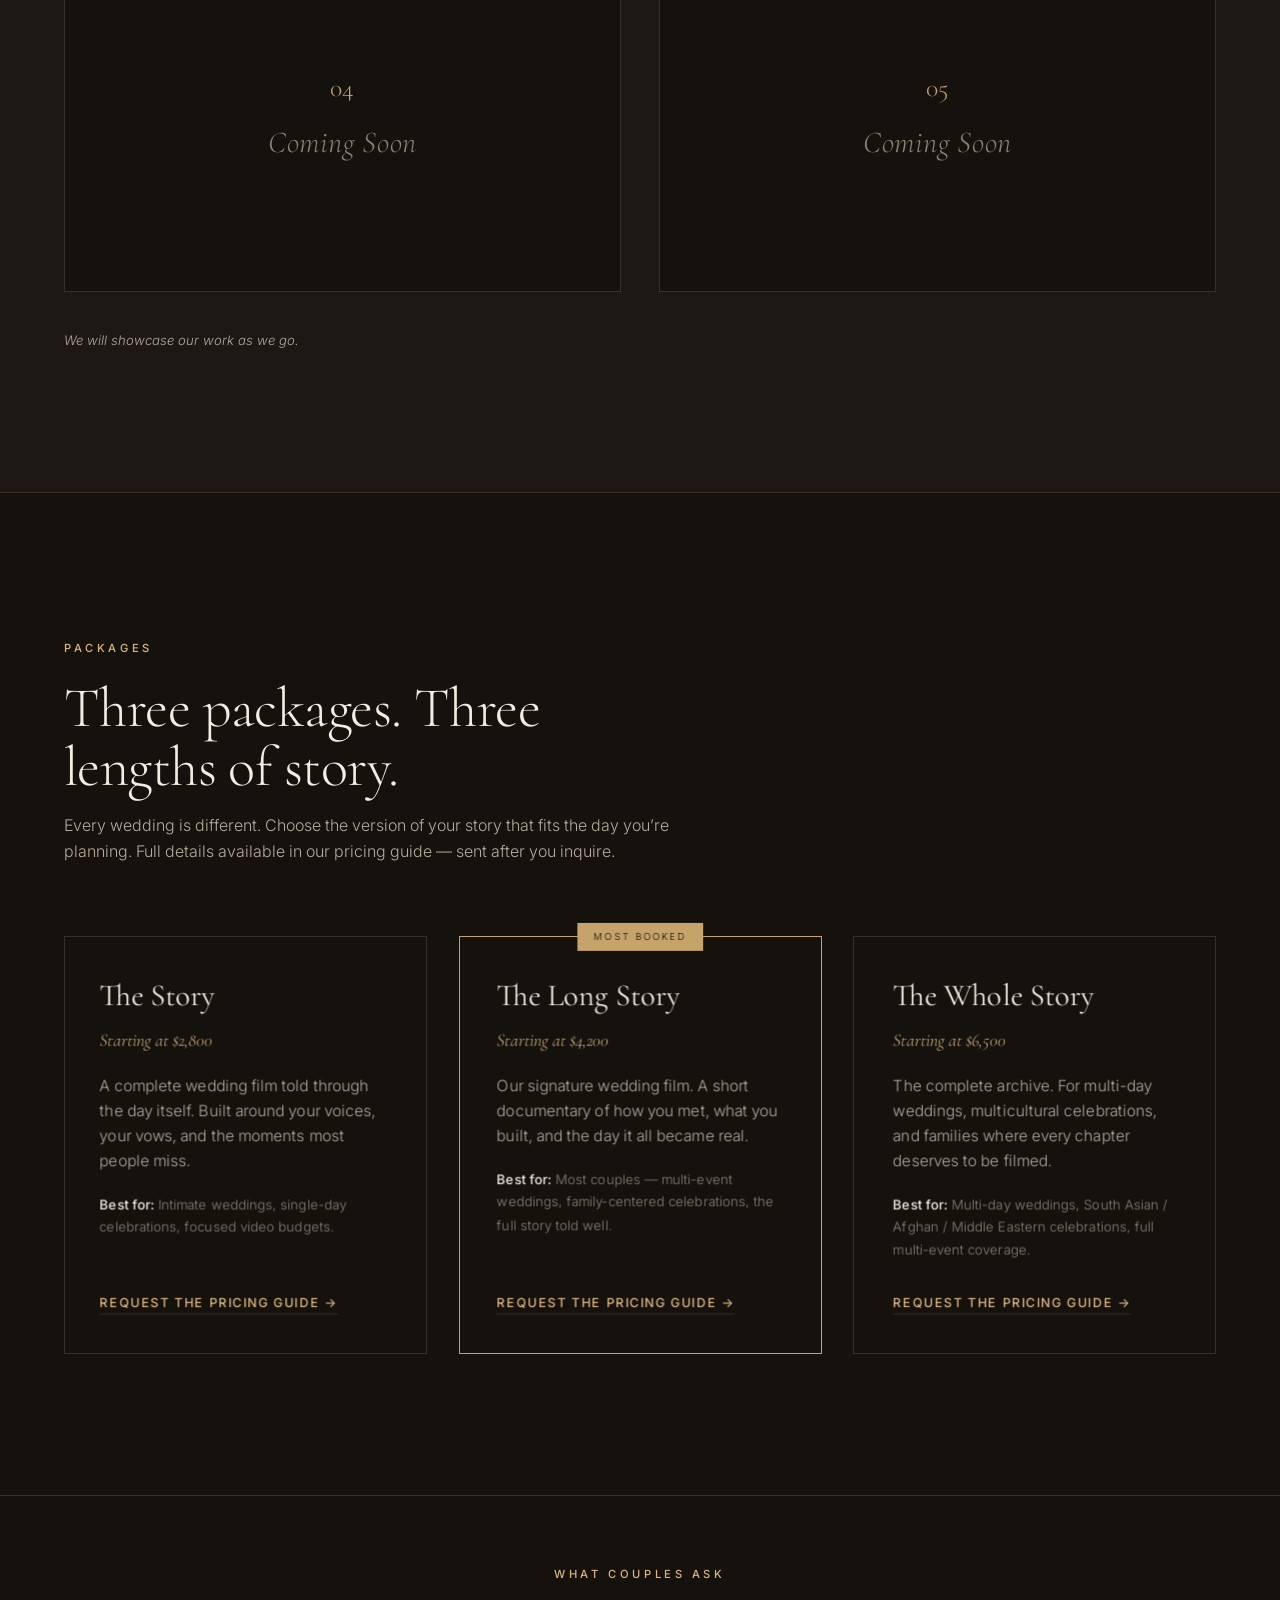
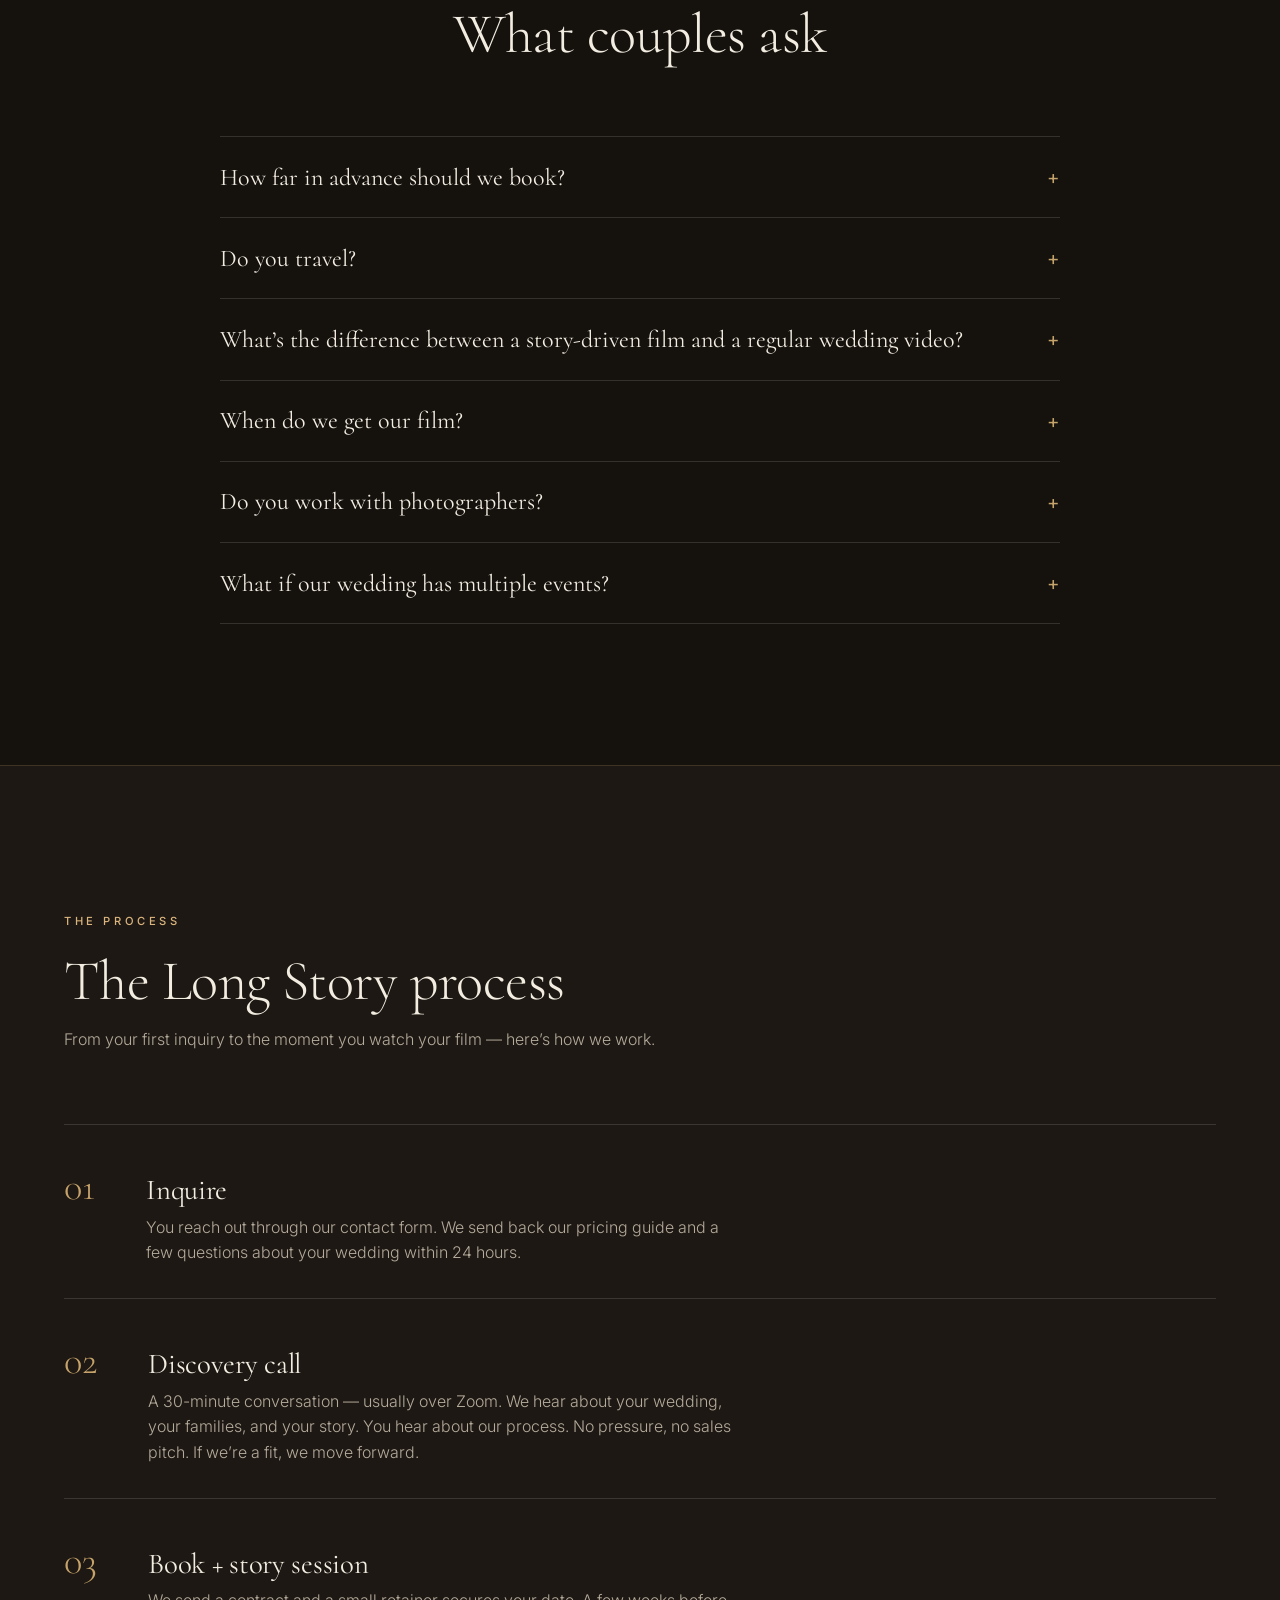
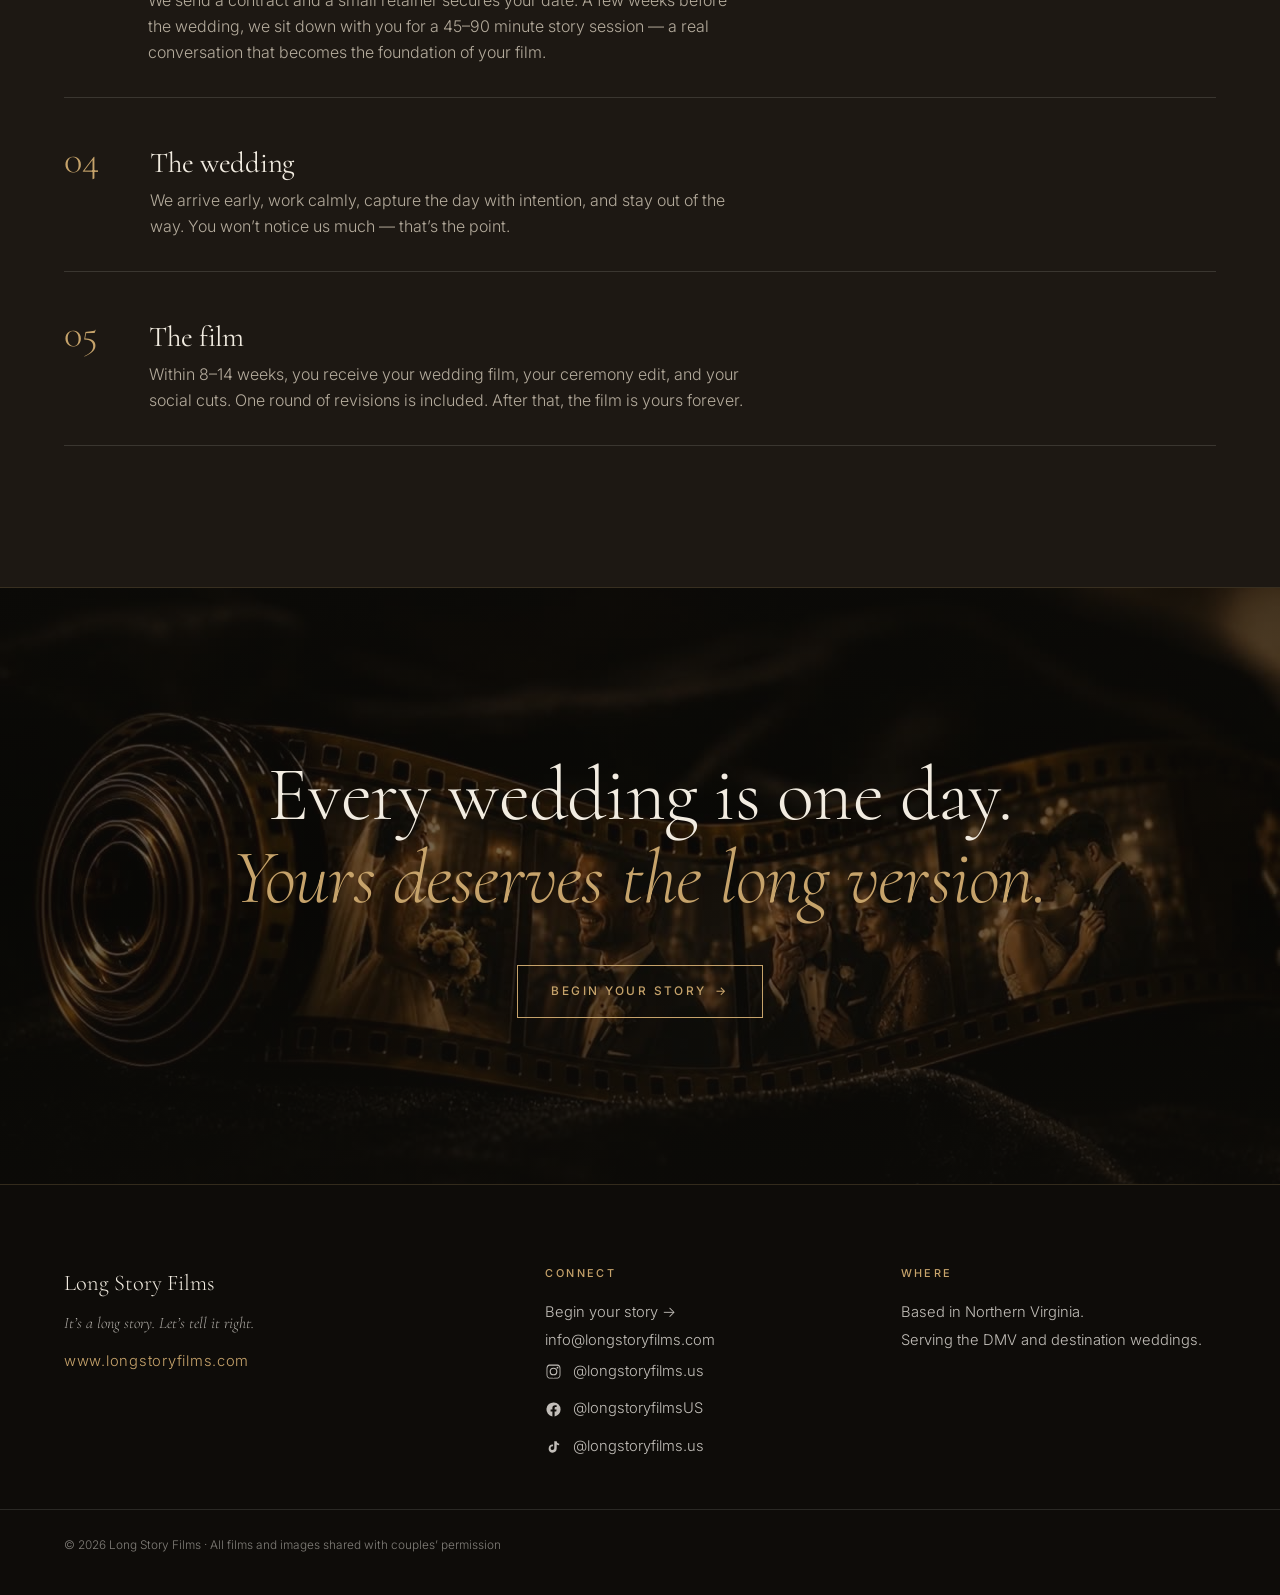
==== commit 96203dde: "Full-bleed sections + top/bottom gold dividers + responsive pass - About/Packages/FAQ are now full-w" ====
--- a/index.html
+++ b/index.html
@@ -15,14 +15,15 @@
 <meta property="og:title" content="Long Story Films — Story-Driven Wedding Films" />
 <meta property="og:description" content="The wedding is one day. Your story is longer than that." />
 <meta property="og:type" content="website" />
-<meta property="og:image" content="assets/og-image.jpg" />
-<!-- <meta property="og:url" content="https://longstoryfilms.com/" /> -->
+<meta property="og:image" content="https://www.longstoryfilms.com/assets/og-image.jpg" />
+<meta property="og:url" content="https://www.longstoryfilms.com/" />
+<link rel="canonical" href="https://www.longstoryfilms.com/" />
 
 <!-- Twitter Card — TODO: same og-image -->
 <meta name="twitter:card" content="summary_large_image" />
 <meta name="twitter:title" content="Long Story Films — Story-Driven Wedding Films" />
 <meta name="twitter:description" content="The wedding is one day. Your story is longer than that." />
-<meta name="twitter:image" content="assets/og-image.jpg" />
+<meta name="twitter:image" content="https://www.longstoryfilms.com/assets/og-image.jpg" />
 
 <!-- Locked two-font system: Cormorant (serif display) + Inter (sans body) -->
 <link rel="preconnect" href="https://fonts.googleapis.com" />
@@ -108,7 +109,8 @@
 </div>
 
 <!-- ===================== ABOUT ===================== -->
-<section class="section container" id="about">
+<section class="section" id="about">
+  <div class="container">
   <div class="about-grid">
     <div class="portrait-slot reveal">
       <img src="assets/mas.jpg" alt="Mas, founder and filmmaker" />
@@ -128,6 +130,7 @@
       </div>
     </div>
   </div>
+  </div>
 </section>
 
 <!-- ===================== APPROACH (strip.mp4 scrubbed behind) ===================== -->
@@ -187,7 +190,8 @@
 </section>
 
 <!-- ===================== PACKAGES ===================== -->
-<section class="section container" id="packages">
+<section class="section" id="packages">
+  <div class="container">
   <div class="section-head reveal">
     <span class="eyebrow">Packages</span>
     <h2>Three packages. Three lengths of story.</h2>
@@ -216,10 +220,12 @@
       <div class="pkg-foot"><a href="inquire.html" class="link-arrow">Request the pricing guide →</a></div>
     </div>
   </div>
+  </div>
 </section>
 
 <!-- ===================== FAQ ===================== -->
-<section class="section container tight-top" id="faq">
+<section class="section tight-top" id="faq">
+  <div class="container">
   <div class="section-head reveal center" style="margin-left:auto;margin-right:auto;">
     <span class="eyebrow">What Couples Ask</span>
     <h2>What couples ask</h2>
@@ -249,6 +255,7 @@
       <button class="faq-q">What if our wedding has multiple events?<span class="sign">+</span></button>
       <div class="faq-a"><p>Multi-event weddings — engagement nights, mehndi/henna, nikkah, ceremony, and reception — are some of our favorite projects to film. The Whole Story package is specifically built for multi-day celebrations. We’re especially experienced with South Asian, Afghan, Persian, Arab, and multicultural weddings.</p></div>
     </div>
+  </div>
   </div>
 </section>
 
--- a/css/style.css
+++ b/css/style.css
@@ -16,7 +16,7 @@
   --serif:'Cormorant', Georgia, 'Times New Roman', serif;
   --sans:'Inter', system-ui, -apple-system, sans-serif;
   --ease:cubic-bezier(0.22,1,0.36,1);
-  --maxw:1200px;
+  --maxw:1320px;
   --gut:clamp(1.4rem,5vw,5rem);
 }
 
@@ -585,8 +585,8 @@
    Golden depth shadows between sections (#4) + hover golds
    ============================================================ */
 main > section, .film-stage{ position:relative; z-index:1; }
-main > section{ box-shadow:0 -20px 44px -28px rgba(198,163,107,0.42); }
-.invitation, .approach{ box-shadow:none; }      /* video bands manage their own depth */
+/* full-width gold divider lines between sections — top/bottom only, never sides */
+main > section, .footer{ border-top:1px solid rgba(198,163,107,0.20); }
 
 /* portrait golden glow on hover (#5) */
 .portrait-slot{ transition:box-shadow .5s var(--ease); }
@@ -609,5 +609,47 @@
 .f-web a{ color:var(--accent); font-size:0.92rem; letter-spacing:0.05em; }
 .f-web a:hover{ color:#F5F1EA; }
 
-/* About & Packages: narrower + centred with side margins like the other sections */
-#about, #packages{ max-width:1080px; }
+/* (About & Packages are now full-width sections with an inner .container,
+    matching Films/Process — so the gold divider reads top/bottom, not as a
+    boxed frame floating in empty side space.) */
+.portrait-slot{ max-width:470px; }   /* keep portrait tidy on the wider layout */
+
+
+/* ============================================================
+   Responsive hardening — phones & tablets
+   ============================================================ */
+html, body{ max-width:100%; overflow-x:clip; }
+
+/* Tablets / iPad */
+@media (max-width:1024px){
+  .section{ padding:clamp(4rem,9vw,6.5rem) 0; }
+  .about-grid{ gap:clamp(2rem,5vw,3.5rem); }
+}
+
+/* Phones */
+@media (max-width:768px){
+  .section{ padding:3.4rem 0; }
+  .section.tight-top{ padding-top:2.6rem; }
+  .hero{ padding-top:6.5rem; padding-bottom:5rem; }
+  .hero h1{ font-size:clamp(2.4rem,10.5vw,3.4rem); }
+  .hero-sub{ font-size:1rem; }
+  .tagline-band p{ font-size:clamp(1.7rem,8vw,2.4rem); }
+  .about-copy h2, .section-head h2, .inquire-head h2{ font-size:clamp(1.9rem,8vw,2.4rem); }
+
+  /* Video sections: cover the section exactly instead of a tall pinned canvas */
+  .vsec-sticky{ position:absolute; inset:0; height:100%; }
+  .approach{ min-height:auto; padding-top:3.4rem; }
+
+  /* darker overlays so text stays readable over the films on small screens */
+  .stage-overlay{ background:linear-gradient(to bottom, rgba(21,18,14,0.62), rgba(21,18,14,0.34) 42%, rgba(21,18,14,0.74)); }
+  .approach-overlay{ background:rgba(21,18,14,0.66); }
+  .invitation-overlay{ background:rgba(14,12,9,0.7); }
+}
+
+/* Small phones */
+@media (max-width:430px){
+  .hero h1{ font-size:clamp(2.1rem,11.5vw,2.9rem); }
+  .pkg{ padding:1.6rem; }
+  .nav{ width:min(86vw,320px); }
+  .footer-bottom{ font-size:0.7rem; }
+}
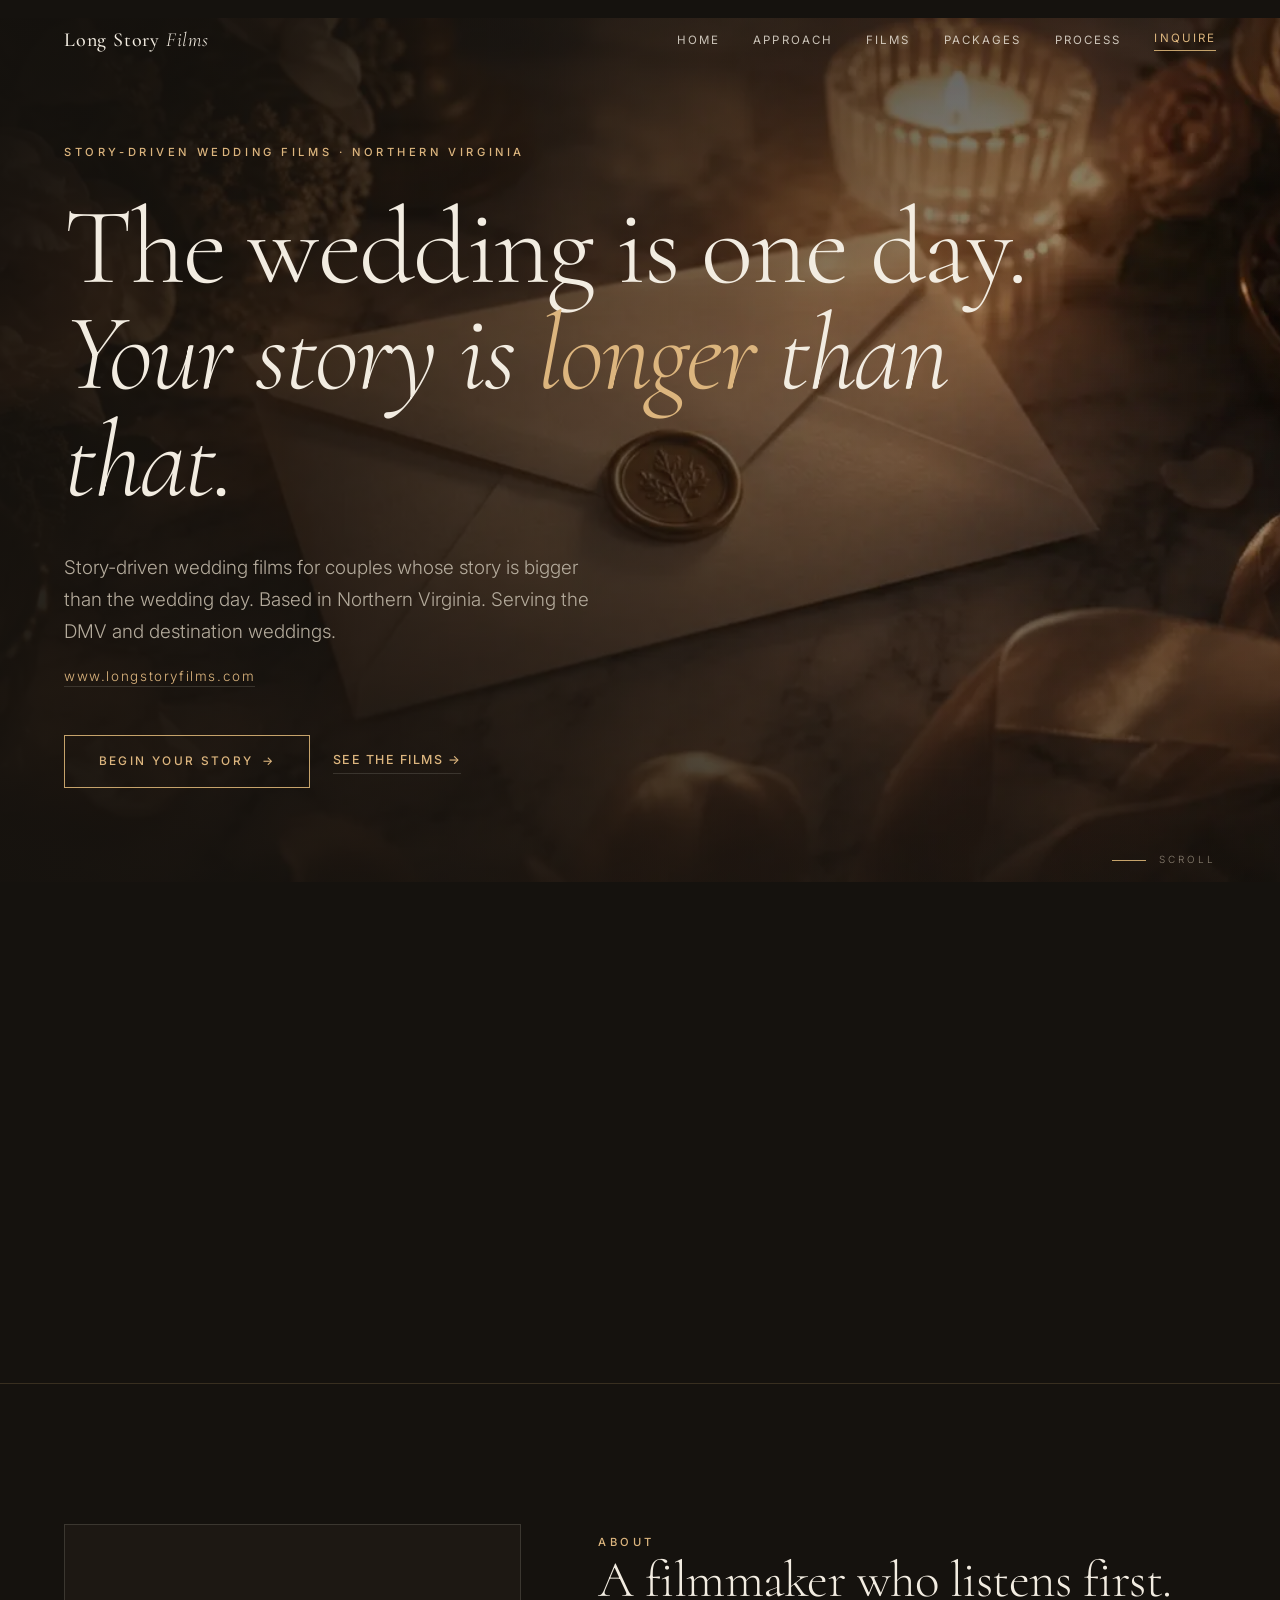
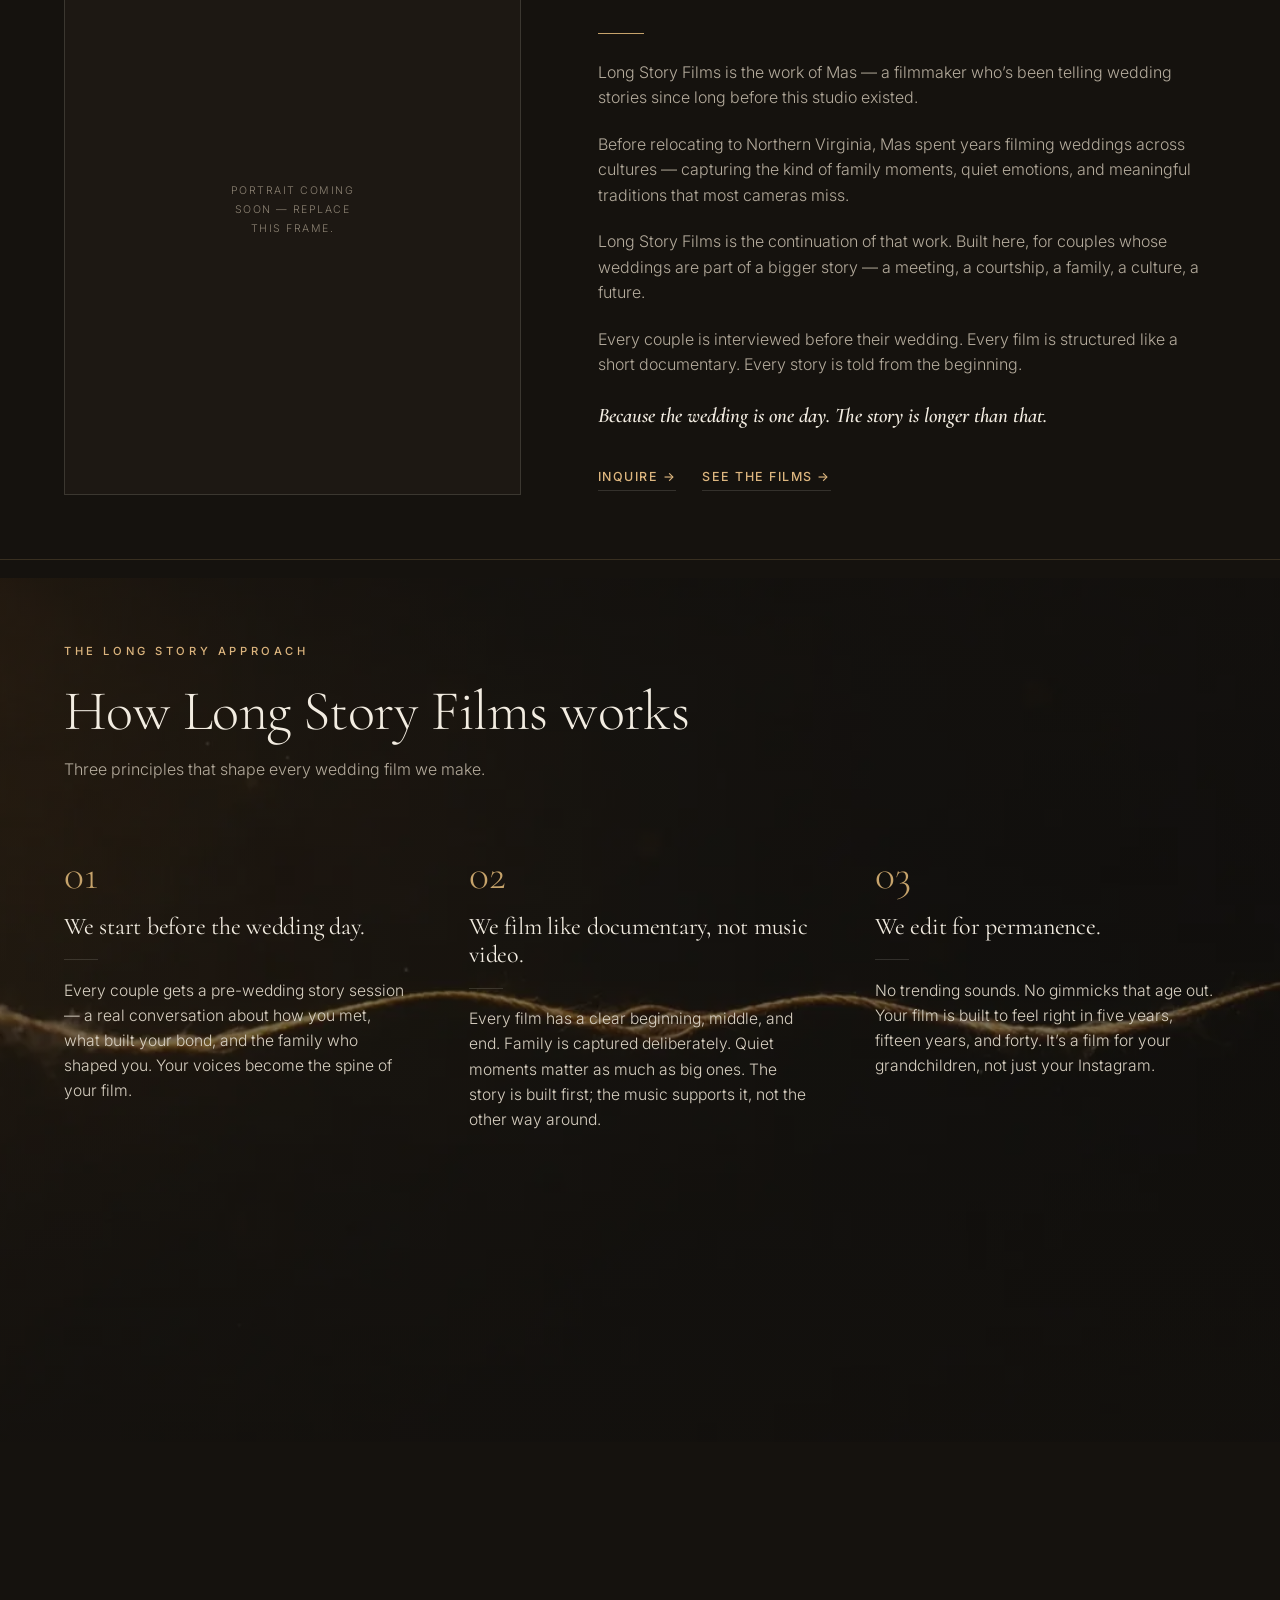
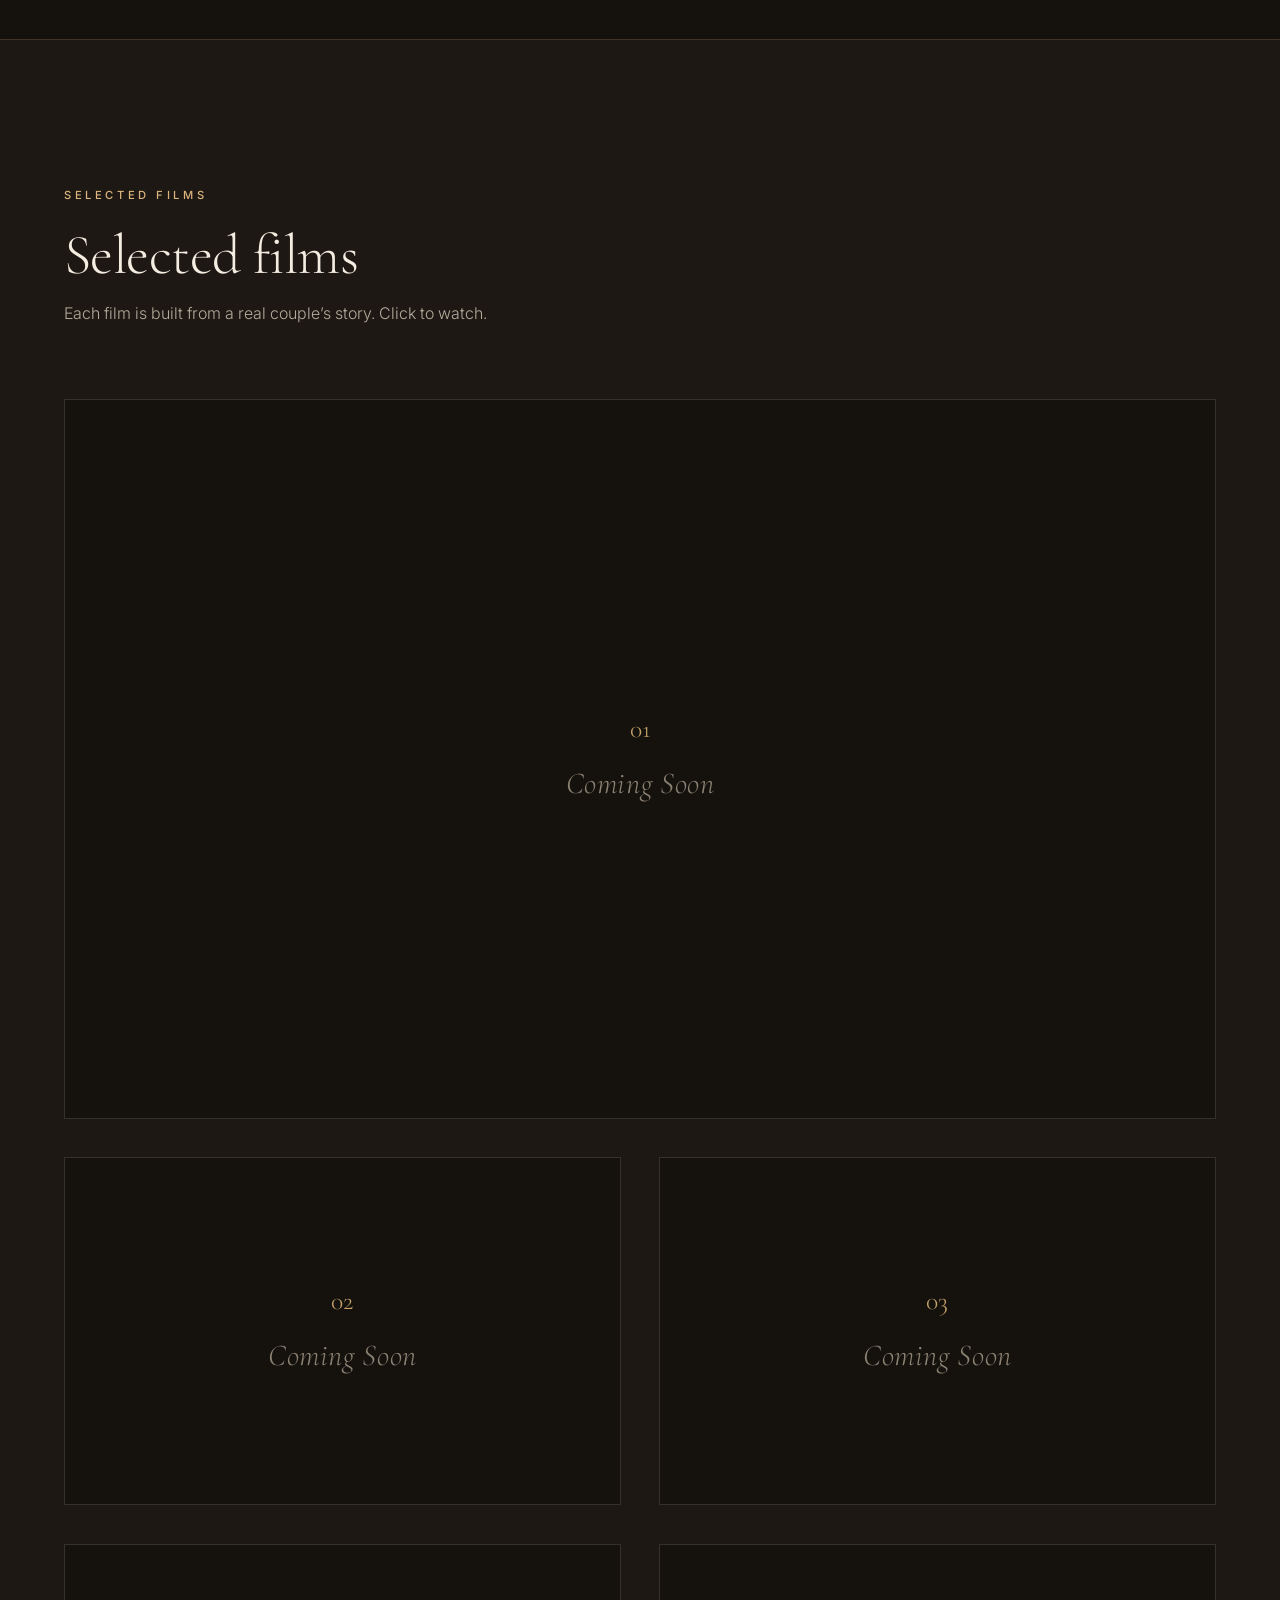
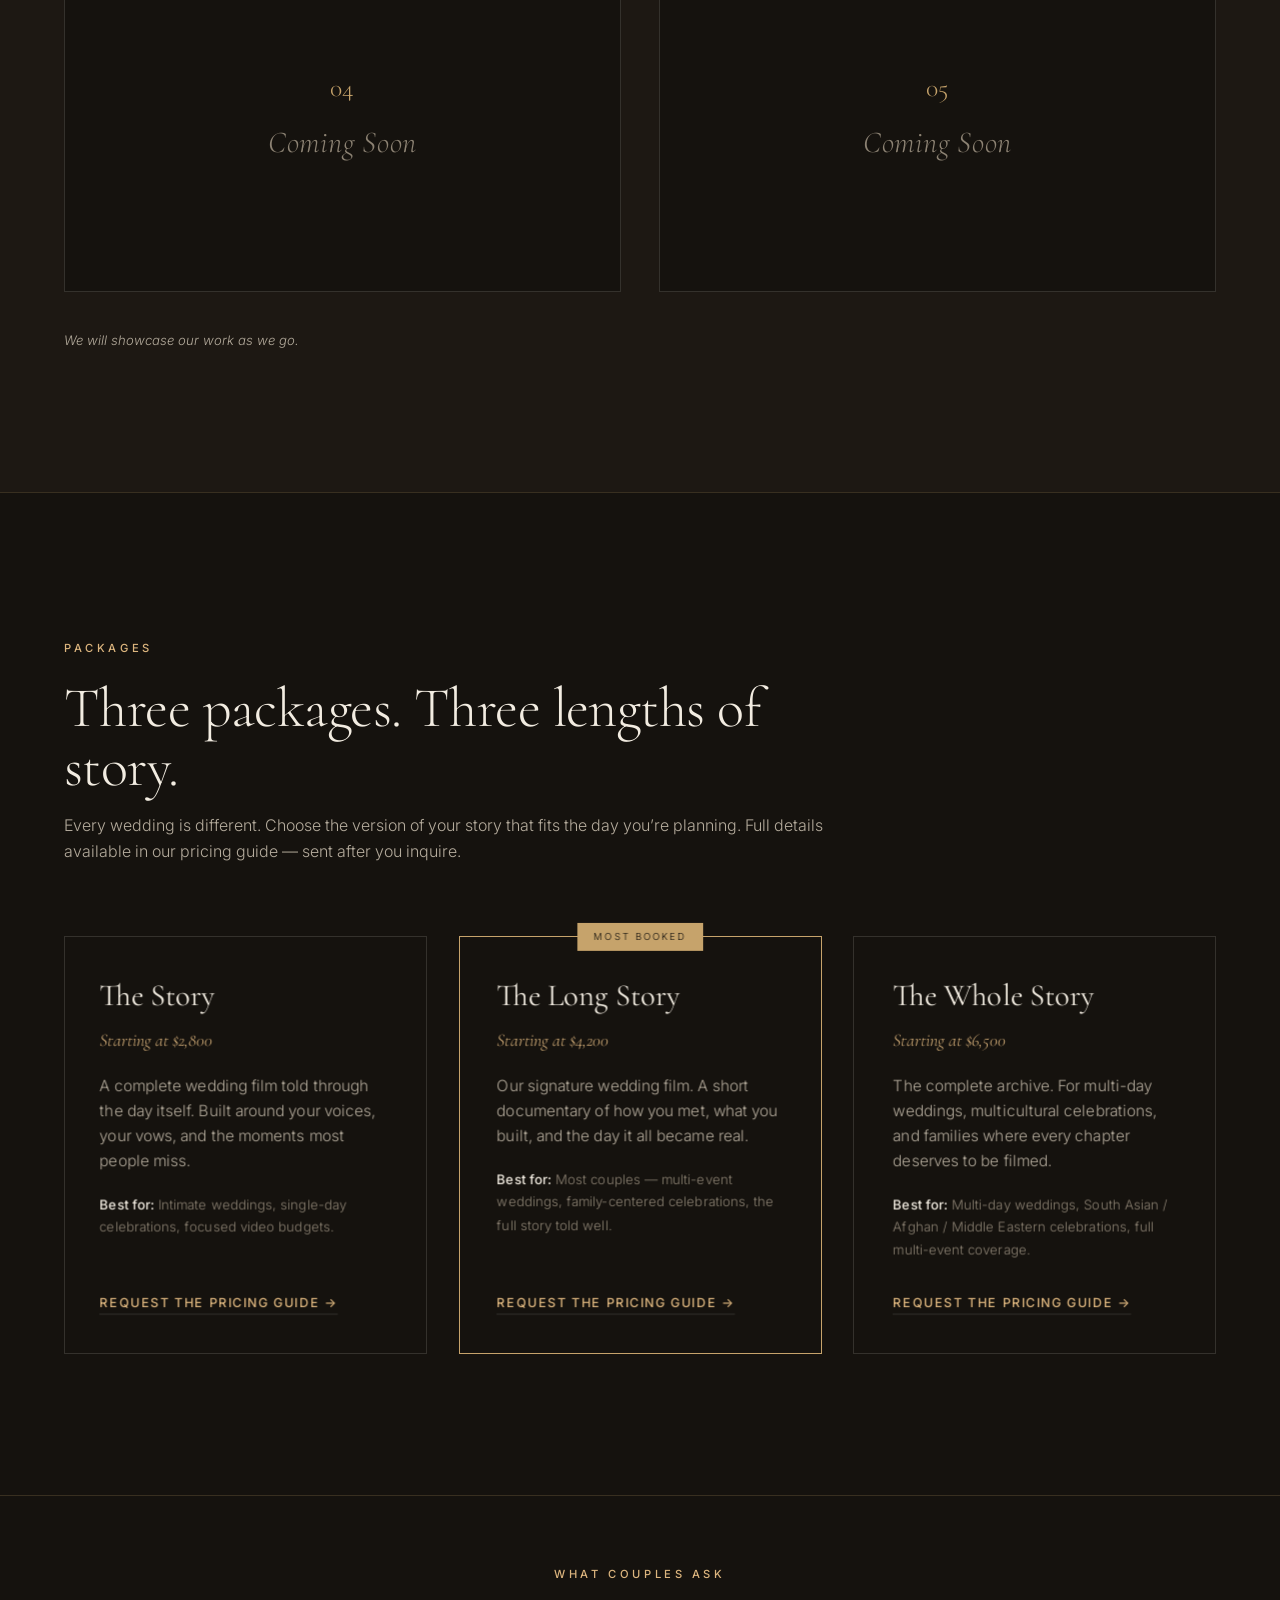
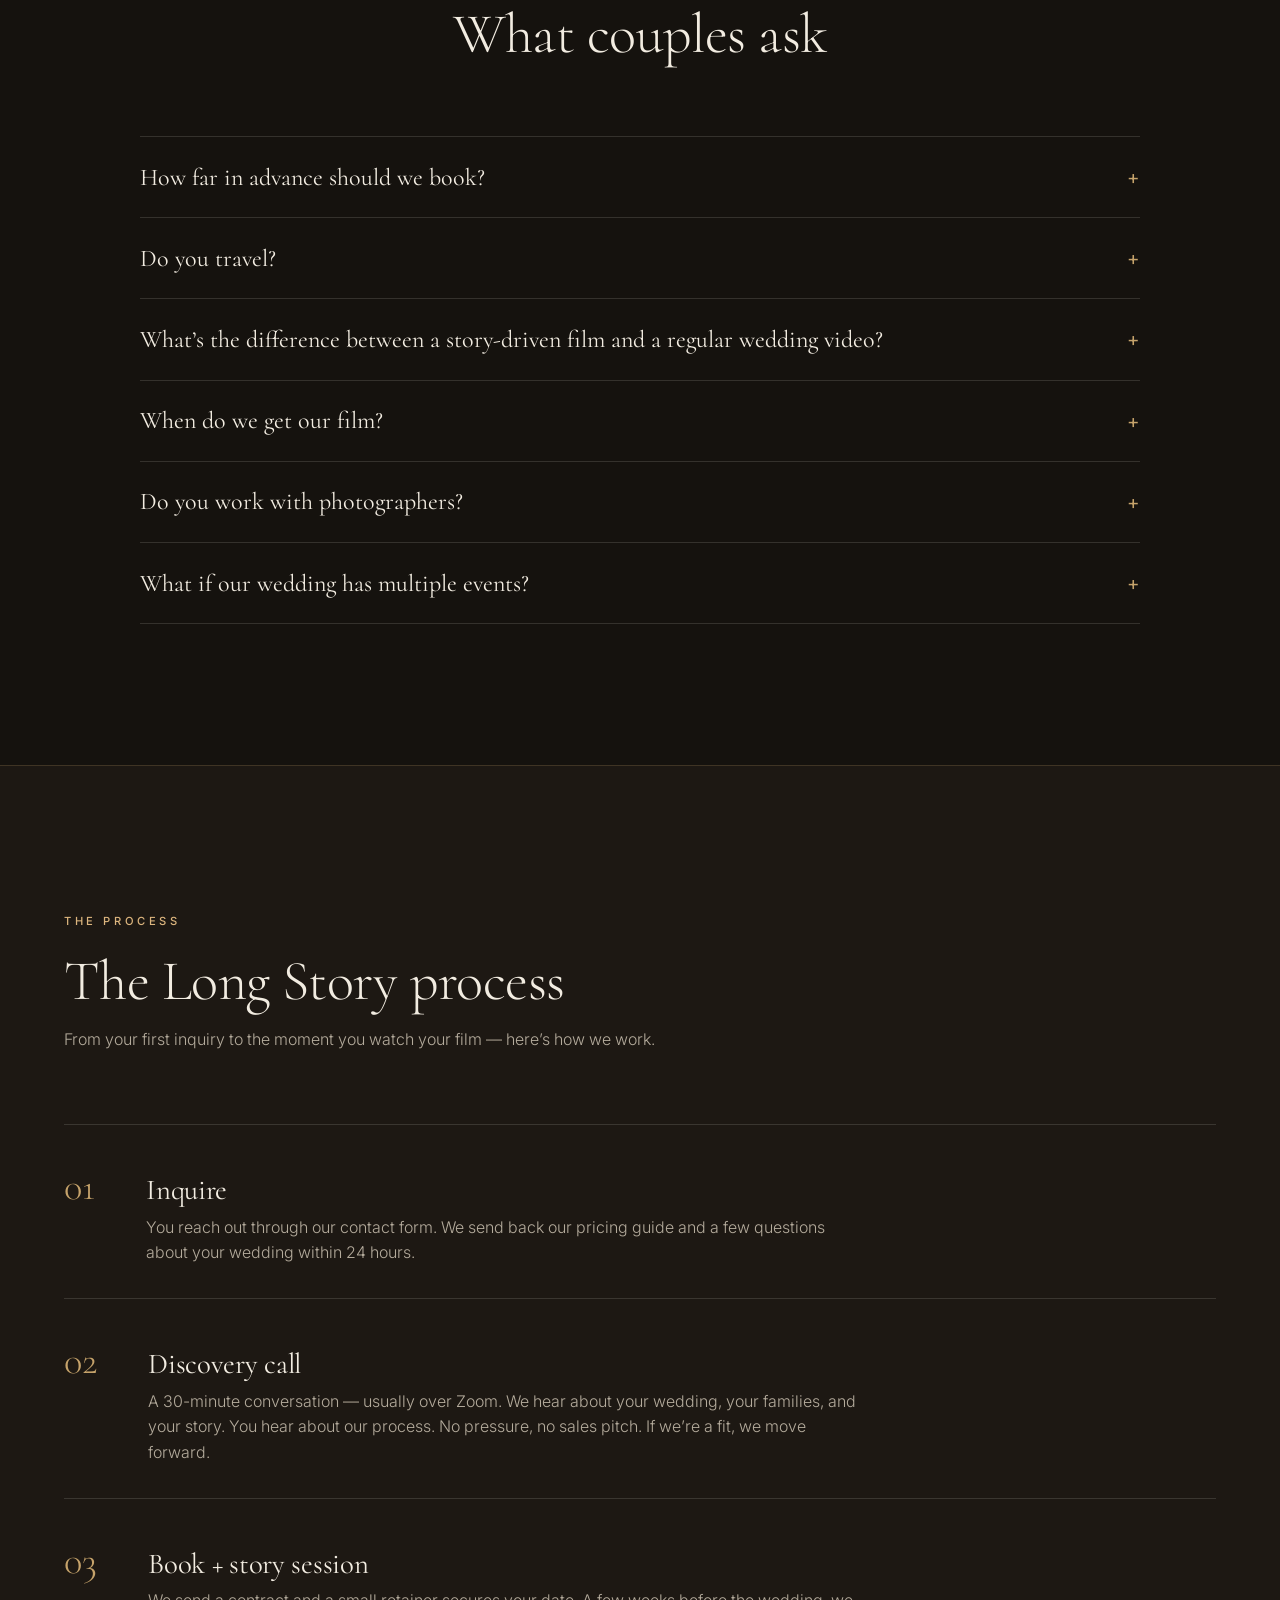
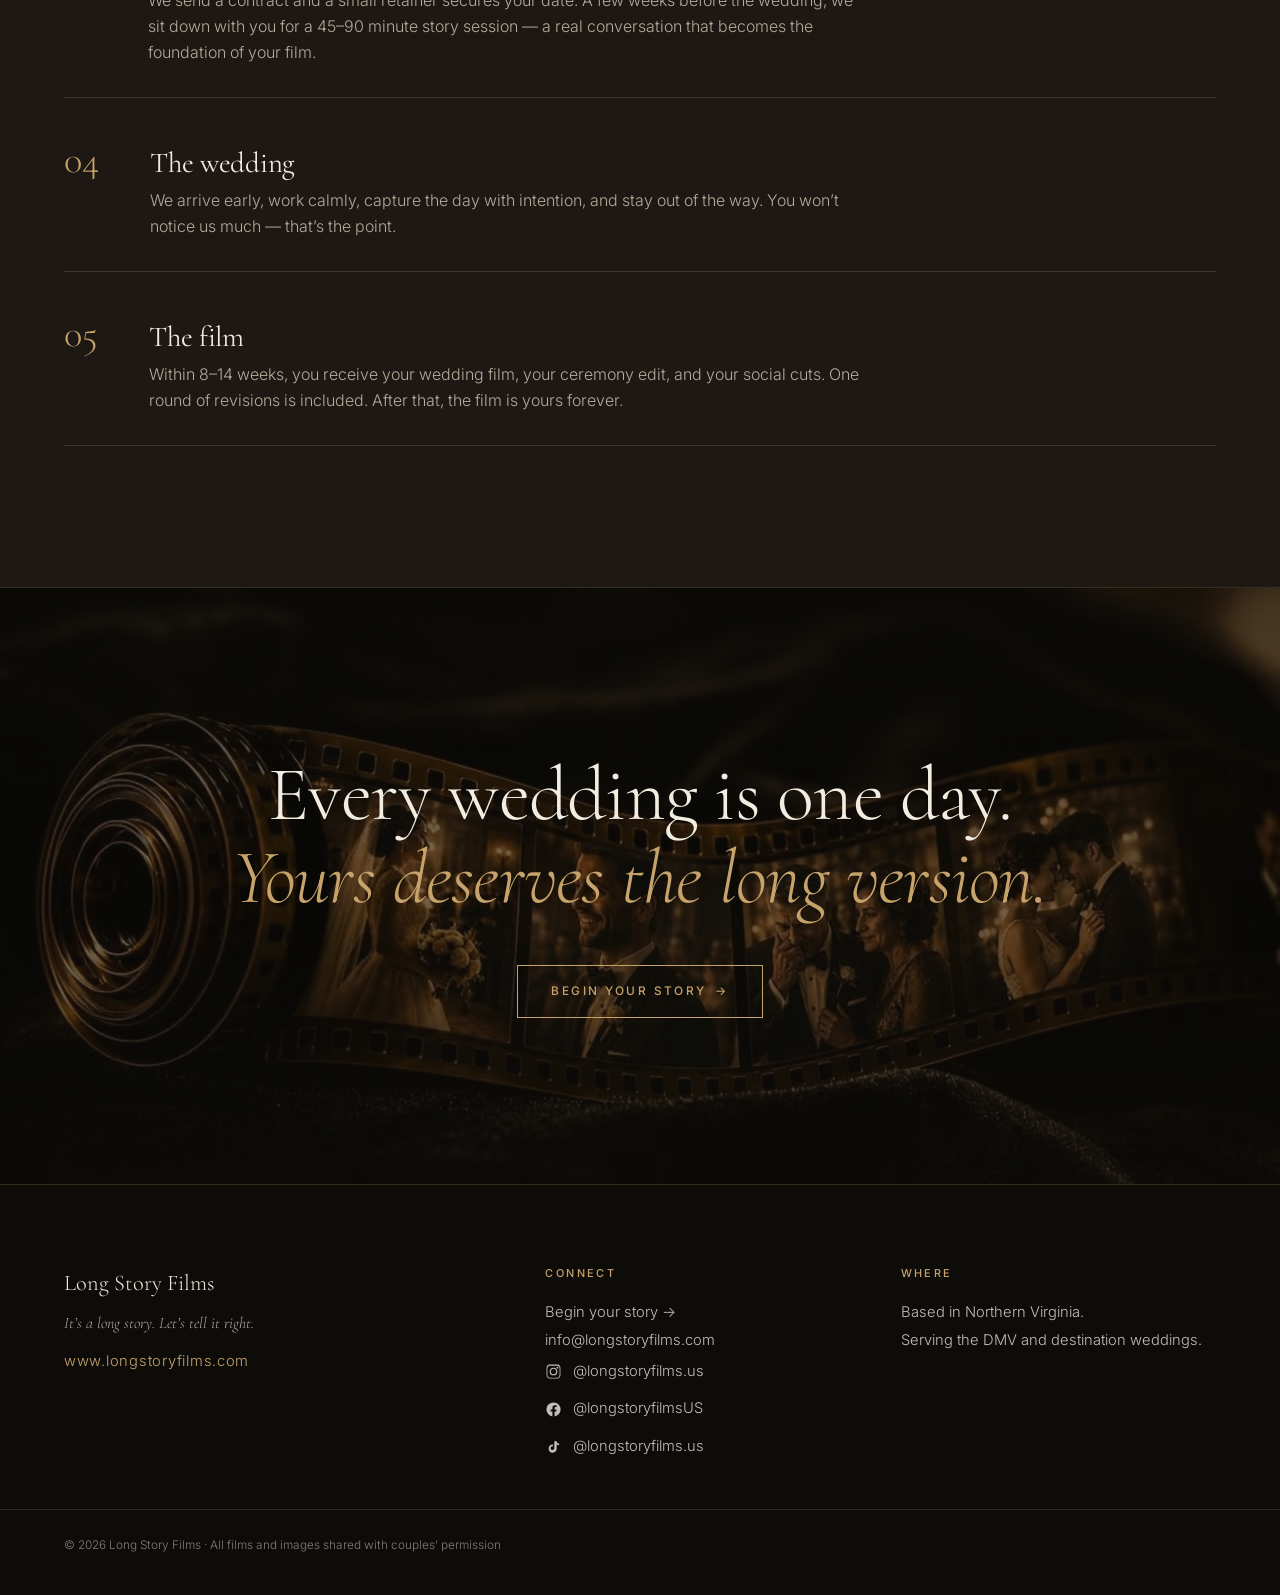
==== commit b6934a33: "Replace founder portrait with placeholder frame Co-Authored-By: Claude Opus 5.5 <noreply@anthropic.c" ====
--- a/index.html
+++ b/index.html
@@ -113,7 +113,6 @@
   <div class="container">
   <div class="about-grid">
     <div class="portrait-slot reveal">
-      <img src="assets/mas.jpg" alt="Mas, founder and filmmaker" />
     </div>
     <div class="about-copy reveal">
       <span class="eyebrow">About</span>
--- a/css/style.css
+++ b/css/style.css
@@ -16,7 +16,7 @@
   --serif:'Cormorant', Georgia, 'Times New Roman', serif;
   --sans:'Inter', system-ui, -apple-system, sans-serif;
   --ease:cubic-bezier(0.22,1,0.36,1);
-  --maxw:1320px;
+  --maxw:1560px;
   --gut:clamp(1.4rem,5vw,5rem);
 }
 
@@ -170,23 +170,23 @@
   display:flex;align-items:center;justify-content:center;
 }
 .portrait-slot::after{
-  content:"Portrait of Mas — editorial, natural light. Replace this frame.";
+  content:"Portrait coming soon — replace this frame.";
   font-size:0.66rem;letter-spacing:0.14em;text-transform:uppercase;color:var(--ink-faint);
   max-width:18ch;text-align:center;line-height:1.8;padding:1rem;
 }
-/*  To use a real portrait: <img src="mas-portrait.jpg" alt="Mas, founder and filmmaker" />
+/*  To use a real portrait: <img src="assets/portrait.jpg" alt="Mas, founder and filmmaker" />
     inside .portrait-slot, and the note hides automatically. */
 .portrait-slot img{position:absolute;inset:0;width:100%;height:100%;object-fit:cover;}
 .portrait-slot img + .note{display:none;}
 .about-copy h2{font-size:clamp(2rem,4vw,3.4rem);font-weight:300;}
-.about-copy p{margin-top:1.3rem;color:var(--ink-muted);max-width:54ch;}
+.about-copy p{margin-top:1.3rem;color:var(--ink-muted);max-width:64ch;}
 .about-copy p.close{font-family:var(--serif);font-style:italic;font-size:1.3rem;color:var(--charcoal);}
 .about-cta{margin-top:2.2rem;display:flex;gap:1.6rem;flex-wrap:wrap;}
 
 /* ============================================================
    The Long Story Approach — three principles
    ============================================================ */
-.section-head{max-width:640px;margin-bottom:clamp(3rem,6vw,4.5rem);}
+.section-head{max-width:780px;margin-bottom:clamp(3rem,6vw,4.5rem);}
 .section-head h2{font-size:clamp(2rem,4.4vw,3.6rem);font-weight:300;margin-top:1.2rem;}
 .section-head p{margin-top:1rem;color:var(--ink-muted);}
 .principles{display:grid;grid-template-columns:repeat(3,1fr);gap:clamp(2rem,5vw,4rem);}
@@ -242,7 +242,7 @@
 /* ============================================================
    FAQ accordion
    ============================================================ */
-.faq-list{max-width:840px;margin:0 auto;border-top:1px solid var(--line);}
+.faq-list{max-width:1000px;margin:0 auto;border-top:1px solid var(--line);}
 .faq{border-bottom:1px solid var(--line);}
 .faq-q{
   width:100%;background:none;border:0;cursor:pointer;text-align:left;
@@ -267,7 +267,7 @@
 .step:last-child{border-bottom:1px solid var(--line);}
 .step .snum{font-family:var(--serif);font-size:clamp(1.6rem,3vw,2.4rem);color:var(--accent);font-weight:300;}
 .step h3{font-size:clamp(1.3rem,2.4vw,1.8rem);font-weight:400;}
-.step p{margin-top:0.6rem;color:var(--ink-muted);max-width:60ch;}
+.step p{margin-top:0.6rem;color:var(--ink-muted);max-width:72ch;}
 
 /* ============================================================
    Final invitation
@@ -283,7 +283,7 @@
    Inquire
    ============================================================ */
 .inquire{background:var(--bone);}
-.inquire-head{max-width:640px;margin-bottom:clamp(2.5rem,5vw,3.5rem);}
+.inquire-head{max-width:780px;margin-bottom:clamp(2.5rem,5vw,3.5rem);}
 .inquire-head h2{font-size:clamp(2rem,4.4vw,3.4rem);font-weight:300;margin-top:1rem;}
 .inquire-head p{margin-top:1rem;color:var(--ink-muted);}
 .form{max-width:760px;}
@@ -612,7 +612,7 @@
 /* (About & Packages are now full-width sections with an inner .container,
     matching Films/Process — so the gold divider reads top/bottom, not as a
     boxed frame floating in empty side space.) */
-.portrait-slot{ max-width:470px; }   /* keep portrait tidy on the wider layout */
+.portrait-slot{ max-width:540px; }   /* keep portrait tidy on the wider layout */
 
 
 /* ============================================================
